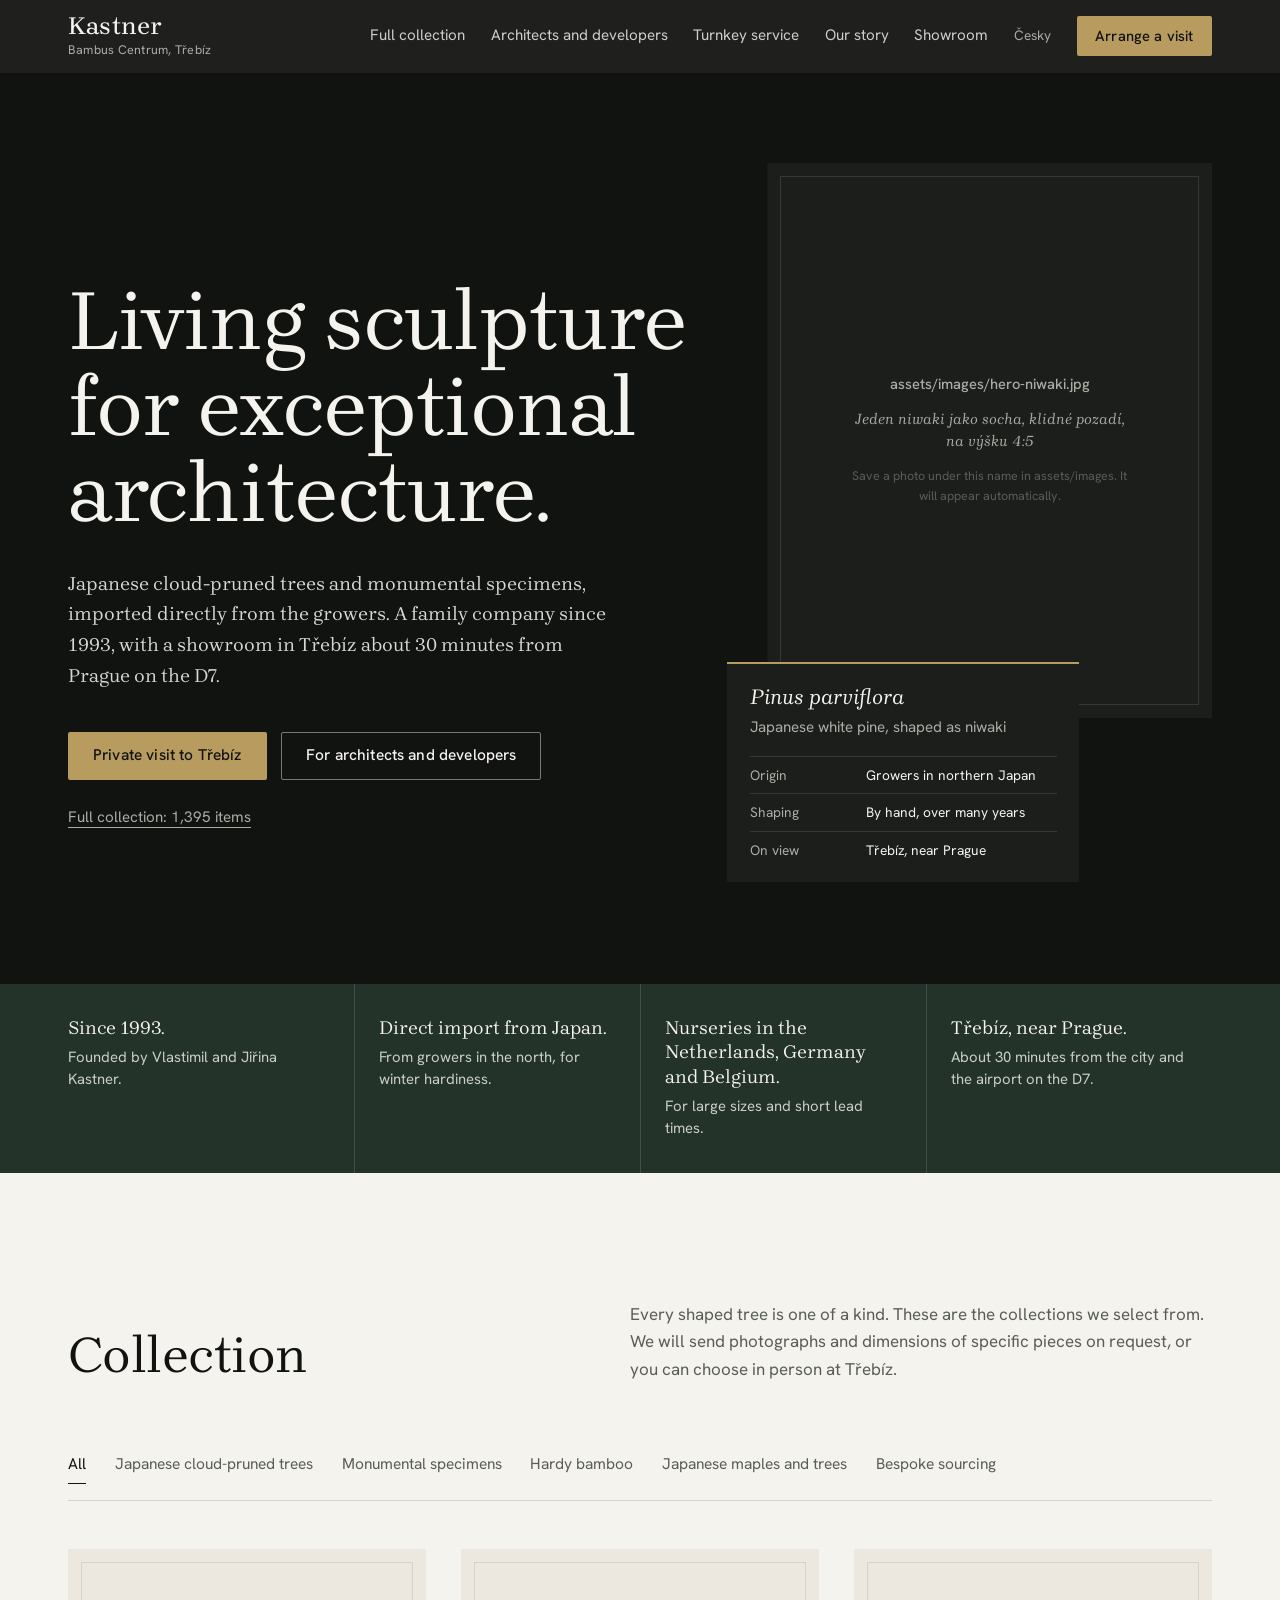
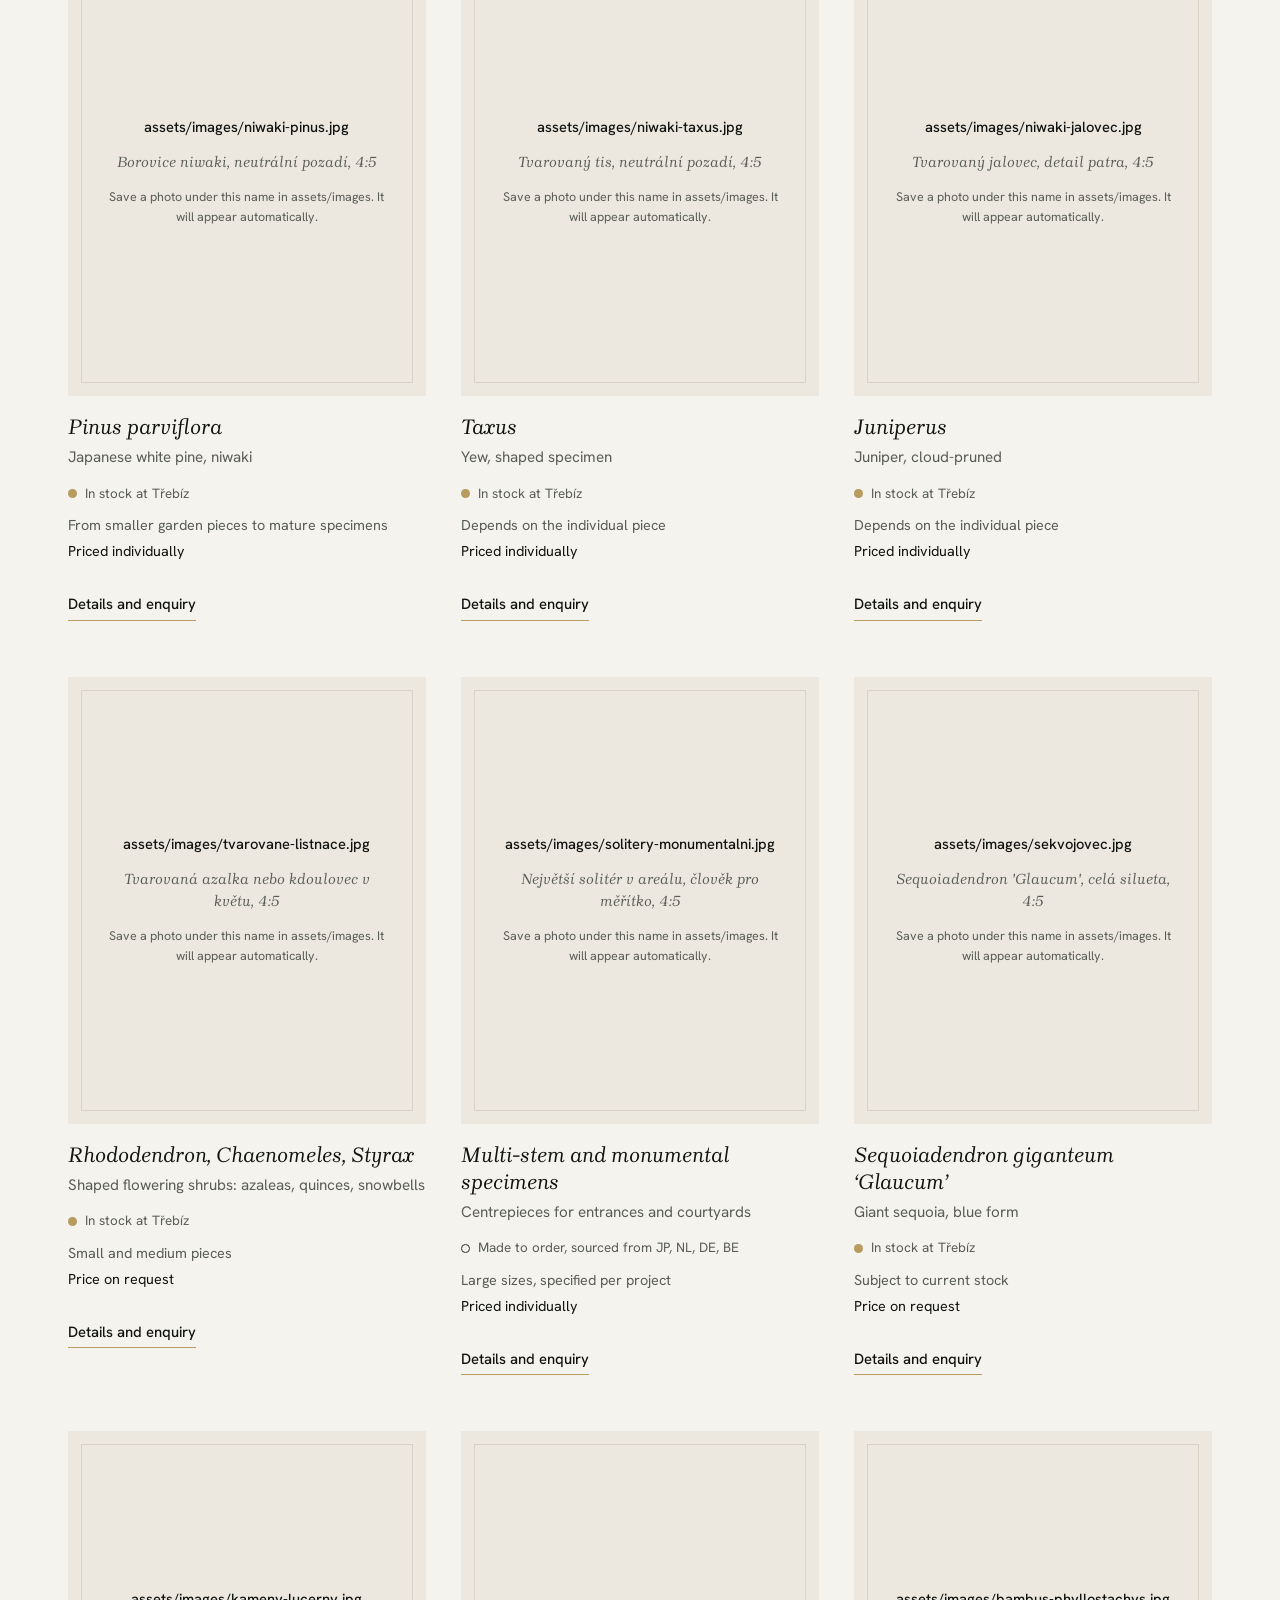
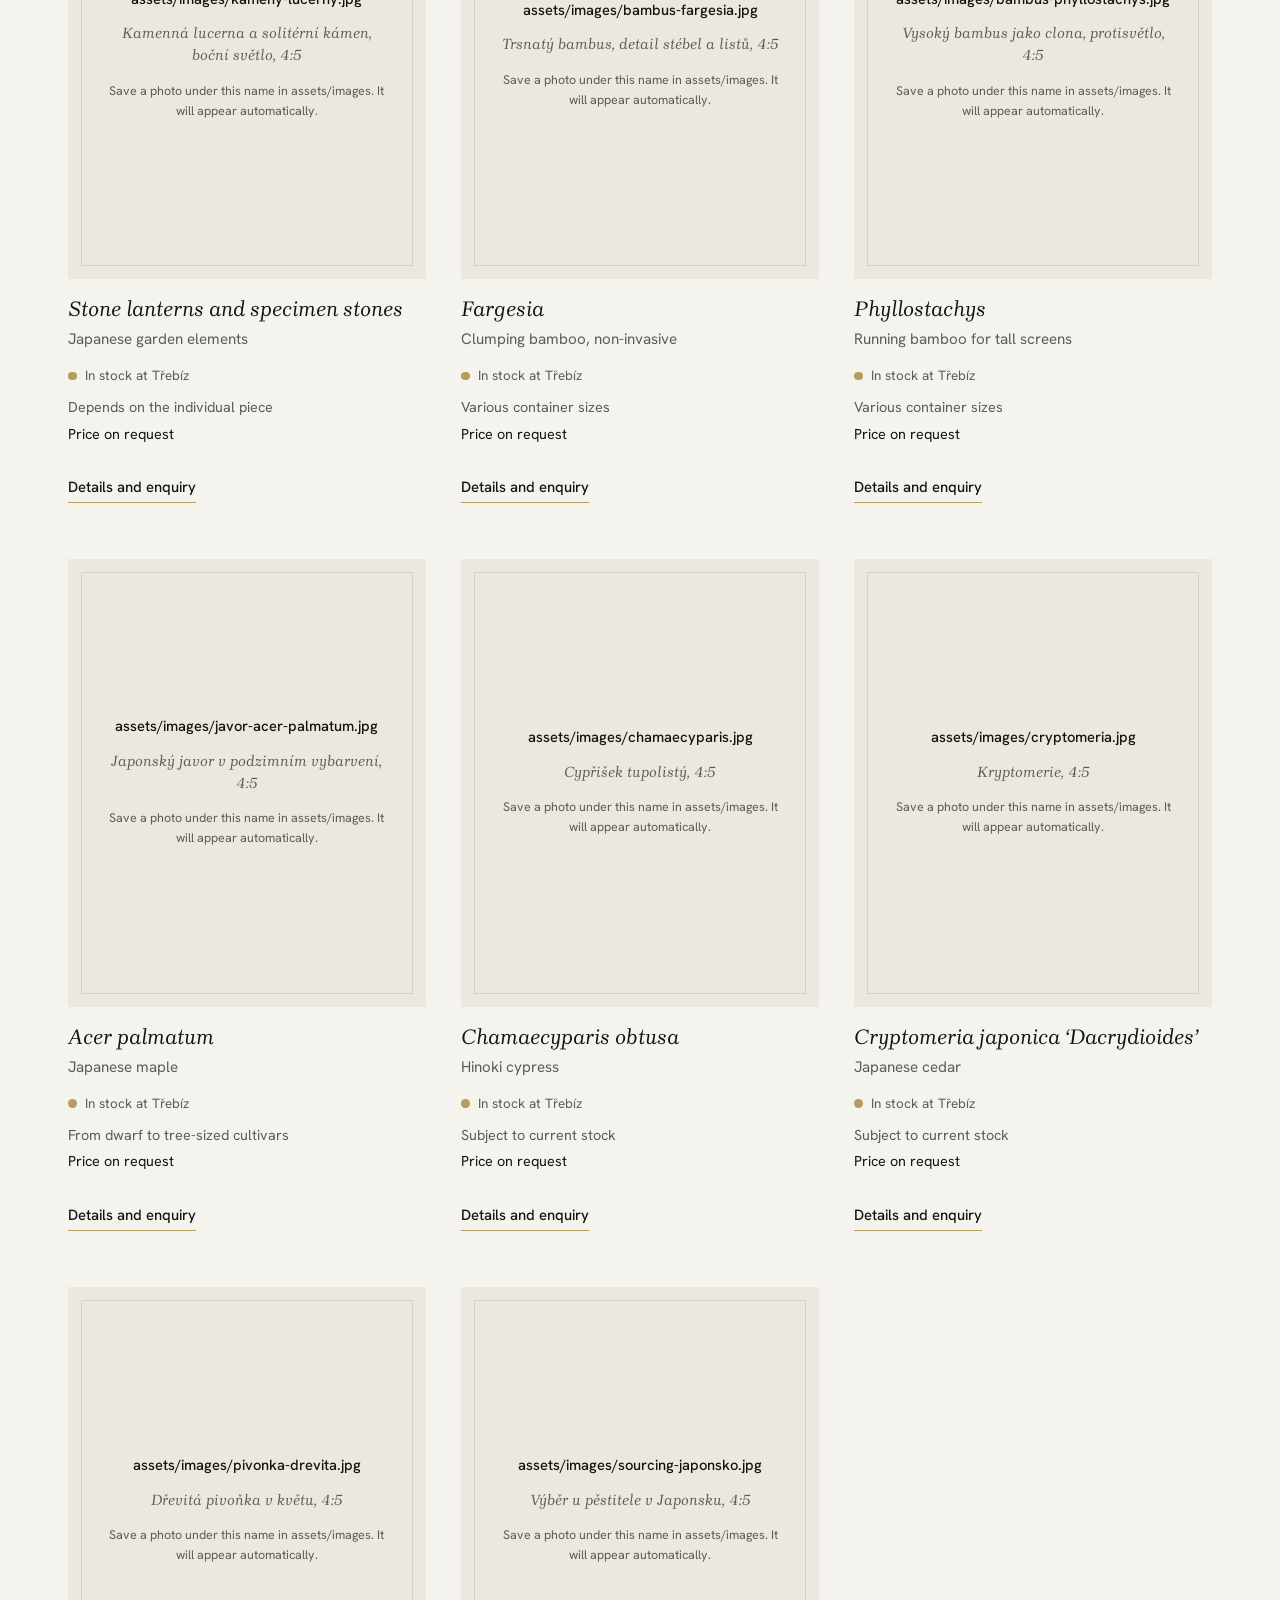
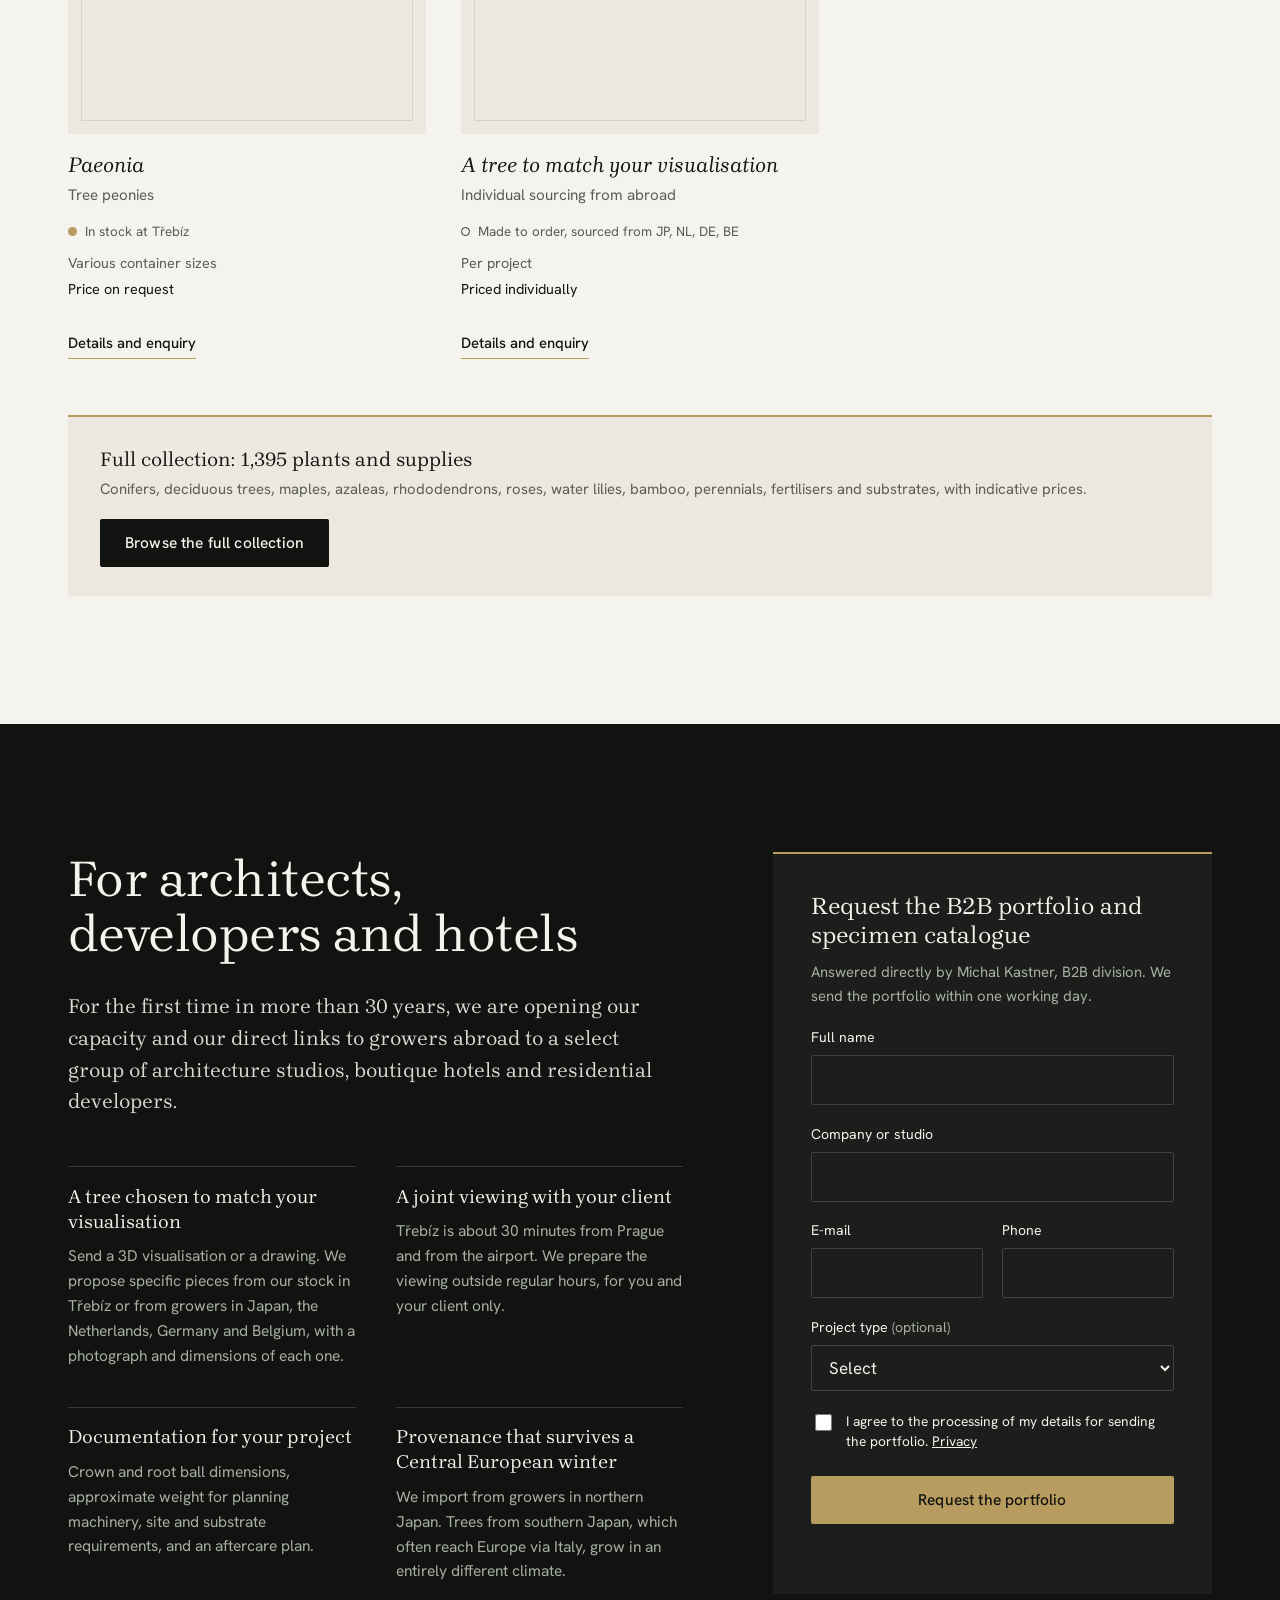
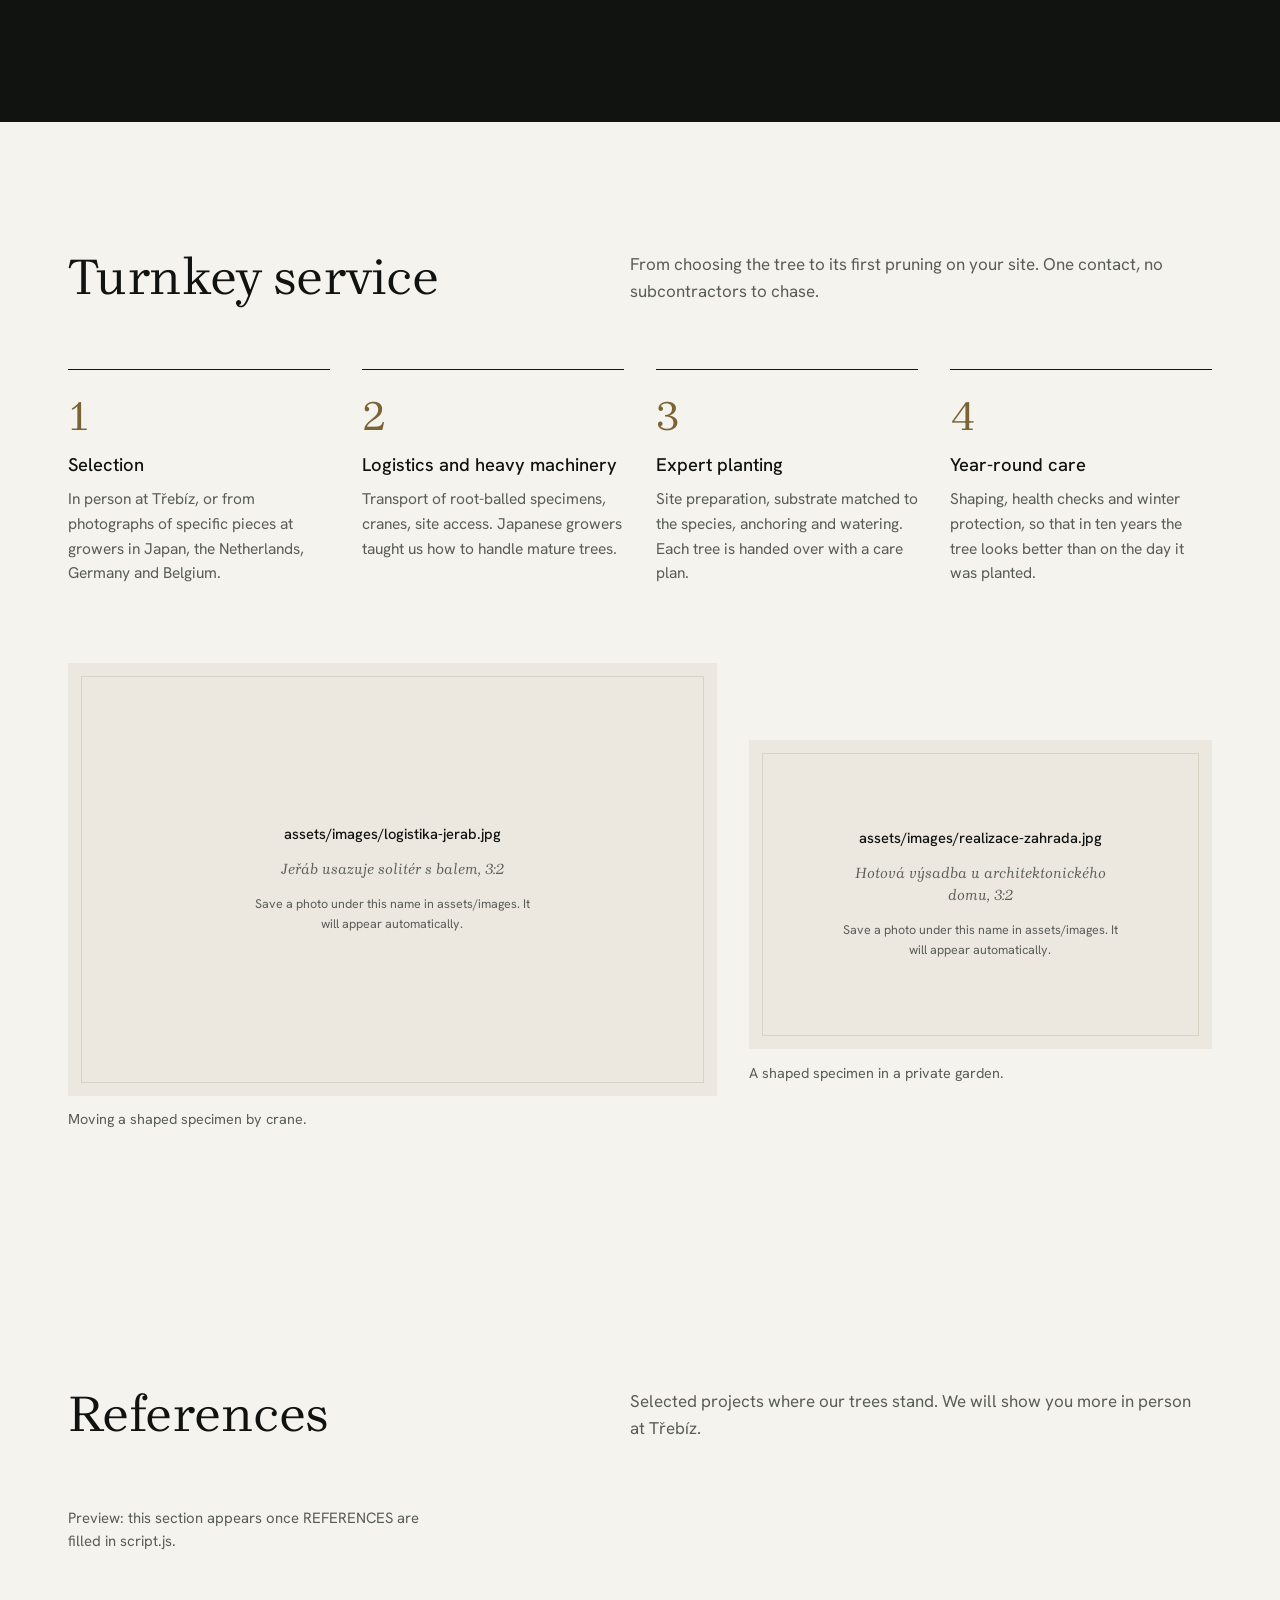
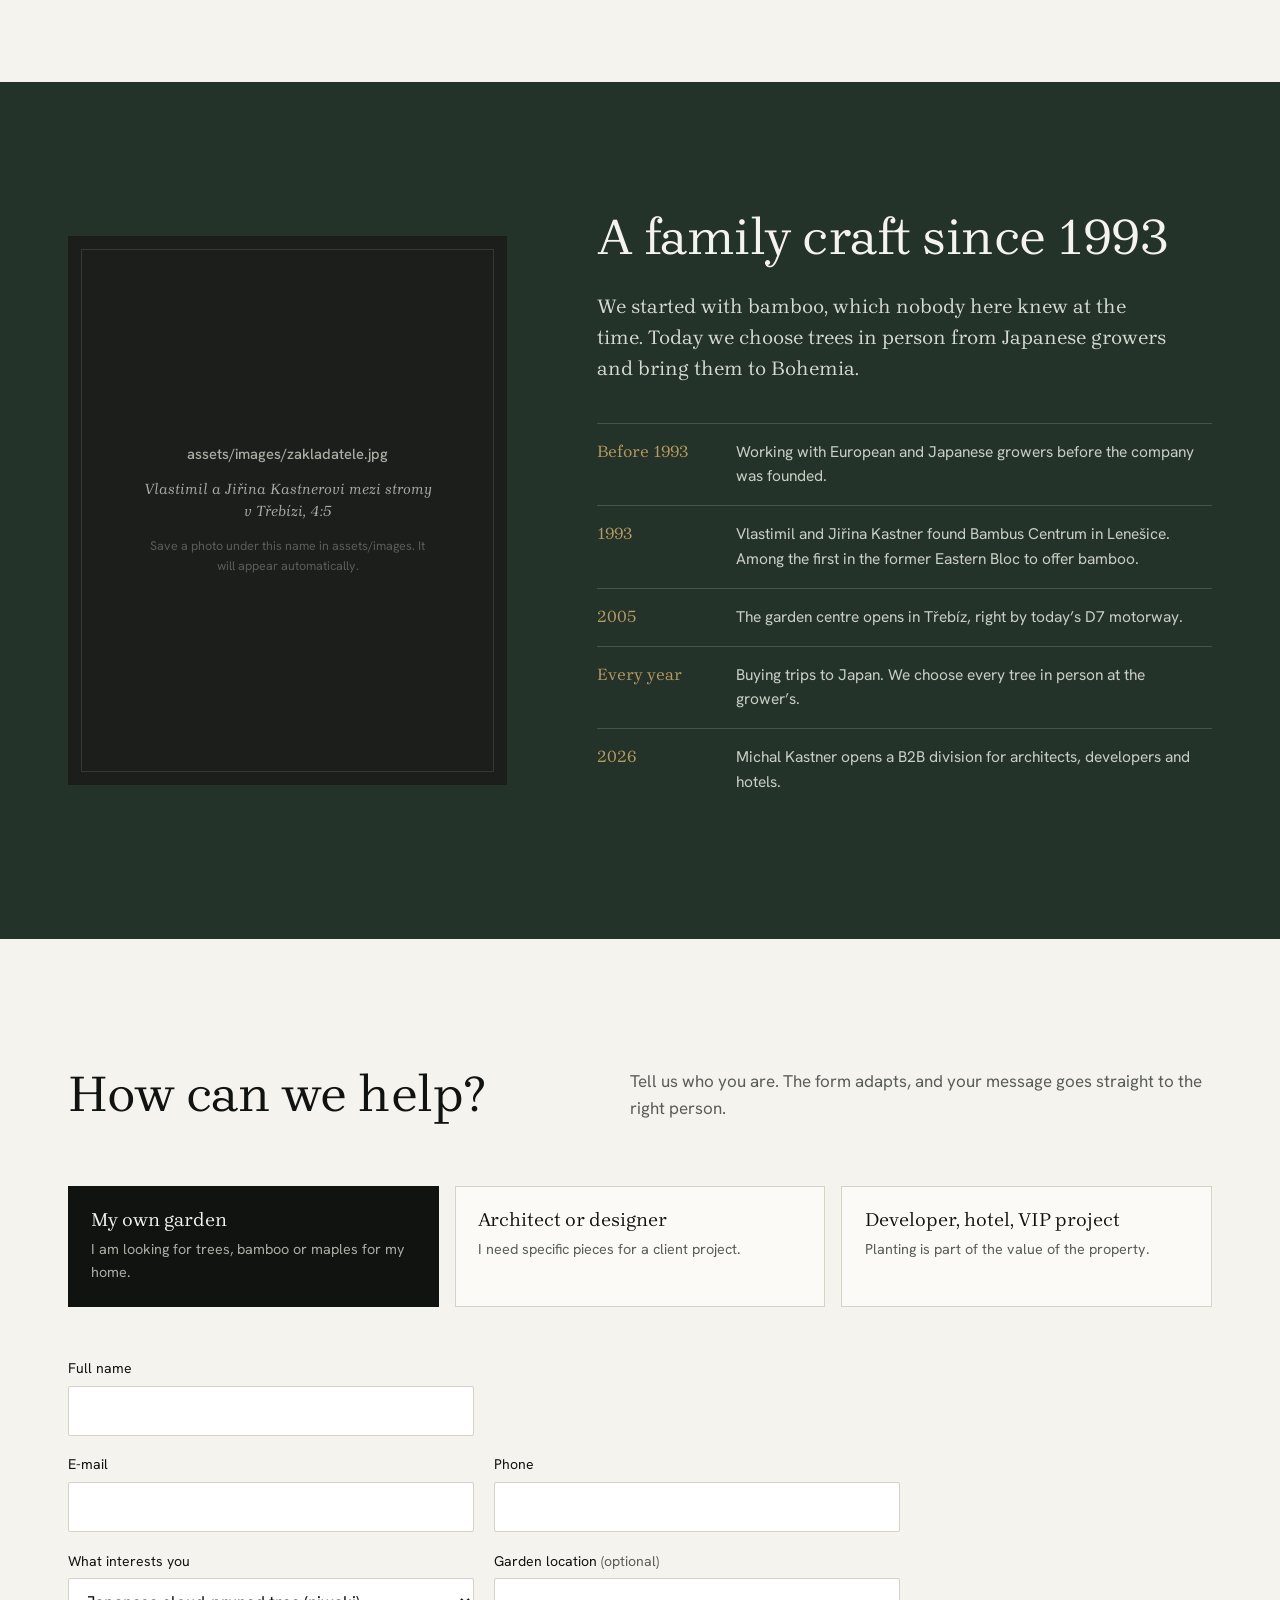
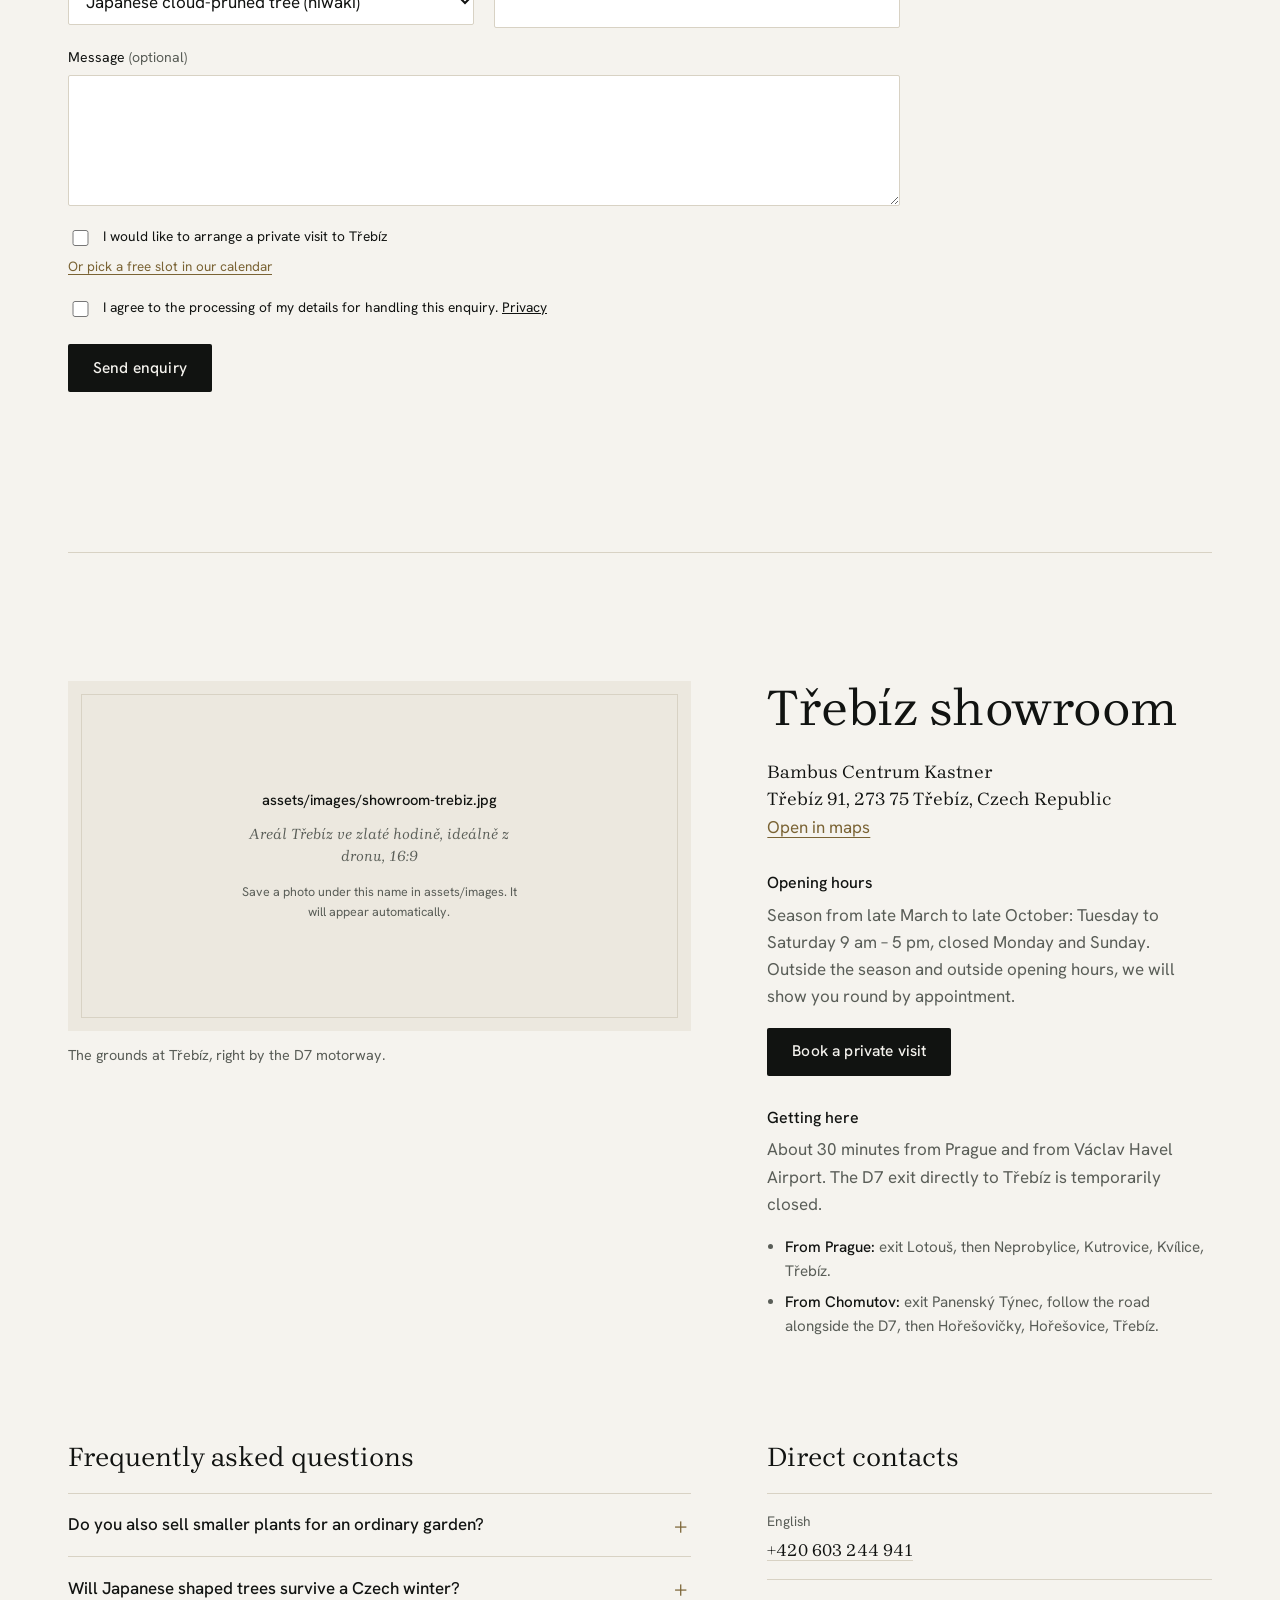
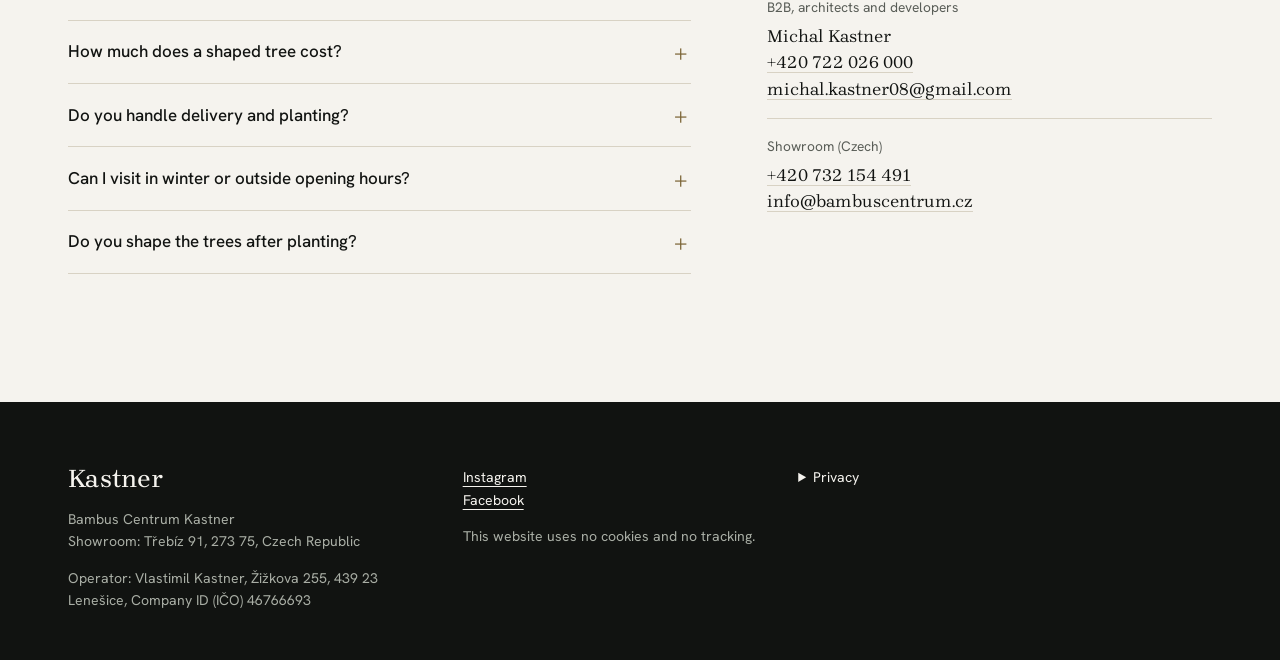
==== en/index.html @ 0127b184 "Nový web Bambus Centrum Kastner: CZ/EN, kompletní sortiment, B2B divize Co-Authored-By: Claude Opus " ====
<!DOCTYPE html>
<html lang="en" data-root="../">
<head>
  <meta charset="utf-8">
  <meta name="viewport" content="width=device-width, initial-scale=1">
  <title>Japanese cloud-pruned trees (niwaki) and specimen trees | Bambus Centrum Kastner, Prague</title>
  <meta name="description" content="Japanese niwaki, monumental specimen trees and hardy bamboo, imported directly from growers. Family company since 1993, showroom in Třebíz, about 30 minutes from Prague.">
  <link rel="canonical" href="https://www.bambuscentrum.cz/en/">
  <meta name="theme-color" content="#111311">

  <meta property="og:type" content="website">
  <meta property="og:locale" content="en_GB">
  <meta property="og:title" content="Living sculpture for exceptional architecture | Bambus Centrum Kastner">
  <meta property="og:description" content="Japanese cloud-pruned trees and specimen trees, imported directly. Showroom in Třebíz, about 30 minutes from Prague.">
  <meta property="og:url" content="https://www.bambuscentrum.cz/en/">
  <meta property="og:image" content="../assets/images/og-cover.jpg">

  <link rel="alternate" hreflang="cs" href="https://www.bambuscentrum.cz/">
  <link rel="alternate" hreflang="en" href="https://www.bambuscentrum.cz/en/">
  <link rel="icon" href="../favicon.svg" type="image/svg+xml">
  <link rel="stylesheet" href="../styles.css">

  <script type="application/ld+json">
  {
    "@context": "https://schema.org",
    "@type": "GardenStore",
    "name": "Bambus Centrum Kastner",
    "description": "Japanese cloud-pruned trees (niwaki), specimen trees, bamboo and Japanese plants, imported directly from growers.",
    "url": "https://www.bambuscentrum.cz/en/",
    "telephone": "+420603244941",
    "email": "info@bambuscentrum.cz",
    "foundingDate": "1993",
    "address": {"@type": "PostalAddress", "streetAddress": "Třebíz 91", "addressLocality": "Třebíz", "postalCode": "273 75", "addressCountry": "CZ"},
    "sameAs": ["https://www.instagram.com/bambuscentrumkastner/", "https://www.facebook.com/bambuscentrum"]
  }
  </script>
</head>
<body>
  <a class="skip" href="#content">Skip to content</a>

  <header class="site-head" data-head>
    <div class="wrap head-row">
      <a class="mark" href="#top" aria-label="Bambus Centrum Kastner, back to top">
        <span class="mark-name">Kastner</span>
        <span class="mark-sub">Bambus Centrum, Třebíz</span>
      </a>
      <button class="nav-toggle" type="button" aria-expanded="false" aria-controls="main-menu" data-nav-toggle>
        <span class="nav-toggle-bars" aria-hidden="true"></span>
        <span class="sr">Menu</span>
      </button>
      <nav id="main-menu" class="nav" aria-label="Main menu" data-nav>
        <a href="sortiment.html">Full collection</a>
        <a href="#b2b">Architects and developers</a>
        <a href="#realizace">Turnkey service</a>
        <a href="#pribeh">Our story</a>
        <a href="#showroom">Showroom</a>
        <a class="lang" href="../index.html" hreflang="cs" lang="cs">Česky</a>
        <a class="btn btn-small btn-bronze" href="#concierge" data-role-link="private">Arrange a visit</a>
      </nav>
    </div>
  </header>

  <main id="content">

    <!-- HERO -->
    <section class="hero" id="top" aria-labelledby="hero-title">
      <div class="wrap hero-grid">
        <div class="hero-copy">
          <h1 id="hero-title" class="hero-title">Living sculpture for exceptional architecture.</h1>
          <p class="hero-lede">Japanese cloud-pruned trees and monumental specimens, imported directly from the growers. A family company since 1993, with a showroom in Třebíz about 30 minutes from Prague on the D7.</p>
          <div class="hero-cta">
            <a class="btn btn-bronze" href="#concierge" data-role-link="private">Private visit to Třebíz</a>
            <a class="btn btn-ghost" href="#b2b">For architects and developers</a>
          </div>
          <a class="hero-browse" href="sortiment.html">Full collection: 1,395 items</a>
        </div>

        <figure class="exhibit hero-exhibit">
          <div class="photo ratio-4x5" data-img="hero" data-alt="Japanese white pine shaped as niwaki"></div>
          <figcaption class="plaque plaque-dark">
            <p class="plaque-latin">Pinus parviflora</p>
            <p class="plaque-cz">Japanese white pine, shaped as niwaki</p>
            <dl class="plaque-meta">
              <div><dt>Origin</dt><dd>Growers in northern Japan</dd></div>
              <div><dt>Shaping</dt><dd>By hand, over many years</dd></div>
              <div><dt>On view</dt><dd>Třebíz, near Prague</dd></div>
            </dl>
          </figcaption>
        </figure>
      </div>
    </section>

    <!-- FACTS -->
    <section class="facts" aria-label="Why Bambus Centrum Kastner">
      <ul class="wrap facts-list">
        <li><strong>Since 1993.</strong> Founded by Vlastimil and Jiřina Kastner.</li>
        <li><strong>Direct import from Japan.</strong> From growers in the north, for winter hardiness.</li>
        <li><strong>Nurseries in the Netherlands, Germany and Belgium.</strong> For large sizes and short lead times.</li>
        <li><strong>Třebíz, near Prague.</strong> About 30 minutes from the city and the airport on the D7.</li>
      </ul>
    </section>

    <!-- COLLECTION -->
    <section class="section section-light" id="sortiment" aria-labelledby="sortiment-title">
      <div class="wrap">
        <div class="section-head">
          <h2 id="sortiment-title">Collection</h2>
          <p>Every shaped tree is one of a kind. These are the collections we select from. We will send photographs and dimensions of specific pieces on request, or you can choose in person at Třebíz.</p>
        </div>

        <div class="filters" role="group" aria-label="Filter the collection" data-filters>
          <button type="button" aria-pressed="true" data-filter="vse">All</button>
          <button type="button" aria-pressed="false" data-filter="niwaki">Japanese cloud-pruned trees</button>
          <button type="button" aria-pressed="false" data-filter="solitery">Monumental specimens</button>
          <button type="button" aria-pressed="false" data-filter="bambusy">Hardy bamboo</button>
          <button type="button" aria-pressed="false" data-filter="drevinny">Japanese maples and trees</button>
          <button type="button" aria-pressed="false" data-filter="sourcing">Bespoke sourcing</button>
        </div>

        <ul class="catalog" data-catalog aria-live="polite"></ul>
        <noscript><p class="note">Please enable JavaScript to view the collection, or call us on +420 603 244 941.</p></noscript>

        <div class="full-cta">
          <p>Full collection: 1,395 plants and supplies<span>Conifers, deciduous trees, maples, azaleas, rhododendrons, roses, water lilies, bamboo, perennials, fertilisers and substrates, with indicative prices.</span></p>
          <a class="btn btn-dark" href="sortiment.html">Browse the full collection</a>
        </div>
      </div>
    </section>

    <!-- B2B -->
    <section class="section section-dark b2b" id="b2b" aria-labelledby="b2b-title">
      <div class="wrap b2b-grid">
        <div class="b2b-copy">
          <h2 id="b2b-title">For architects, developers and hotels</h2>
          <p class="b2b-lede">For the first time in more than 30 years, we are opening our capacity and our direct links to growers abroad to a select group of architecture studios, boutique hotels and residential developers.</p>

          <dl class="values">
            <div>
              <dt>A tree chosen to match your visualisation</dt>
              <dd>Send a 3D visualisation or a drawing. We propose specific pieces from our stock in Třebíz or from growers in Japan, the Netherlands, Germany and Belgium, with a photograph and dimensions of each one.</dd>
            </div>
            <div>
              <dt>A joint viewing with your client</dt>
              <dd>Třebíz is about 30 minutes from Prague and from the airport. We prepare the viewing outside regular hours, for you and your client only.</dd>
            </div>
            <div>
              <dt>Documentation for your project</dt>
              <dd>Crown and root ball dimensions, approximate weight for planning machinery, site and substrate requirements, and an aftercare plan.</dd>
            </div>
            <div>
              <dt>Provenance that survives a Central European winter</dt>
              <dd>We import from growers in northern Japan. Trees from southern Japan, which often reach Europe via Italy, grow in an entirely different climate.</dd>
            </div>
          </dl>
        </div>

        <form class="lead-form" id="portfolio" data-form="portfolio" novalidate>
          <h3>Request the B2B portfolio and specimen catalogue</h3>
          <p class="form-intro">Answered directly by Michal Kastner, B2B division. We send the portfolio within one working day.</p>
          <div class="field">
            <label for="pf-jmeno">Full name</label>
            <input id="pf-jmeno" name="jmeno" type="text" autocomplete="name" required>
          </div>
          <div class="field">
            <label for="pf-firma">Company or studio</label>
            <input id="pf-firma" name="firma" type="text" autocomplete="organization" required>
          </div>
          <div class="field-row">
            <div class="field">
              <label for="pf-email">E-mail</label>
              <input id="pf-email" name="email" type="email" autocomplete="email" required>
            </div>
            <div class="field">
              <label for="pf-tel">Phone</label>
              <input id="pf-tel" name="telefon" type="tel" autocomplete="tel" required>
            </div>
          </div>
          <div class="field">
            <label for="pf-typ">Project type <span class="opt">(optional)</span></label>
            <select id="pf-typ" name="typ_projektu">
              <option value="">Select</option>
              <option>Private residence</option>
              <option>Boutique hotel or wellness</option>
              <option>Residential development</option>
              <option>Commercial building</option>
              <option>Other</option>
            </select>
          </div>
          <label class="consent">
            <input type="checkbox" name="souhlas" required>
            <span>I agree to the processing of my details for sending the portfolio. <a href="#gdpr">Privacy</a></span>
          </label>
          <button class="btn btn-bronze btn-block" type="submit">Request the portfolio</button>
          <p class="form-status" role="status" data-status></p>
        </form>
      </div>
    </section>

    <!-- TURNKEY -->
    <section class="section section-light" id="realizace" aria-labelledby="realizace-title">
      <div class="wrap">
        <div class="section-head">
          <h2 id="realizace-title">Turnkey service</h2>
          <p>From choosing the tree to its first pruning on your site. One contact, no subcontractors to chase.</p>
        </div>

        <ol class="process">
          <li>
            <span class="process-no" aria-hidden="true">1</span>
            <h3>Selection</h3>
            <p>In person at Třebíz, or from photographs of specific pieces at growers in Japan, the Netherlands, Germany and Belgium.</p>
          </li>
          <li>
            <span class="process-no" aria-hidden="true">2</span>
            <h3>Logistics and heavy machinery</h3>
            <p>Transport of root-balled specimens, cranes, site access. Japanese growers taught us how to handle mature trees.</p>
          </li>
          <li>
            <span class="process-no" aria-hidden="true">3</span>
            <h3>Expert planting</h3>
            <p>Site preparation, substrate matched to the species, anchoring and watering. Each tree is handed over with a care plan.</p>
          </li>
          <li>
            <span class="process-no" aria-hidden="true">4</span>
            <h3>Year-round care</h3>
            <p>Shaping, health checks and winter protection, so that in ten years the tree looks better than on the day it was planted.</p>
          </li>
        </ol>

        <div class="process-photos">
          <figure class="exhibit">
            <div class="photo ratio-3x2" data-img="logistika" data-alt="A shaped specimen tree lifted by crane"></div>
            <figcaption class="caption">Moving a shaped specimen by crane.</figcaption>
          </figure>
          <figure class="exhibit">
            <div class="photo ratio-3x2" data-img="realizace" data-alt="A shaped specimen tree in a private garden"></div>
            <figcaption class="caption">A shaped specimen in a private garden.</figcaption>
          </figure>
        </div>
      </div>
    </section>

    <!-- REFERENCES -->
    <section class="section section-light references" id="reference" aria-labelledby="reference-title" data-references hidden>
      <div class="wrap">
        <div class="section-head">
          <h2 id="reference-title">References</h2>
          <p>Selected projects where our trees stand. We will show you more in person at Třebíz.</p>
        </div>
        <ul class="ref-list" data-ref-list></ul>
      </div>
    </section>

    <!-- STORY -->
    <section class="section section-moss" id="pribeh" aria-labelledby="pribeh-title">
      <div class="wrap story-grid">
        <figure class="exhibit story-photo">
          <div class="photo ratio-4x5" data-img="zakladatele" data-alt="Vlastimil and Jiřina Kastner"></div>
        </figure>
        <div class="story-copy">
          <h2 id="pribeh-title">A family craft since 1993</h2>
          <p class="story-lede">We started with bamboo, which nobody here knew at the time. Today we choose trees in person from Japanese growers and bring them to Bohemia.</p>
          <ol class="timeline">
            <li><span class="tl-year">Before 1993</span><span>Working with European and Japanese growers before the company was founded.</span></li>
            <li><span class="tl-year">1993</span><span>Vlastimil and Jiřina Kastner found Bambus Centrum in Lenešice. Among the first in the former Eastern Bloc to offer bamboo.</span></li>
            <li><span class="tl-year">2005</span><span>The garden centre opens in Třebíz, right by today’s D7 motorway.</span></li>
            <li><span class="tl-year">Every year</span><span>Buying trips to Japan. We choose every tree in person at the grower’s.</span></li>
            <li><span class="tl-year">2026</span><span>Michal Kastner opens a B2B division for architects, developers and hotels.</span></li>
          </ol>
        </div>
      </div>
    </section>

    <!-- CONCIERGE -->
    <section class="section section-light" id="concierge" aria-labelledby="concierge-title">
      <div class="wrap concierge">
        <div class="section-head">
          <h2 id="concierge-title">How can we help?</h2>
          <p>Tell us who you are. The form adapts, and your message goes straight to the right person.</p>
        </div>

        <form class="concierge-form" data-form="concierge" novalidate>
          <fieldset class="roles">
            <legend class="sr">Who you are</legend>
            <label class="role">
              <input type="radio" name="role" value="private" checked>
              <span class="role-title">My own garden</span>
              <span class="role-desc">I am looking for trees, bamboo or maples for my home.</span>
            </label>
            <label class="role">
              <input type="radio" name="role" value="architect">
              <span class="role-title">Architect or designer</span>
              <span class="role-desc">I need specific pieces for a client project.</span>
            </label>
            <label class="role">
              <input type="radio" name="role" value="developer">
              <span class="role-title">Developer, hotel, VIP project</span>
              <span class="role-desc">Planting is part of the value of the property.</span>
            </label>
          </fieldset>

          <div class="concierge-fields">
            <div class="field-row">
              <div class="field">
                <label for="c-jmeno">Full name</label>
                <input id="c-jmeno" name="jmeno" type="text" autocomplete="name" required>
              </div>
              <div class="field" data-for="architect developer" hidden>
                <label for="c-firma">Company or studio</label>
                <input id="c-firma" name="firma" type="text" autocomplete="organization">
              </div>
            </div>
            <div class="field-row">
              <div class="field">
                <label for="c-email">E-mail</label>
                <input id="c-email" name="email" type="email" autocomplete="email" required>
              </div>
              <div class="field">
                <label for="c-tel">Phone</label>
                <input id="c-tel" name="telefon" type="tel" autocomplete="tel" required>
              </div>
            </div>

            <div class="field-row" data-for="private">
              <div class="field">
                <label for="c-zajem">What interests you</label>
                <select id="c-zajem" name="zajem">
                  <option>Japanese cloud-pruned tree (niwaki)</option>
                  <option>Bamboo</option>
                  <option>Japanese maples and trees</option>
                  <option>Large specimen tree</option>
                  <option>Not sure yet</option>
                </select>
              </div>
              <div class="field">
                <label for="c-obec">Garden location <span class="opt">(optional)</span></label>
                <input id="c-obec" name="lokalita_zahrady" type="text" autocomplete="address-level2">
              </div>
            </div>

            <div class="field-row" data-for="architect" hidden>
              <div class="field">
                <label for="c-projekt">Project stage</label>
                <select id="c-projekt" name="faze_projektu">
                  <option>Concept</option>
                  <option>Planning permission</option>
                  <option>Construction documents</option>
                  <option>On site</option>
                </select>
              </div>
              <div class="field">
                <label for="c-termin-a">Planned planting</label>
                <input id="c-termin-a" name="termin_vysadby" type="text" placeholder="e.g. spring 2027">
              </div>
            </div>

            <div class="field-row" data-for="developer" hidden>
              <div class="field">
                <label for="c-typ">Project type</label>
                <select id="c-typ" name="typ_projektu">
                  <option>Boutique hotel</option>
                  <option>Wellness and spa</option>
                  <option>Residential development</option>
                  <option>Private residence</option>
                  <option>Commercial building</option>
                </select>
              </div>
              <div class="field">
                <label for="c-rozpocet">Planting budget</label>
                <select id="c-rozpocet" name="rozpocet">
                  <option>Not set yet</option>
                  <option>Up to CZK 200,000</option>
                  <option>CZK 200,000 – 500,000</option>
                  <option>CZK 500,000 – 1,000,000</option>
                  <option>Over CZK 1,000,000</option>
                </select>
              </div>
            </div>
            <div class="field" data-for="developer" hidden>
              <label for="c-lokalita">Project location</label>
              <input id="c-lokalita" name="lokalita_projektu" type="text" placeholder="e.g. Prague 6">
            </div>

            <div class="field">
              <label for="c-zprava">Message <span class="opt">(optional)</span></label>
              <textarea id="c-zprava" name="zprava" rows="4" data-message></textarea>
              <p class="hint" data-for="architect developer" hidden>Send your visualisation or drawing in reply to our e-mail.</p>
            </div>

            <div class="visit">
              <label class="consent">
                <input type="checkbox" name="prohlidka" value="yes" data-visit-toggle>
                <span>I would like to arrange a private visit to Třebíz</span>
              </label>
              <div class="field" data-visit-date hidden>
                <label for="c-datum">Preferred date</label>
                <input id="c-datum" name="termin_prohlidky" type="date">
              </div>
              <p class="hint"><a class="link" data-booking hidden>Or pick a free slot in our calendar</a></p>
            </div>

            <label class="consent">
              <input type="checkbox" name="souhlas" required>
              <span>I agree to the processing of my details for handling this enquiry. <a href="#gdpr">Privacy</a></span>
            </label>

            <button class="btn btn-dark" type="submit" data-submit>Send enquiry</button>
            <p class="form-status" role="status" data-status></p>
          </div>
        </form>
      </div>
    </section>

    <!-- SHOWROOM -->
    <section class="section section-light showroom" id="showroom" aria-labelledby="showroom-title">
      <div class="wrap">
        <div class="showroom-grid">
          <figure class="exhibit">
            <div class="photo ratio-16x9" data-img="showroom" data-alt="The Třebíz garden centre"></div>
            <figcaption class="caption">The grounds at Třebíz, right by the D7 motorway.</figcaption>
          </figure>

          <div class="showroom-info">
            <h2 id="showroom-title">Třebíz showroom</h2>
            <address>
              Bambus Centrum Kastner<br>
              Třebíz 91, 273 75 Třebíz, Czech Republic
            </address>
            <p><a class="link" href="https://www.google.com/maps/search/?api=1&amp;query=Bambus+Centrum+Kastner+Třebíz+91" target="_blank" rel="noopener">Open in maps</a></p>

            <h3>Opening hours</h3>
            <p>Season from late March to late October: Tuesday to Saturday 9 am – 5 pm, closed Monday and Sunday. Outside the season and outside opening hours, we will show you round by appointment.</p>
            <p><a class="btn btn-dark" data-booking hidden>Book a private visit</a></p>

            <h3>Getting here</h3>
            <p>About 30 minutes from Prague and from Václav Havel Airport. The D7 exit directly to Třebíz is temporarily closed.</p>
            <ul class="route">
              <li><strong>From Prague:</strong> exit Lotouš, then Neprobylice, Kutrovice, Kvílice, Třebíz.</li>
              <li><strong>From Chomutov:</strong> exit Panenský Týnec, follow the road alongside the D7, then Hořešovičky, Hořešovice, Třebíz.</li>
            </ul>
          </div>
        </div>

        <div class="faq-contacts">
          <div class="faq">
            <h3>Frequently asked questions</h3>
            <details>
              <summary>Do you also sell smaller plants for an ordinary garden?</summary>
              <p>Yes. The showroom stocks bamboo, Japanese maples, rhododendrons, azaleas, magnolias, perennials, substrates and fertilisers. Shaped trees range from smaller pieces for a home garden to large specimens.</p>
            </details>
            <details>
              <summary>Will Japanese shaped trees survive a Czech winter?</summary>
              <p>We import from growers in northern Japan, where winters are comparable to ours. With every tree we hand over a care plan, including winter protection for the first years.</p>
            </details>
            <details>
              <summary>How much does a shaped tree cost?</summary>
              <p>The price depends on the species, age, size and complexity of the shape. It ranges from smaller garden pieces to specimens costing hundreds of thousands of crowns. We will send you a specific offer with a photograph of the piece.</p>
            </details>
            <details>
              <summary>Do you handle delivery and planting?</summary>
              <p>Yes, including cranes and heavy machinery. See <a href="#realizace">Turnkey service</a>.</p>
            </details>
            <details>
              <summary>Can I visit in winter or outside opening hours?</summary>
              <p>Yes, by appointment. Call us or fill in the <a href="#concierge" data-role-link="private">form</a> and tick private visit.</p>
            </details>
            <details>
              <summary>Do you shape the trees after planting?</summary>
              <p>Yes. We offer regular shaping and health checks, as a one-off or as a year-round service.</p>
            </details>
          </div>

          <div class="contacts">
            <h3>Direct contacts</h3>
            <dl>
              <div>
                <dt>English</dt>
                <dd><a href="tel:+420603244941">+420 603 244 941</a></dd>
              </div>
              <div>
                <dt>B2B, architects and developers</dt>
                <dd>Michal Kastner<br><a href="tel:+420722026000">+420 722 026 000</a><br><a href="mailto:michal.kastner08@gmail.com">michal.kastner08@gmail.com</a></dd>
              </div>
              <div>
                <dt>Showroom (Czech)</dt>
                <dd><a href="tel:+420732154491">+420 732 154 491</a><br><a href="mailto:info@bambuscentrum.cz">info@bambuscentrum.cz</a></dd>
              </div>
            </dl>
          </div>
        </div>
      </div>
    </section>
  </main>

  <footer class="site-foot">
    <div class="wrap foot-grid">
      <div>
        <p class="mark-name foot-mark">Kastner</p>
        <p>Bambus Centrum Kastner<br>Showroom: Třebíz 91, 273 75, Czech Republic</p>
        <p>Operator: Vlastimil Kastner, Žižkova 255, 439 23 Lenešice, Company ID (IČO) 46766693</p>
      </div>
      <div>
        <p><a href="https://www.instagram.com/bambuscentrumkastner/" rel="noopener" target="_blank">Instagram</a><br>
           <a href="https://www.facebook.com/bambuscentrum" rel="noopener" target="_blank">Facebook</a></p>
        <p>This website uses no cookies and no tracking.</p>
      </div>
      <details class="gdpr" id="gdpr">
        <summary>Privacy</summary>
        <p>The data controller is Vlastimil Kastner, Company ID 46766693, Žižkova 255, 439 23 Lenešice, Czech Republic. We process details from the forms (name, company, e-mail, phone, message) only to handle your enquiry and send the portfolio, on the basis of your consent and pre-contractual steps. We keep them for the duration of our discussions and for no more than 3 years after the last contact. You have the right to access, rectification, erasure, restriction of processing, withdrawal of consent and to lodge a complaint with the Czech Office for Personal Data Protection. Contact: info@bambuscentrum.cz.</p>
      </details>
    </div>
  </footer>

  <div class="mobile-bar" aria-label="Quick contact">
    <a href="tel:+420603244941">Call</a>
    <a href="#concierge" data-role-link="private">Visit</a>
    <a href="#portfolio">B2B portfolio</a>
  </div>

  <dialog class="modal" data-modal aria-labelledby="modal-title">
    <div class="modal-inner">
      <button class="modal-close" type="button" data-modal-close aria-label="Close details">Close</button>
      <div class="modal-photo"><div class="photo ratio-4x5" data-modal-photo></div></div>
      <div class="modal-body">
        <div class="plaque">
          <p class="plaque-latin" id="modal-title" data-m="latin"></p>
          <p class="plaque-cz" data-m="cz"></p>
          <dl class="plaque-meta">
            <div><dt>Availability</dt><dd data-m="status"></dd></div>
            <div><dt>Size</dt><dd data-m="size"></dd></div>
            <div><dt>Origin</dt><dd data-m="origin"></dd></div>
            <div><dt>Price</dt><dd data-m="price"></dd></div>
          </dl>
          <dl class="plaque-meta plaque-extra" data-m-extra></dl>
        </div>
        <p class="modal-desc" data-m="desc"></p>
        <div class="modal-cta">
          <button class="btn btn-dark" type="button" data-modal-inquire>Enquire about this tree</button>
          <a class="btn btn-line" href="tel:+420603244941">Call</a>
        </div>
      </div>
    </div>
  </dialog>

  <script src="../script.js" defer></script>
</body>
</html>
---- styles.css ----
/* =========================================================
   Bambus Centrum Kastner — styles.css
   Paleta: alabastr / obsidián / mech / bronz
   Písma: Brygada 1918 (titulky, štítky) + Hanken Grotesk (text, UI)
   ========================================================= */

/* ---------- Fonty (lokálně, bez Google Fonts = bez přenosu dat do USA) ---------- */
@font-face { font-family: "Brygada 1918"; font-style: normal; font-weight: 400; font-display: swap;
  src: url("assets/fonts/brygada-1918-latin-ext-400-normal.woff2") format("woff2");
  unicode-range: U+0100-02AF, U+0304, U+0308, U+0329, U+1E00-1E9F, U+1EF2-1EFF, U+2020, U+20A0-20AB, U+20AD-20C0, U+2113, U+2C60-2C7F, U+A720-A7FF; }
@font-face { font-family: "Brygada 1918"; font-style: normal; font-weight: 400; font-display: swap;
  src: url("assets/fonts/brygada-1918-latin-400-normal.woff2") format("woff2");
  unicode-range: U+0000-00FF, U+0131, U+0152-0153, U+02BB-02BC, U+02C6, U+02DA, U+02DC, U+2000-206F, U+2074, U+20AC, U+2122, U+2191, U+2193, U+2212, U+2215, U+FEFF, U+FFFD; }
@font-face { font-family: "Brygada 1918"; font-style: normal; font-weight: 500; font-display: swap;
  src: url("assets/fonts/brygada-1918-latin-ext-500-normal.woff2") format("woff2");
  unicode-range: U+0100-02AF, U+0304, U+0308, U+0329, U+1E00-1E9F, U+1EF2-1EFF, U+2020, U+20A0-20AB, U+20AD-20C0, U+2113, U+2C60-2C7F, U+A720-A7FF; }
@font-face { font-family: "Brygada 1918"; font-style: normal; font-weight: 500; font-display: swap;
  src: url("assets/fonts/brygada-1918-latin-500-normal.woff2") format("woff2");
  unicode-range: U+0000-00FF, U+0131, U+0152-0153, U+02BB-02BC, U+02C6, U+02DA, U+02DC, U+2000-206F, U+2074, U+20AC, U+2122, U+2191, U+2193, U+2212, U+2215, U+FEFF, U+FFFD; }
@font-face { font-family: "Brygada 1918"; font-style: italic; font-weight: 400; font-display: swap;
  src: url("assets/fonts/brygada-1918-latin-ext-400-italic.woff2") format("woff2");
  unicode-range: U+0100-02AF, U+0304, U+0308, U+0329, U+1E00-1E9F, U+1EF2-1EFF, U+2020, U+20A0-20AB, U+20AD-20C0, U+2113, U+2C60-2C7F, U+A720-A7FF; }
@font-face { font-family: "Brygada 1918"; font-style: italic; font-weight: 400; font-display: swap;
  src: url("assets/fonts/brygada-1918-latin-400-italic.woff2") format("woff2");
  unicode-range: U+0000-00FF, U+0131, U+0152-0153, U+02BB-02BC, U+02C6, U+02DA, U+02DC, U+2000-206F, U+2074, U+20AC, U+2122, U+2191, U+2193, U+2212, U+2215, U+FEFF, U+FFFD; }
@font-face { font-family: "Brygada 1918"; font-style: italic; font-weight: 500; font-display: swap;
  src: url("assets/fonts/brygada-1918-latin-ext-500-italic.woff2") format("woff2");
  unicode-range: U+0100-02AF, U+0304, U+0308, U+0329, U+1E00-1E9F, U+1EF2-1EFF, U+2020, U+20A0-20AB, U+20AD-20C0, U+2113, U+2C60-2C7F, U+A720-A7FF; }
@font-face { font-family: "Brygada 1918"; font-style: italic; font-weight: 500; font-display: swap;
  src: url("assets/fonts/brygada-1918-latin-500-italic.woff2") format("woff2");
  unicode-range: U+0000-00FF, U+0131, U+0152-0153, U+02BB-02BC, U+02C6, U+02DA, U+02DC, U+2000-206F, U+2074, U+20AC, U+2122, U+2191, U+2193, U+2212, U+2215, U+FEFF, U+FFFD; }

@font-face { font-family: "Hanken Grotesk"; font-style: normal; font-weight: 400; font-display: swap;
  src: url("assets/fonts/hanken-grotesk-latin-ext-400-normal.woff2") format("woff2");
  unicode-range: U+0100-02AF, U+0304, U+0308, U+0329, U+1E00-1E9F, U+1EF2-1EFF, U+2020, U+20A0-20AB, U+20AD-20C0, U+2113, U+2C60-2C7F, U+A720-A7FF; }
@font-face { font-family: "Hanken Grotesk"; font-style: normal; font-weight: 400; font-display: swap;
  src: url("assets/fonts/hanken-grotesk-latin-400-normal.woff2") format("woff2");
  unicode-range: U+0000-00FF, U+0131, U+0152-0153, U+02BB-02BC, U+02C6, U+02DA, U+02DC, U+2000-206F, U+2074, U+20AC, U+2122, U+2191, U+2193, U+2212, U+2215, U+FEFF, U+FFFD; }
@font-face { font-family: "Hanken Grotesk"; font-style: normal; font-weight: 500; font-display: swap;
  src: url("assets/fonts/hanken-grotesk-latin-500-normal.woff2") format("woff2");
  unicode-range: U+0000-00FF, U+0131, U+0152-0153, U+02BB-02BC, U+02C6, U+02DA, U+02DC, U+2000-206F, U+2074, U+20AC, U+2122, U+2191, U+2193, U+2212, U+2215, U+FEFF, U+FFFD; }
@font-face { font-family: "Hanken Grotesk"; font-style: normal; font-weight: 500; font-display: swap;
  src: url("assets/fonts/hanken-grotesk-latin-ext-500-normal.woff2") format("woff2");
  unicode-range: U+0100-02AF, U+0304, U+0308, U+0329, U+1E00-1E9F, U+1EF2-1EFF, U+2020, U+20A0-20AB, U+20AD-20C0, U+2113, U+2C60-2C7F, U+A720-A7FF; }
@font-face { font-family: "Hanken Grotesk"; font-style: normal; font-weight: 600; font-display: swap;
  src: url("assets/fonts/hanken-grotesk-latin-600-normal.woff2") format("woff2");
  unicode-range: U+0000-00FF, U+0131, U+0152-0153, U+02BB-02BC, U+02C6, U+02DA, U+02DC, U+2000-206F, U+2074, U+20AC, U+2122, U+2191, U+2193, U+2212, U+2215, U+FEFF, U+FFFD; }
@font-face { font-family: "Hanken Grotesk"; font-style: normal; font-weight: 600; font-display: swap;
  src: url("assets/fonts/hanken-grotesk-latin-ext-600-normal.woff2") format("woff2");
  unicode-range: U+0100-02AF, U+0304, U+0308, U+0329, U+1E00-1E9F, U+1EF2-1EFF, U+2020, U+20A0-20AB, U+20AD-20C0, U+2113, U+2C60-2C7F, U+A720-A7FF; }
@font-face { font-family: "Hanken Grotesk"; font-style: normal; font-weight: 300; font-display: swap;
  src: url("assets/fonts/hanken-grotesk-latin-300-normal.woff2") format("woff2");
  unicode-range: U+0000-00FF, U+0131, U+0152-0153, U+02BB-02BC, U+02C6, U+02DA, U+02DC, U+2000-206F, U+2074, U+20AC, U+2122, U+2191, U+2193, U+2212, U+2215, U+FEFF, U+FFFD; }

@font-face { font-family: "Hanken Grotesk"; font-style: normal; font-weight: 300; font-display: swap;
  src: url("assets/fonts/hanken-grotesk-latin-ext-300-normal.woff2") format("woff2");
  unicode-range: U+0100-02AF, U+0304, U+0308, U+0329, U+1E00-1E9F, U+1EF2-1EFF, U+2020, U+20A0-20AB, U+20AD-20C0, U+2113, U+2C60-2C7F, U+A720-A7FF; }

/* ---------- Tokeny ---------- */
:root {
  --alabaster: #F5F3EE;
  --alabaster-2: #ECE8DF;
  --obsidian: #111311;
  --obsidian-2: #1B1E1B;
  --moss: #24332A;
  --bronze: #B89B5E;
  --bronze-ink: #7A6334;      /* bronz pro text na světlém pozadí (kontrast 5.4:1) */
  --muted: #595D57;
  --muted-dark: #A9AEA5;      /* sekundární text na tmavém */
  --line: #D8D2C4;
  --line-dark: #343933;

  --serif: "Brygada 1918", "Iowan Old Style", Georgia, serif;
  --sans: "Hanken Grotesk", "Segoe UI", system-ui, sans-serif;

  --wrap: 1240px;
  --gutter: clamp(1.25rem, 4vw, 3rem);
  --section: clamp(5rem, 10vw, 9rem);
  --head-h: 72px;
  --ease: cubic-bezier(.2, .7, .2, 1);
}

/* ---------- Základ ---------- */
*, *::before, *::after { box-sizing: border-box; }
html { scroll-behavior: smooth; scroll-padding-top: calc(var(--head-h) + 12px); -webkit-text-size-adjust: 100%; }
body {
  margin: 0;
  background: var(--alabaster);
  color: var(--obsidian);
  font: 400 1.0625rem/1.6 var(--sans);
  font-feature-settings: "kern", "liga";
  -webkit-font-smoothing: antialiased;
}
img { display: block; max-width: 100%; }
a { color: inherit; }
h1, h2, h3 { margin: 0; font-weight: 400; }
p { margin: 0 0 1em; }
p:last-child { margin-bottom: 0; }
button, input, select, textarea { font: inherit; color: inherit; }
:focus-visible { outline: 2px solid var(--bronze); outline-offset: 3px; }
.sr { position: absolute; width: 1px; height: 1px; overflow: hidden; clip: rect(0 0 0 0); white-space: nowrap; }
.skip { position: absolute; left: 1rem; top: -4rem; z-index: 100; padding: .6rem 1rem; background: var(--bronze); color: var(--obsidian); }
.skip:focus { top: 1rem; }
.wrap { width: 100%; max-width: var(--wrap); margin: 0 auto; padding: 0 var(--gutter); }
[hidden] { display: none !important; }

/* ---------- Tlačítka ---------- */
.btn {
  display: inline-flex; align-items: center; justify-content: center;
  min-height: 3rem; padding: .8rem 1.5rem;
  border: 1px solid transparent; border-radius: 2px;
  font: 500 .97rem/1.2 var(--sans); letter-spacing: .01em;
  text-decoration: none; cursor: pointer;
  transition: background-color .25s var(--ease), color .25s var(--ease), border-color .25s var(--ease);
}
.btn-small { min-height: 2.5rem; padding: .55rem 1.1rem; font-size: .92rem; }
.btn-block { width: 100%; }
.btn-bronze { background: var(--bronze); color: var(--obsidian); }
.btn-bronze:hover { background: #CBB07A; }
.btn-ghost { border-color: rgba(245, 243, 238, .45); color: var(--alabaster); }
.btn-ghost:hover { border-color: var(--alabaster); background: rgba(245, 243, 238, .06); }
.btn-dark { background: var(--obsidian); color: var(--alabaster); }
.btn-dark:hover { background: var(--moss); }
.btn-line { border-color: var(--obsidian); color: var(--obsidian); }
.btn-line:hover { background: var(--obsidian); color: var(--alabaster); }
.link { color: var(--bronze-ink); text-underline-offset: .25em; }

/* ---------- Hlavička ---------- */
.site-head {
  position: sticky; top: 0; z-index: 50;
  background: rgba(17, 19, 17, .94);
  backdrop-filter: saturate(140%) blur(8px);
  color: var(--alabaster);
  border-bottom: 1px solid transparent;
  transition: border-color .3s var(--ease);
}
.site-head.is-scrolled { border-bottom-color: var(--line-dark); }
.head-row { display: flex; align-items: center; justify-content: space-between; min-height: var(--head-h); gap: 2rem; }
.mark { display: flex; flex-direction: column; text-decoration: none; line-height: 1.1; }
.mark-name { font: 500 1.55rem/1 var(--serif); letter-spacing: .01em; }
.mark-sub { margin-top: .3rem; font-size: .78rem; color: var(--muted-dark); letter-spacing: .02em; }
.nav { display: flex; align-items: center; gap: clamp(1rem, 2vw, 2rem); font-size: .95rem; }
.nav a:not(.btn) { text-decoration: none; color: var(--alabaster); opacity: .82; padding: .4rem 0; border-bottom: 1px solid transparent; transition: opacity .2s, border-color .2s; }
.nav a:not(.btn):hover { opacity: 1; border-bottom-color: var(--bronze); }
.nav-toggle { display: none; }

/* ---------- Hero ---------- */
.hero { background: var(--obsidian); color: var(--alabaster); padding: clamp(3rem, 7vw, 6rem) 0 clamp(4rem, 8vw, 7rem); overflow: hidden; }
.hero-grid { display: grid; grid-template-columns: minmax(0, 7fr) minmax(0, 5fr); gap: clamp(2.5rem, 6vw, 6rem); align-items: end; }
.hero-copy { padding-bottom: clamp(0rem, 4vw, 4rem); }
.hero-title {
  font: 400 clamp(2.9rem, 6.6vw, 5.9rem)/1.02 var(--serif);
  letter-spacing: -.015em;
  max-width: 13ch;
  text-wrap: balance;
}
.hero-lede { margin-top: 2rem; max-width: 34rem; font: 400 clamp(1.1rem, 1.5vw, 1.3rem)/1.6 var(--serif); color: #D6D8D2; }
.hero-cta { display: flex; flex-wrap: wrap; gap: .9rem; margin-top: 2.5rem; }
.hero-browse { display: inline-block; margin-top: 1.6rem; font-size: .95rem; color: var(--muted-dark); text-underline-offset: .3em; }
.hero-browse:hover { color: var(--alabaster); }
.hero-exhibit { position: relative; margin: 0; }
.hero-exhibit .plaque { position: relative; margin: -3.5rem 0 0 -2.5rem; width: min(22rem, 100%); }

/* jediný orchestrovaný moment: úvodní nástup hera */
@media (prefers-reduced-motion: no-preference) {
  .hero-title, .hero-lede, .hero-cta, .hero-browse { animation: rise 1s var(--ease) both; }
  .hero-lede { animation-delay: .12s; }
  .hero-cta { animation-delay: .22s; }
  .hero-browse { animation-delay: .3s; }
  .hero-exhibit .photo { animation: unveil 1.4s var(--ease) both; }
  .hero-exhibit .plaque { animation: rise 1s .55s var(--ease) both; }
}
@keyframes rise { from { opacity: 0; transform: translateY(18px); } to { opacity: 1; transform: none; } }
@keyframes unveil { from { clip-path: inset(100% 0 0 0); } to { clip-path: inset(0 0 0 0); } }

/* ---------- Štítek exponátu (podpisový prvek) ---------- */
.plaque {
  background: var(--alabaster);
  color: var(--obsidian);
  padding: 1.25rem 1.4rem 1.3rem;
  border-top: 2px solid var(--bronze);
}
.plaque-dark { background: var(--obsidian-2); color: var(--alabaster); }
.plaque-latin { margin: 0; font: italic 400 1.35rem/1.25 var(--serif); }
.plaque-cz { margin: .25rem 0 0; font-size: .95rem; color: var(--muted); }
.plaque-dark .plaque-cz { color: var(--muted-dark); }
.plaque-meta { margin: 1rem 0 0; display: grid; gap: .45rem; font-size: .86rem; }
.plaque-meta div { display: grid; grid-template-columns: 6.5rem 1fr; gap: .75rem; padding-top: .45rem; border-top: 1px solid var(--line); }
.plaque-dark .plaque-meta div { border-top-color: var(--line-dark); }
.plaque-meta dt { color: var(--muted); }
.plaque-dark .plaque-meta dt { color: var(--muted-dark); }
.plaque-meta dd { margin: 0; }

/* ---------- Fotky a zástupné rámce ---------- */
.exhibit { margin: 0; }
.photo { position: relative; width: 100%; overflow: hidden; background: var(--alabaster-2); }
.ratio-4x5 { aspect-ratio: 4 / 5; }
.ratio-3x2 { aspect-ratio: 3 / 2; }
.ratio-16x9 { aspect-ratio: 16 / 9; }
.photo img { position: absolute; inset: 0; width: 100%; height: 100%; object-fit: cover; }
.photo.is-live::after {
  content: attr(data-live-label);
  position: absolute; right: .5rem; bottom: .5rem;
  padding: .2rem .5rem; font-size: .7rem; background: rgba(17,19,17,.72); color: var(--alabaster);
}
.photo.is-placeholder {
  display: grid; place-items: center; text-align: center;
  background:
    linear-gradient(var(--alabaster-2), var(--alabaster-2)) padding-box,
    var(--alabaster-2);
  outline: 1px solid var(--line); outline-offset: -14px;
}
.section-dark .photo.is-placeholder, .hero .photo.is-placeholder, .section-moss .photo.is-placeholder { background: var(--obsidian-2); outline-color: var(--line-dark); color: var(--muted-dark); }
.ph-inner { padding: 2rem; max-width: 22rem; }
.ph-file { font: 500 .92rem/1.3 var(--sans); word-break: break-all; }
.ph-hint { margin-top: .5rem; font: italic 400 .95rem/1.45 var(--serif); color: var(--muted); }
.section-dark .ph-hint, .hero .ph-hint, .section-moss .ph-hint { color: var(--muted-dark); }
.ph-how { margin-top: .9rem; font-size: .78rem; color: var(--muted); }
.section-dark .photo, .section-moss .photo, .hero .photo { background: var(--obsidian-2); }
.caption { margin-top: .8rem; font-size: .9rem; color: var(--muted); }

/* ---------- Pás autority ---------- */
.facts { background: var(--moss); color: #C9CFC5; }
.facts-list { list-style: none; margin: 0 auto; display: grid; grid-template-columns: repeat(4, 1fr); }
.facts-list li { padding: 2rem 1.5rem 2.1rem; font-size: .93rem; line-height: 1.5; border-left: 1px solid rgba(245,243,238,.14); }
.facts-list li:first-child { border-left: 0; padding-left: 0; }
.facts-list strong { display: block; margin-bottom: .35rem; font: 400 1.18rem/1.3 var(--serif); color: var(--alabaster); }

/* ---------- Sekce ---------- */
.section { padding: var(--section) 0; }
.section-light { background: var(--alabaster); }
.section-dark { background: var(--obsidian); color: var(--alabaster); }
.section-moss { background: var(--moss); color: var(--alabaster); }
.section-head { display: grid; grid-template-columns: minmax(0, 5fr) minmax(0, 6fr); gap: 2rem clamp(2rem, 6vw, 6rem); align-items: end; margin-bottom: clamp(2.5rem, 5vw, 4rem); }
.section-head h2, .b2b-copy h2, .story-copy h2, .showroom-info h2 { font: 400 clamp(2.1rem, 4vw, 3.4rem)/1.08 var(--serif); letter-spacing: -.01em; text-wrap: balance; }
.section-head p { max-width: 36rem; color: var(--muted); }
.note { color: var(--muted); font-size: .93rem; }

/* ---------- Filtry a katalog ---------- */
.filters { display: flex; flex-wrap: wrap; gap: .4rem 1.8rem; margin-bottom: 3rem; padding-bottom: 1rem; border-bottom: 1px solid var(--line); }
.filters button {
  background: none; border: 0; padding: .35rem 0; cursor: pointer;
  color: var(--muted); font-size: .97rem;
  border-bottom: 1px solid transparent;
  transition: color .2s, border-color .2s;
}
.filters button:hover { color: var(--obsidian); }
.filters button[aria-pressed="true"] { color: var(--obsidian); border-bottom-color: var(--obsidian); }

.catalog { list-style: none; margin: 0; padding: 0; display: grid; grid-template-columns: repeat(3, minmax(0, 1fr)); gap: 3.5rem 2.2rem; }
.item { position: relative; display: flex; flex-direction: column; }
.item .plaque { padding: 1.1rem 0 0; background: none; border-top: 0; flex: 1; display: flex; flex-direction: column; }
.item .photo { transition: filter .4s var(--ease); }
.item:hover .photo img { filter: brightness(1.04); }
.item-status { display: inline-flex; align-items: center; gap: .5rem; margin-top: .85rem; font-size: .84rem; color: var(--muted); }
.item-status::before { content: ""; width: .55rem; height: .55rem; border-radius: 50%; background: var(--bronze); }
.item-status.is-order::before { background: transparent; border: 1.5px solid var(--moss); }
.item-facts { margin: .6rem 0 0; font-size: .9rem; color: var(--muted); }
.item-price { margin-top: .2rem; font-size: .9rem; }
.item-open {
  margin-top: 1rem; align-self: flex-start;
  background: none; border: 0; padding: 0 0 .15rem; cursor: pointer;
  font-weight: 500; font-size: .93rem; border-bottom: 1px solid var(--bronze);
}
.item-open::after { content: ""; position: absolute; inset: 0; }   /* celá karta je klikací */
.item-open:hover { color: var(--bronze-ink); }
.catalog-note { margin-top: 3.5rem; }
.catalog .item.is-hidden, .catalog .item.is-empty { display: none; }

/* ---------- Reference ---------- */
.ref-list { list-style: none; margin: 0; padding: 0; display: grid; grid-template-columns: repeat(3, minmax(0, 1fr)); gap: 3rem 2.2rem; }
.ref-type { margin-top: 1rem; font-size: .86rem; color: var(--muted); }
.ref .plaque-latin { margin-top: .3rem; }
.ref-task { margin-top: .5rem; color: var(--muted); font-size: .95rem; }
.plaque-extra:empty { display: none; }
.plaque-extra { margin-top: .45rem; }

/* ---------- Přepínač jazyka ---------- */
.nav a.lang { font-size: .85rem; opacity: .65; }

/* ---------- B2B ---------- */
.b2b-grid { display: grid; grid-template-columns: minmax(0, 7fr) minmax(0, 5fr); gap: clamp(3rem, 7vw, 7rem); align-items: start; }
.b2b-lede { margin-top: 1.8rem; max-width: 38rem; font: 400 clamp(1.15rem, 1.6vw, 1.35rem)/1.55 var(--serif); color: #DADCD6; }
.values { margin: 3rem 0 0; display: grid; grid-template-columns: repeat(2, minmax(0, 1fr)); gap: 2.4rem 2.5rem; }
.values div { padding-top: 1.1rem; border-top: 1px solid var(--line-dark); }
.values dt { font: 400 1.2rem/1.3 var(--serif); color: var(--alabaster); }
.values dd { margin: .6rem 0 0; color: var(--muted-dark); font-size: .97rem; }

.lead-form { background: var(--obsidian-2); padding: clamp(1.6rem, 3vw, 2.5rem); border-top: 2px solid var(--bronze); position: sticky; top: calc(var(--head-h) + 1.5rem); }
.lead-form h3 { font: 400 1.5rem/1.2 var(--serif); }
.form-intro { margin-top: .7rem; color: var(--muted-dark); font-size: .93rem; }

/* ---------- Formuláře ---------- */
.field { display: flex; flex-direction: column; gap: .4rem; margin-top: 1.1rem; min-width: 0; }
.field-row { display: grid; grid-template-columns: 1fr 1fr; gap: 0 1.2rem; }
label { font-size: .88rem; }
.opt { color: var(--muted); }
.section-dark .opt { color: var(--muted-dark); }
input[type="text"], input[type="email"], input[type="tel"], input[type="date"], select, textarea {
  width: 100%; min-height: 2.9rem; padding: .65rem .8rem;
  background: #fff; border: 1px solid var(--line); border-radius: 2px;
  transition: border-color .2s;
}
textarea { resize: vertical; min-height: 6rem; }
input:hover, select:hover, textarea:hover { border-color: #B9B2A2; }
input:focus, select:focus, textarea:focus { outline: none; border-color: var(--obsidian); box-shadow: 0 0 0 1px var(--obsidian); }
.section-dark input, .section-dark select { background: transparent; border-color: #3E433D; color: var(--alabaster); }
.section-dark select option { color: var(--obsidian); }
.section-dark input:focus, .section-dark select:focus { border-color: var(--bronze); box-shadow: 0 0 0 1px var(--bronze); }
input[aria-invalid="true"], select[aria-invalid="true"] { border-color: #A0412D; }
.consent { display: flex; gap: .7rem; align-items: flex-start; margin: 1.3rem 0 0; font-size: .86rem; line-height: 1.45; cursor: pointer; }
.consent input { margin-top: .15rem; width: 1.05rem; height: 1.05rem; accent-color: var(--moss); flex: none; }
.section-dark .consent input { accent-color: var(--bronze); }
.consent a { color: inherit; }
.lead-form .btn, .concierge-form .btn { margin-top: 1.5rem; }
.form-status { margin-top: .9rem; font-size: .9rem; min-height: 1.2em; }
.form-status.is-error { color: #B4513C; }
.section-dark .form-status.is-error { color: #E4937F; }
.form-status.is-ok { color: var(--moss); }
.section-dark .form-status.is-ok { color: var(--bronze); }
.hint { margin-top: .4rem; font-size: .84rem; color: var(--muted); }

/* ---------- Proces ---------- */
.process { list-style: none; margin: 0; padding: 0; display: grid; grid-template-columns: repeat(4, minmax(0, 1fr)); gap: 2rem; position: relative; }
.process li { padding-top: 1.6rem; border-top: 1px solid var(--obsidian); }
.process-no { display: block; font: 400 2.6rem/1 var(--serif); color: var(--bronze-ink); margin-bottom: 1rem; }
.process h3 { font: 500 1.15rem/1.3 var(--sans); margin-bottom: .6rem; }
.process p { color: var(--muted); font-size: .97rem; }
.process-photos { display: grid; grid-template-columns: 7fr 5fr; gap: 2rem; margin-top: clamp(3rem, 6vw, 5rem); align-items: start; }
.process-photos .exhibit:nth-child(2) { margin-top: clamp(2rem, 6vw, 6rem); }

/* ---------- Příběh ---------- */
.story-grid { display: grid; grid-template-columns: minmax(0, 5fr) minmax(0, 7fr); gap: clamp(2.5rem, 7vw, 7rem); align-items: center; }
.story-lede { margin-top: 1.6rem; font: 400 1.25rem/1.55 var(--serif); color: #D7DCD3; max-width: 36rem; }
.timeline { list-style: none; margin: 2.4rem 0 0; padding: 0; }
.timeline li { display: grid; grid-template-columns: 7.5rem 1fr; gap: 1.2rem; padding: 1rem 0; border-top: 1px solid rgba(245,243,238,.16); font-size: .97rem; color: #C9CFC5; }
.tl-year { font: 400 1.05rem/1.4 var(--serif); color: var(--bronze); }

/* ---------- Concierge ---------- */
.roles { border: 0; margin: 0 0 2rem; padding: 0; display: grid; grid-template-columns: repeat(3, minmax(0, 1fr)); gap: 1rem; }
.role { position: relative; display: flex; flex-direction: column; gap: .35rem; padding: 1.3rem 1.4rem 1.4rem; border: 1px solid var(--line); background: #FBFAF7; cursor: pointer; transition: background-color .25s var(--ease), color .25s var(--ease), border-color .25s var(--ease); }
.role input { position: absolute; opacity: 0; pointer-events: none; }
.role-title { font: 400 1.2rem/1.25 var(--serif); }
.role-desc { font-size: .9rem; color: var(--muted); transition: color .25s; }
.role:hover { border-color: var(--obsidian); }
.role:has(input:checked) { background: var(--obsidian); color: var(--alabaster); border-color: var(--obsidian); }
.role:has(input:checked) .role-desc { color: var(--muted-dark); }
.role:has(input:focus-visible) { outline: 2px solid var(--bronze); outline-offset: 3px; }
.concierge-fields { max-width: 52rem; }
.visit { margin-top: .3rem; }
.visit .field { max-width: 16rem; }

/* ---------- Showroom ---------- */
.showroom { padding-top: 0; }
.showroom-grid { display: grid; grid-template-columns: minmax(0, 7fr) minmax(0, 5fr); gap: clamp(2rem, 6vw, 5rem); padding-top: var(--section); border-top: 1px solid var(--line); }
.showroom-info address { margin-top: 1.4rem; font-style: normal; font: 400 1.15rem/1.5 var(--serif); }
.showroom-info h3 { margin: 2rem 0 .5rem; font: 500 1rem/1.3 var(--sans); }
.showroom-info p { color: var(--muted); }
.route { margin: .8rem 0 0; padding-left: 1.1rem; color: var(--muted); font-size: .95rem; }
.route li { margin-bottom: .4rem; }
.route strong { color: var(--obsidian); font-weight: 500; }

.faq-contacts { display: grid; grid-template-columns: minmax(0, 7fr) minmax(0, 5fr); gap: clamp(2rem, 6vw, 5rem); margin-top: clamp(4rem, 8vw, 6rem); }
.faq h3, .contacts h3 { font: 400 1.7rem/1.2 var(--serif); margin-bottom: 1.2rem; }
.faq details { border-top: 1px solid var(--line); }
.faq details:last-child { border-bottom: 1px solid var(--line); }
.faq summary { cursor: pointer; list-style: none; padding: 1.1rem 2.5rem 1.1rem 0; position: relative; font-weight: 500; }
.faq summary::-webkit-details-marker { display: none; }
.faq summary::after { content: "+"; position: absolute; right: .2rem; top: 50%; transform: translateY(-50%); font: 300 1.5rem/1 var(--sans); color: var(--bronze-ink); transition: transform .25s var(--ease); }
.faq details[open] summary::after { transform: translateY(-50%) rotate(45deg); }
.faq details p { padding: 0 2.5rem 1.2rem 0; color: var(--muted); }
.contacts dl { margin: 0; }
.contacts dl div { padding: 1rem 0; border-top: 1px solid var(--line); }
.contacts dt { font-size: .86rem; color: var(--muted); margin-bottom: .3rem; }
.contacts dd { margin: 0; font: 400 1.1rem/1.5 var(--serif); }
.contacts a { text-decoration: none; border-bottom: 1px solid var(--line); }
.contacts a:hover { border-bottom-color: var(--bronze); }

/* ---------- Patička ---------- */
.site-foot { background: var(--obsidian); color: var(--muted-dark); font-size: .88rem; padding: 4rem 0 3rem; }
.foot-grid { display: grid; grid-template-columns: 1.2fr 1fr 1.4fr; gap: 2.5rem; }
.foot-mark { color: var(--alabaster); font-size: 1.6rem; margin-bottom: 1rem; }
.site-foot a { color: var(--alabaster); text-underline-offset: .25em; }
.gdpr summary { cursor: pointer; color: var(--alabaster); margin-bottom: .6rem; }
.gdpr p { line-height: 1.55; }

/* ---------- Modal ---------- */
.modal { width: min(1040px, calc(100% - 2rem)); max-height: calc(100dvh - 2rem); padding: 0; border: 0; background: var(--alabaster); color: var(--obsidian); overflow-y: auto; overscroll-behavior: contain; }
.modal::backdrop { background: rgba(17, 19, 17, .72); }
.modal[open] { animation: rise .45s var(--ease); }
.modal-inner { display: grid; grid-template-columns: 1fr 1fr; position: relative; }
.modal-photo .photo { height: 100%; }
.modal-body { padding: 4rem clamp(1.6rem, 4vw, 3rem) clamp(1.6rem, 4vw, 3rem); display: flex; flex-direction: column; }
.modal-desc { font-size: 1rem; }
.modal-body .plaque { padding: 1.2rem 0 0; background: none; }
.modal-body .plaque-latin { font-size: 1.8rem; }
.modal-desc { margin-top: 1.5rem; color: var(--muted); }
.modal-cta { display: flex; flex-wrap: wrap; gap: .8rem; margin-top: auto; padding-top: 2rem; }
.modal-close { position: absolute; top: .9rem; right: .9rem; z-index: 2; background: var(--alabaster); border: 1px solid var(--line); padding: .45rem .8rem; cursor: pointer; font-size: .88rem; }
.modal-close:hover { border-color: var(--obsidian); }

/* ---------- Mobilní lišta ---------- */
.mobile-bar { display: none; }

/* ---------- Scroll reveal (vypnuto při omezení pohybu) ---------- */
@media (prefers-reduced-motion: no-preference) {
  .js .reveal { opacity: 0; transform: translateY(16px); transition: opacity .8s var(--ease), transform .8s var(--ease); }
  .js .reveal.is-in { opacity: 1; transform: none; }
}

/* =========================================================
   Responzivita
   ========================================================= */
@media (max-width: 1080px) {
  .ref-list { grid-template-columns: repeat(2, minmax(0, 1fr)); }
  .nav { gap: 1.1rem; font-size: .9rem; }
  .catalog { grid-template-columns: repeat(2, minmax(0, 1fr)); }
  .process { grid-template-columns: repeat(2, minmax(0, 1fr)); row-gap: 2.5rem; }
  .facts-list { grid-template-columns: repeat(2, 1fr); }
  .facts-list li:nth-child(3) { border-left: 0; padding-left: 0; }
  .facts-list li:nth-child(n+3) { border-top: 1px solid rgba(245,243,238,.14); }
  .values { grid-template-columns: 1fr; }
  .foot-grid { grid-template-columns: 1fr 1fr; }
  .gdpr { grid-column: 1 / -1; }
}

@media (max-width: 900px) {
  :root { --head-h: 64px; }
  .nav-toggle {
    display: inline-flex; align-items: center; justify-content: center;
    width: 2.75rem; height: 2.75rem; background: none; border: 1px solid var(--line-dark); border-radius: 2px; cursor: pointer;
  }
  .nav-toggle-bars, .nav-toggle-bars::before, .nav-toggle-bars::after { display: block; width: 1.1rem; height: 1px; background: var(--alabaster); position: relative; transition: transform .3s var(--ease), background-color .3s; }
  .nav-toggle-bars::before, .nav-toggle-bars::after { content: ""; position: absolute; left: 0; }
  .nav-toggle-bars::before { top: -6px; }
  .nav-toggle-bars::after { top: 6px; }
  .nav-toggle[aria-expanded="true"] .nav-toggle-bars { background: transparent; }
  .nav-toggle[aria-expanded="true"] .nav-toggle-bars::before { transform: translateY(6px) rotate(45deg); }
  .nav-toggle[aria-expanded="true"] .nav-toggle-bars::after { transform: translateY(-6px) rotate(-45deg); }
  .nav {
    position: fixed; inset: var(--head-h) 0 auto 0;
    flex-direction: column; align-items: stretch; gap: 0;
    background: var(--obsidian); padding: .5rem var(--gutter) 2rem;
    border-bottom: 1px solid var(--line-dark);
    font-size: 1.15rem;
  }
  .nav:not(.is-open) { display: none; }
  .nav a:not(.btn) { padding: 1rem 0; border-bottom: 1px solid var(--line-dark); opacity: 1; }
  .nav .btn { margin-top: 1.5rem; min-height: 3rem; }

  .hero-grid, .b2b-grid, .story-grid, .showroom-grid, .faq-contacts, .section-head { grid-template-columns: 1fr; }
  .hero-exhibit { max-width: 30rem; }
  .hero-exhibit .plaque { margin: -3rem 0 0 1rem; width: calc(100% - 2rem); }
  .lead-form { position: static; }
  .story-photo { max-width: 26rem; }
  .process-photos { grid-template-columns: 1fr; }
  .process-photos .exhibit:nth-child(2) { margin-top: 0; }
  .roles { grid-template-columns: 1fr; }
  .modal-inner { grid-template-columns: 1fr; }
  .modal-photo .photo { aspect-ratio: 4 / 3; height: auto; }
}

@media (max-width: 760px) {
  body { padding-bottom: 3.6rem; }
  .mobile-bar {
    display: grid; grid-template-columns: repeat(3, 1fr);
    position: fixed; left: 0; right: 0; bottom: 0; z-index: 40;
    background: var(--obsidian); border-top: 1px solid var(--line-dark);
    padding-bottom: env(safe-area-inset-bottom);
  }
  .mobile-bar a { display: flex; align-items: center; justify-content: center; min-height: 3.6rem; color: var(--alabaster); text-decoration: none; font-size: .92rem; font-weight: 500; }
  .mobile-bar a + a { border-left: 1px solid var(--line-dark); }
  .mobile-bar a:nth-child(2) { background: var(--bronze); color: var(--obsidian); }
  .catalog, .ref-list { grid-template-columns: 1fr; gap: 3rem; }
  .field-row { grid-template-columns: 1fr; }
  .facts-list { grid-template-columns: 1fr; }
  .facts-list li { border-left: 0; padding: 1.4rem 0; border-top: 1px solid rgba(245,243,238,.14); }
  .facts-list li:first-child { border-top: 0; }
  .filters { flex-wrap: nowrap; overflow-x: auto; gap: 1.4rem; scrollbar-width: none; margin-left: calc(var(--gutter) * -1); margin-right: calc(var(--gutter) * -1); padding-left: var(--gutter); padding-right: var(--gutter); }
  .filters::-webkit-scrollbar { display: none; }
  .filters button { white-space: nowrap; }
  .process { grid-template-columns: 1fr; }
  .timeline li { grid-template-columns: 1fr; gap: .2rem; }
  .foot-grid { grid-template-columns: 1fr; }
  .hero-cta .btn { flex: 1 1 100%; }
}

@media (prefers-reduced-motion: reduce) {
  html { scroll-behavior: auto; }
  *, *::before, *::after { animation-duration: .01ms !important; transition-duration: .01ms !important; }
}

/* =========================================================
   Kompletní sortiment (sortiment.html)
   ========================================================= */
.shop-hero { background: var(--obsidian); color: var(--alabaster); padding: clamp(3rem, 6vw, 5rem) 0 clamp(2.5rem, 4vw, 3.5rem); }
.shop-hero h1 { font: 400 clamp(2.4rem, 5vw, 4.2rem)/1.05 var(--serif); letter-spacing: -.01em; }
.shop-lede { margin-top: 1.2rem; max-width: 44rem; color: #D6D8D2; font: 400 1.1rem/1.6 var(--serif); }
.shop-lede a { color: var(--alabaster); }
.shop-tools { display: flex; flex-wrap: wrap; gap: 1rem 1.5rem; align-items: end; margin-top: 2rem; }
.search { flex: 1 1 22rem; max-width: 34rem; }
.search input { width: 100%; min-height: 3.2rem; padding: .8rem 1rem; background: var(--obsidian-2); color: var(--alabaster); border: 1px solid #3E433D; border-radius: 2px; font-size: 1.02rem; }
.search input::placeholder { color: #8C918A; }
.search input:focus { outline: none; border-color: var(--bronze); box-shadow: 0 0 0 1px var(--bronze); }
.sort { display: flex; flex-direction: column; gap: .35rem; font-size: .85rem; color: var(--muted-dark); }
.sort select { min-width: 12rem; background: var(--obsidian-2); color: var(--alabaster); border-color: #3E433D; }

.shop { display: grid; grid-template-columns: 15.5rem minmax(0, 1fr); gap: clamp(2rem, 4vw, 4rem); padding-top: clamp(2.5rem, 5vw, 4rem); padding-bottom: var(--section); align-items: start; }
.shop-cats { position: sticky; top: calc(var(--head-h) + 1.5rem); max-height: calc(100vh - var(--head-h) - 3rem); overflow-y: auto; scrollbar-width: thin; }
.cat-select { display: none; }
.cat-list { list-style: none; margin: 0; padding: 0; }
.cat-list button { display: flex; justify-content: space-between; gap: 1rem; width: 100%; padding: .5rem 0; background: none; border: 0; border-bottom: 1px solid var(--line); text-align: left; cursor: pointer; font-size: .93rem; color: var(--muted); }
.cat-list button:hover { color: var(--obsidian); }
.cat-list button[aria-pressed="true"] { color: var(--obsidian); font-weight: 500; border-bottom-color: var(--obsidian); }
.cat-n { color: var(--muted); font-size: .82rem; font-weight: 400; }

.shop-head { display: flex; flex-wrap: wrap; justify-content: space-between; align-items: baseline; gap: .5rem 2rem; margin-bottom: 1.8rem; }
.shop-head h2 { font: 400 clamp(1.8rem, 3vw, 2.5rem)/1.1 var(--serif); }
.shop-count { color: var(--muted); font-size: .93rem; }

.cat-intro { max-width: 46rem; margin-bottom: 2.5rem; color: var(--muted); position: relative; }
.cat-intro p { margin-bottom: .8em; }
.cat-intro.is-clamped:not(.is-open) { max-height: 13rem; overflow: hidden; padding-bottom: 2.2rem; }
.cat-intro.is-clamped:not(.is-open)::after { content: ""; position: absolute; left: 0; right: 0; bottom: 0; height: 5rem; background: linear-gradient(rgba(245,243,238,0), var(--alabaster) 75%); }
.cat-intro .link-btn { position: absolute; bottom: 0; left: 0; z-index: 1; }
.cat-intro.is-open .link-btn { position: static; }
.link-btn { background: none; border: 0; padding: 0 0 .1rem; cursor: pointer; font-weight: 500; border-bottom: 1px solid var(--bronze); }

.gallery { list-style: none; margin: 0 0 3rem; padding: 0; display: grid; grid-template-columns: repeat(auto-fill, minmax(150px, 1fr)); gap: .6rem; }
.gallery button { display: block; width: 100%; padding: 0; border: 0; background: var(--alabaster-2); cursor: zoom-in; aspect-ratio: 1; overflow: hidden; }
.gallery img { width: 100%; height: 100%; object-fit: cover; color: transparent; font-size: 0; transition: transform .5s var(--ease); }
.gallery button:hover img { transform: scale(1.04); }

.cards { list-style: none; margin: 0; padding: 0; display: grid; grid-template-columns: repeat(auto-fill, minmax(190px, 1fr)); gap: 2.2rem 1.4rem; }
.card button { display: flex; flex-direction: column; width: 100%; padding: 0; background: none; border: 0; text-align: left; cursor: pointer; color: inherit; }
.card-photo { display: grid; place-items: center; aspect-ratio: 4 / 3; overflow: hidden; background: var(--alabaster-2); }
.card-photo img { width: 100%; height: 100%; object-fit: cover; transition: filter .3s; color: transparent; font-size: 0; }
.card button:hover img { filter: brightness(1.05); }
.card-nophoto { font-size: .8rem; color: var(--muted); }
.card-latin { margin-top: .75rem; font: italic 400 1.02rem/1.3 var(--serif); }
.card-cz { margin-top: .15rem; font-size: .86rem; color: var(--muted); }
.card-price { margin-top: .4rem; font-size: .86rem; font-weight: 500; }
.card button:hover .card-latin { text-decoration: underline; text-decoration-color: var(--bronze); text-underline-offset: .2em; }
.more { margin-top: 3rem; }

.ratio-4x3 { aspect-ratio: 4 / 3; }
.modal-cat { margin-top: .6rem; font-size: .84rem; color: var(--muted); }
.price-table { margin-top: 1.4rem; }
.price-table table { width: 100%; border-collapse: collapse; font-size: .9rem; }
.price-table th { text-align: left; font-weight: 500; color: var(--muted); font-size: .8rem; padding: .4rem .6rem .4rem 0; border-bottom: 1px solid var(--obsidian); }
.price-table td { padding: .5rem .6rem .5rem 0; border-bottom: 1px solid var(--line); }
.price-table td:last-child, .price-table th:last-child { text-align: right; padding-right: 0; white-space: nowrap; }
.modal-desc.long { max-height: 18rem; overflow-y: auto; padding-right: .5rem; font-size: .95rem; }
.page-sortiment .modal-photo .photo { height: auto; }
.page-sortiment .modal-inner { align-items: start; }

/* Odkaz na celý sortiment na úvodní stránce */
.full-cta { display: flex; flex-wrap: wrap; align-items: center; justify-content: space-between; gap: 1.2rem 2rem; margin-top: 3.5rem; padding: 1.8rem 2rem; background: var(--alabaster-2); border-top: 2px solid var(--bronze); }
.full-cta p { margin: 0; font: 400 1.25rem/1.4 var(--serif); }
.full-cta span { display: block; margin-top: .25rem; font: 400 .93rem/1.5 var(--sans); color: var(--muted); }

@media (max-width: 900px) {
  .shop { grid-template-columns: 1fr; }
  .shop-cats { position: static; max-height: none; overflow: visible; }
  .cat-list { display: none; }
  .cat-select { display: block; }
  .cat-select select { min-height: 3rem; }
}
@media (max-width: 520px) {
  .cards { grid-template-columns: repeat(2, minmax(0, 1fr)); gap: 1.8rem 1rem; }
  .gallery { grid-template-columns: repeat(3, 1fr); }
}
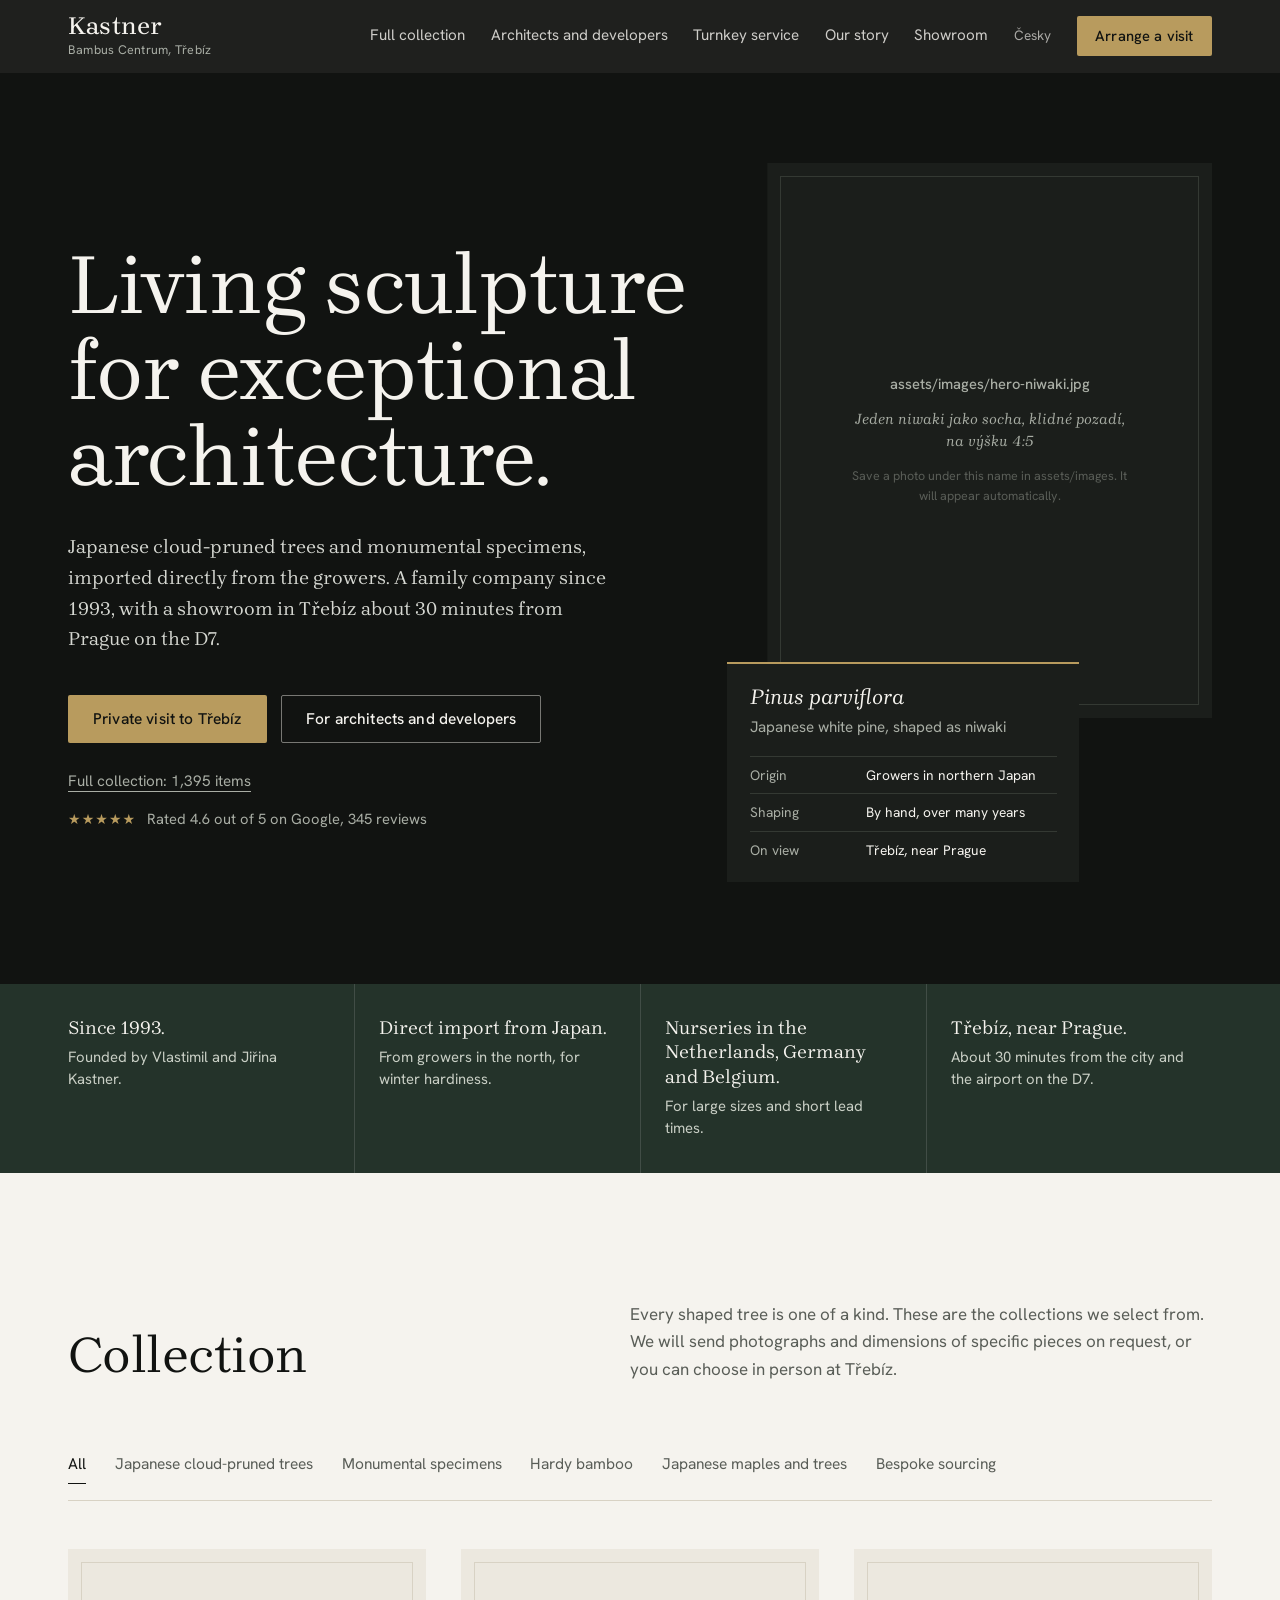
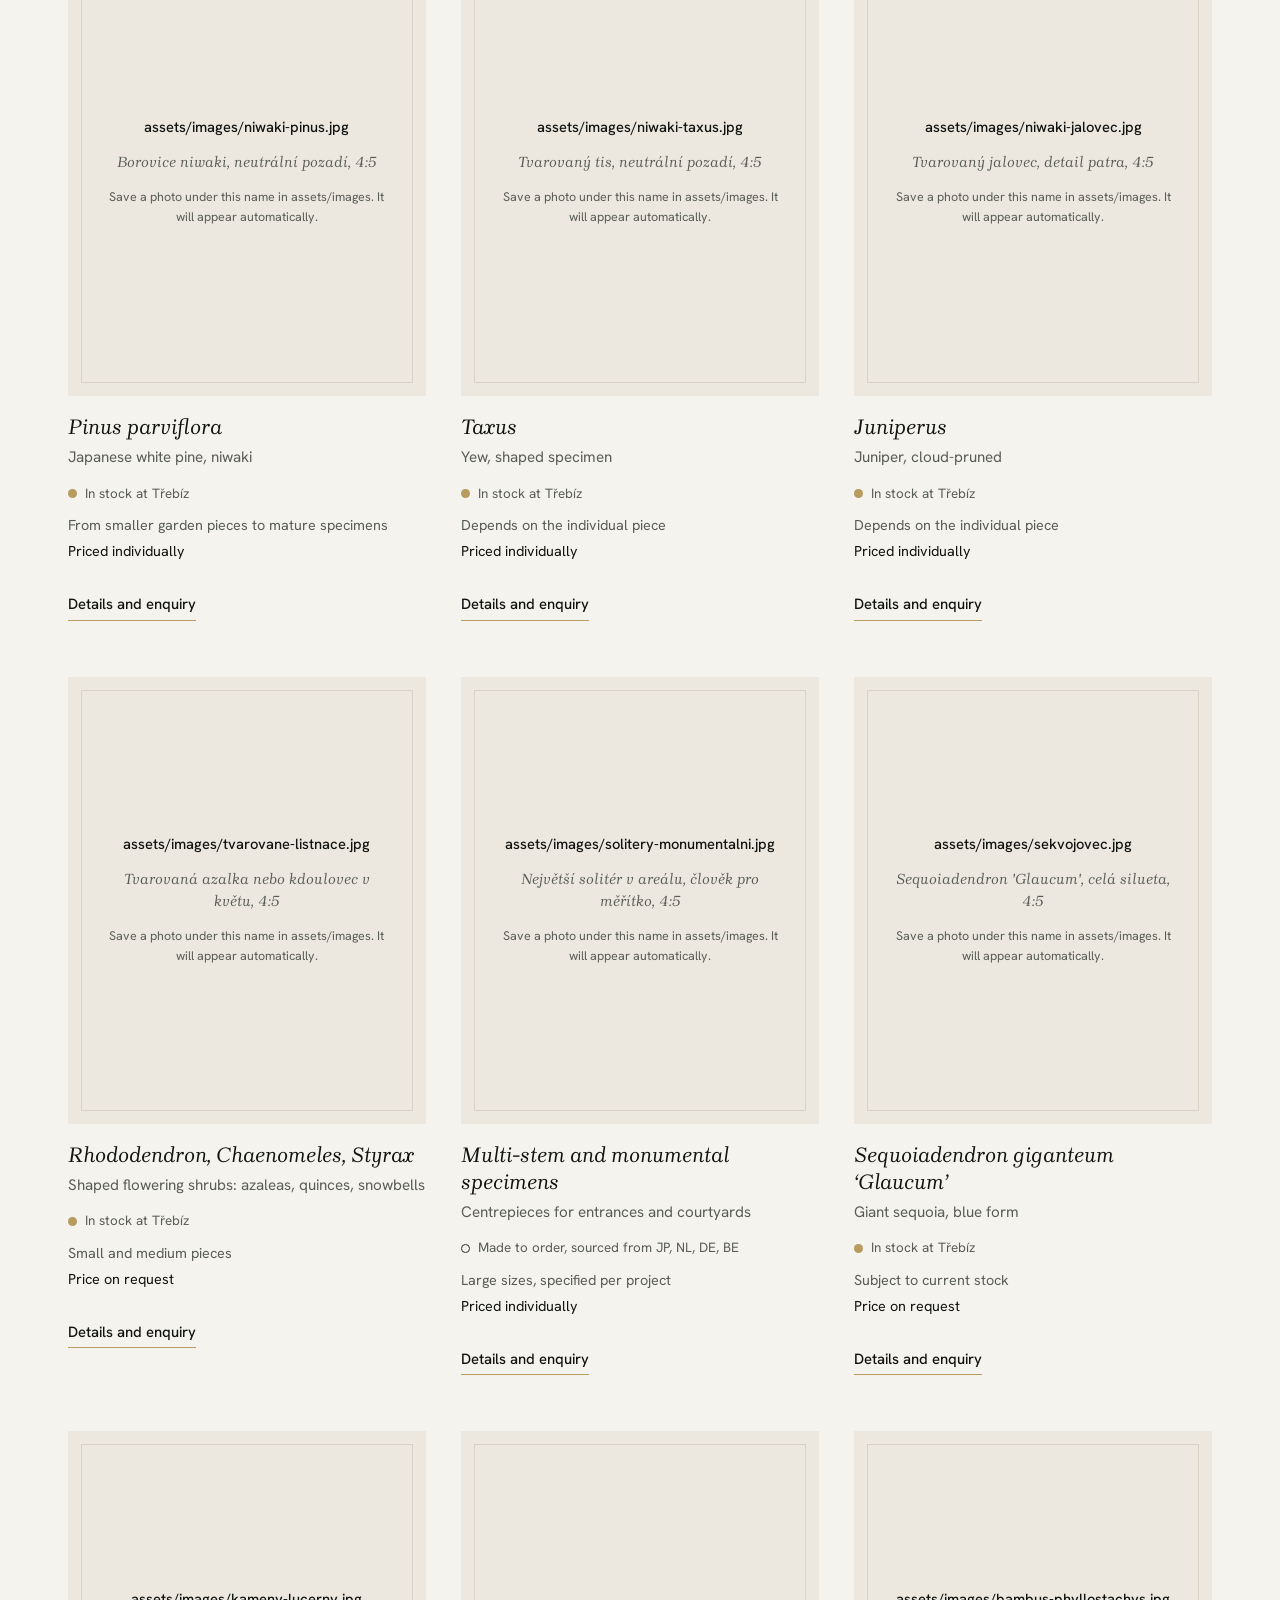
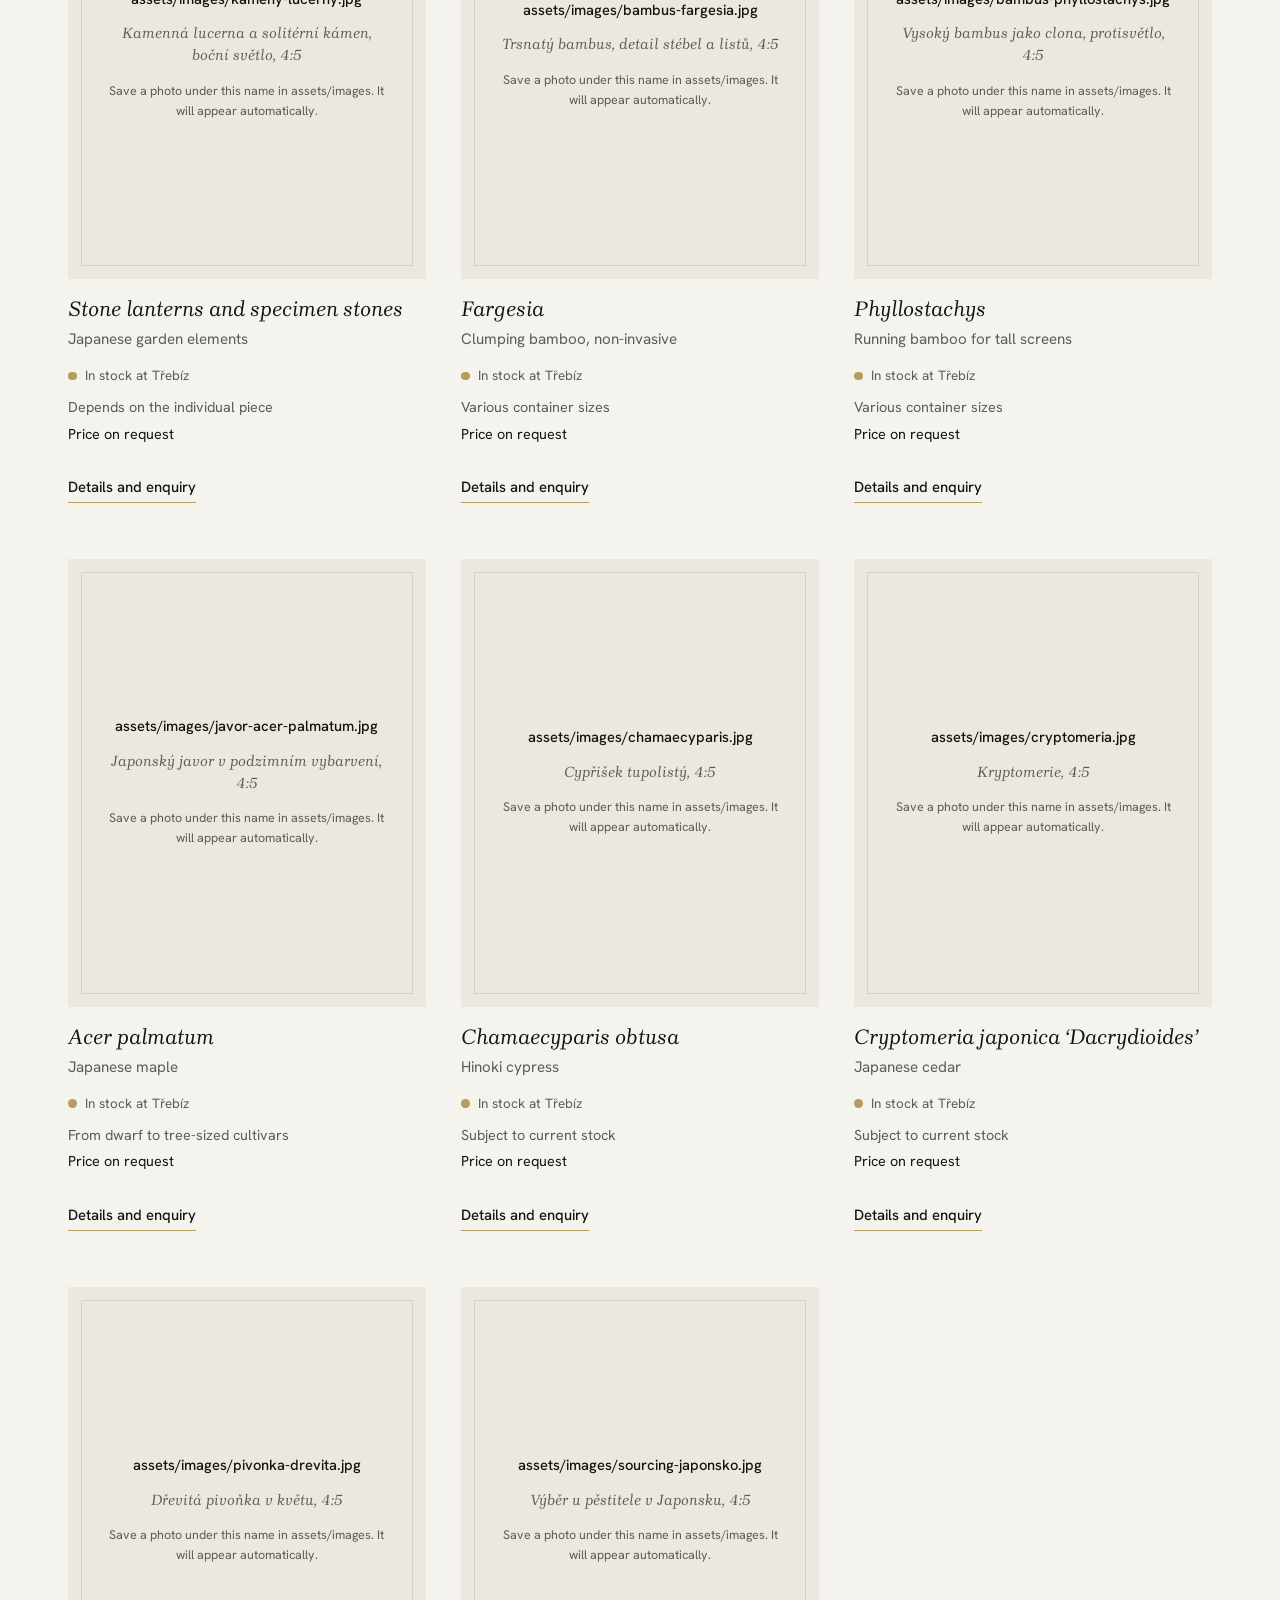
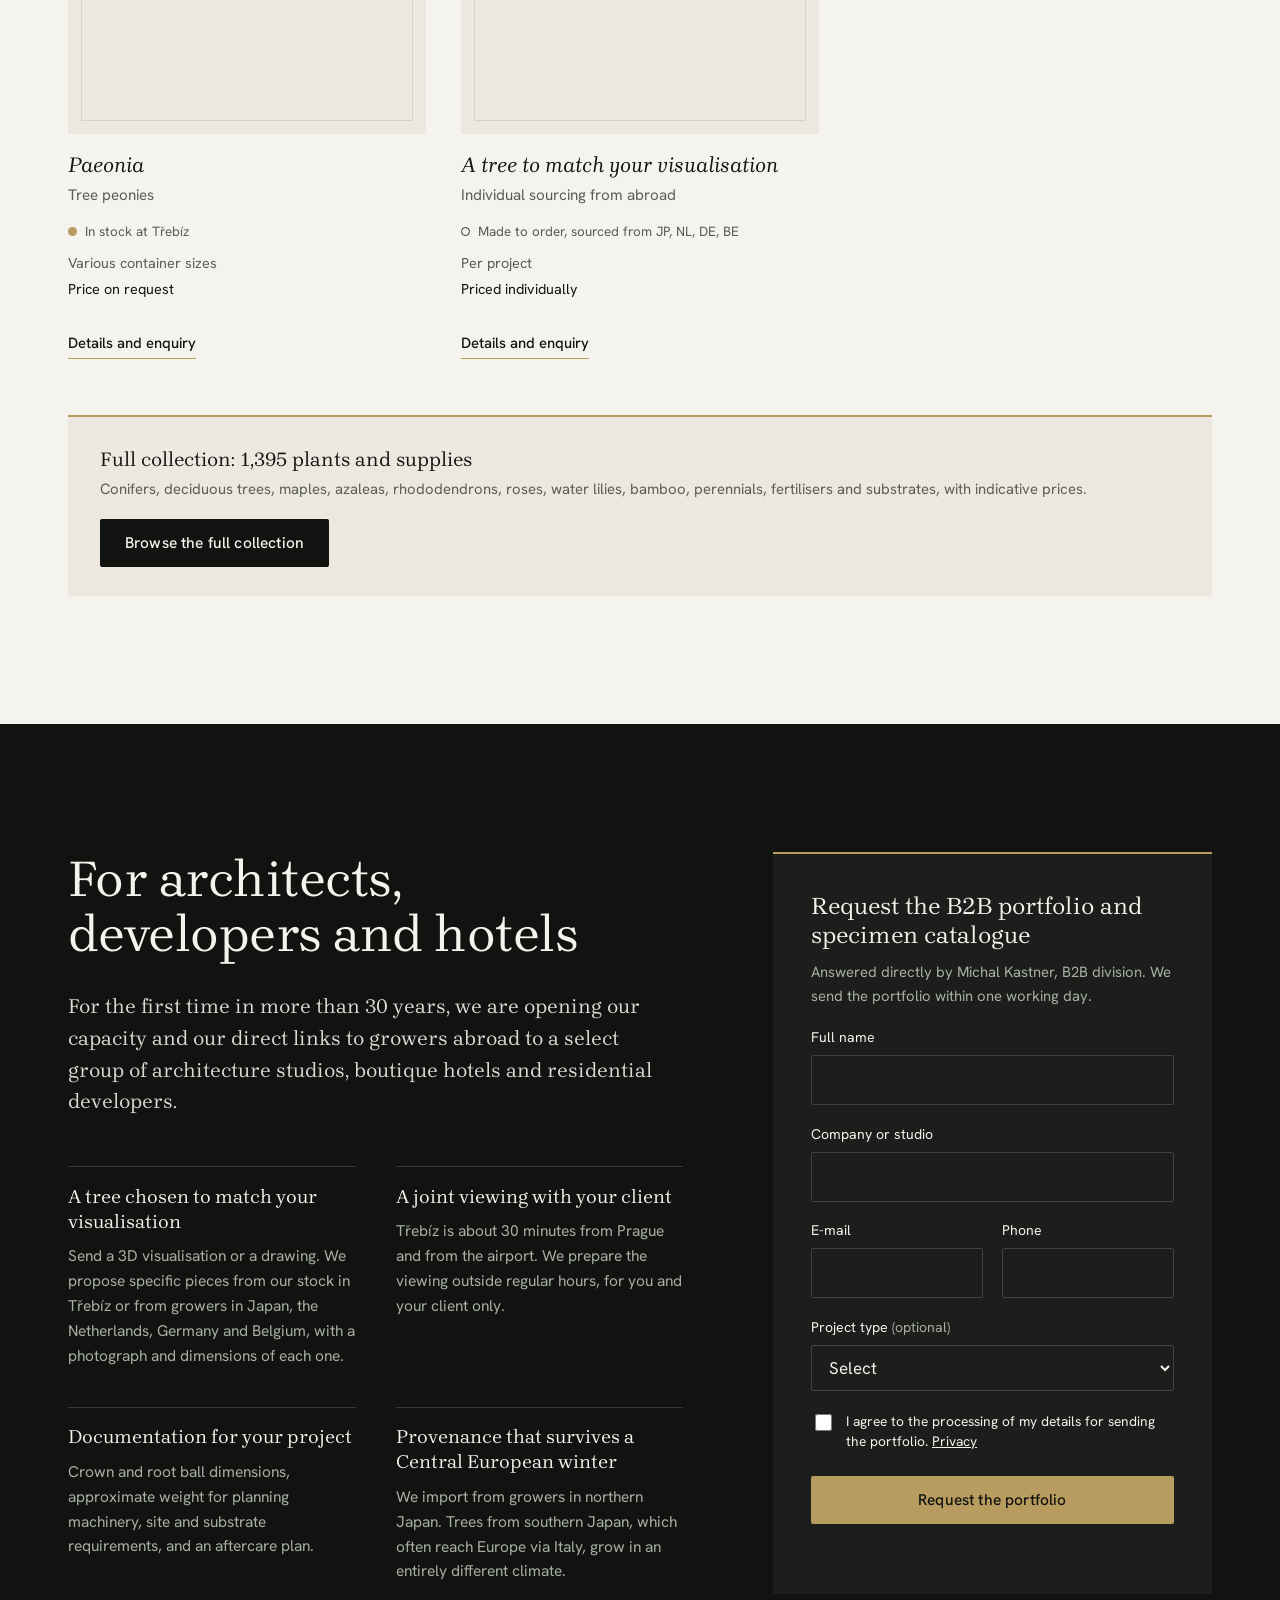
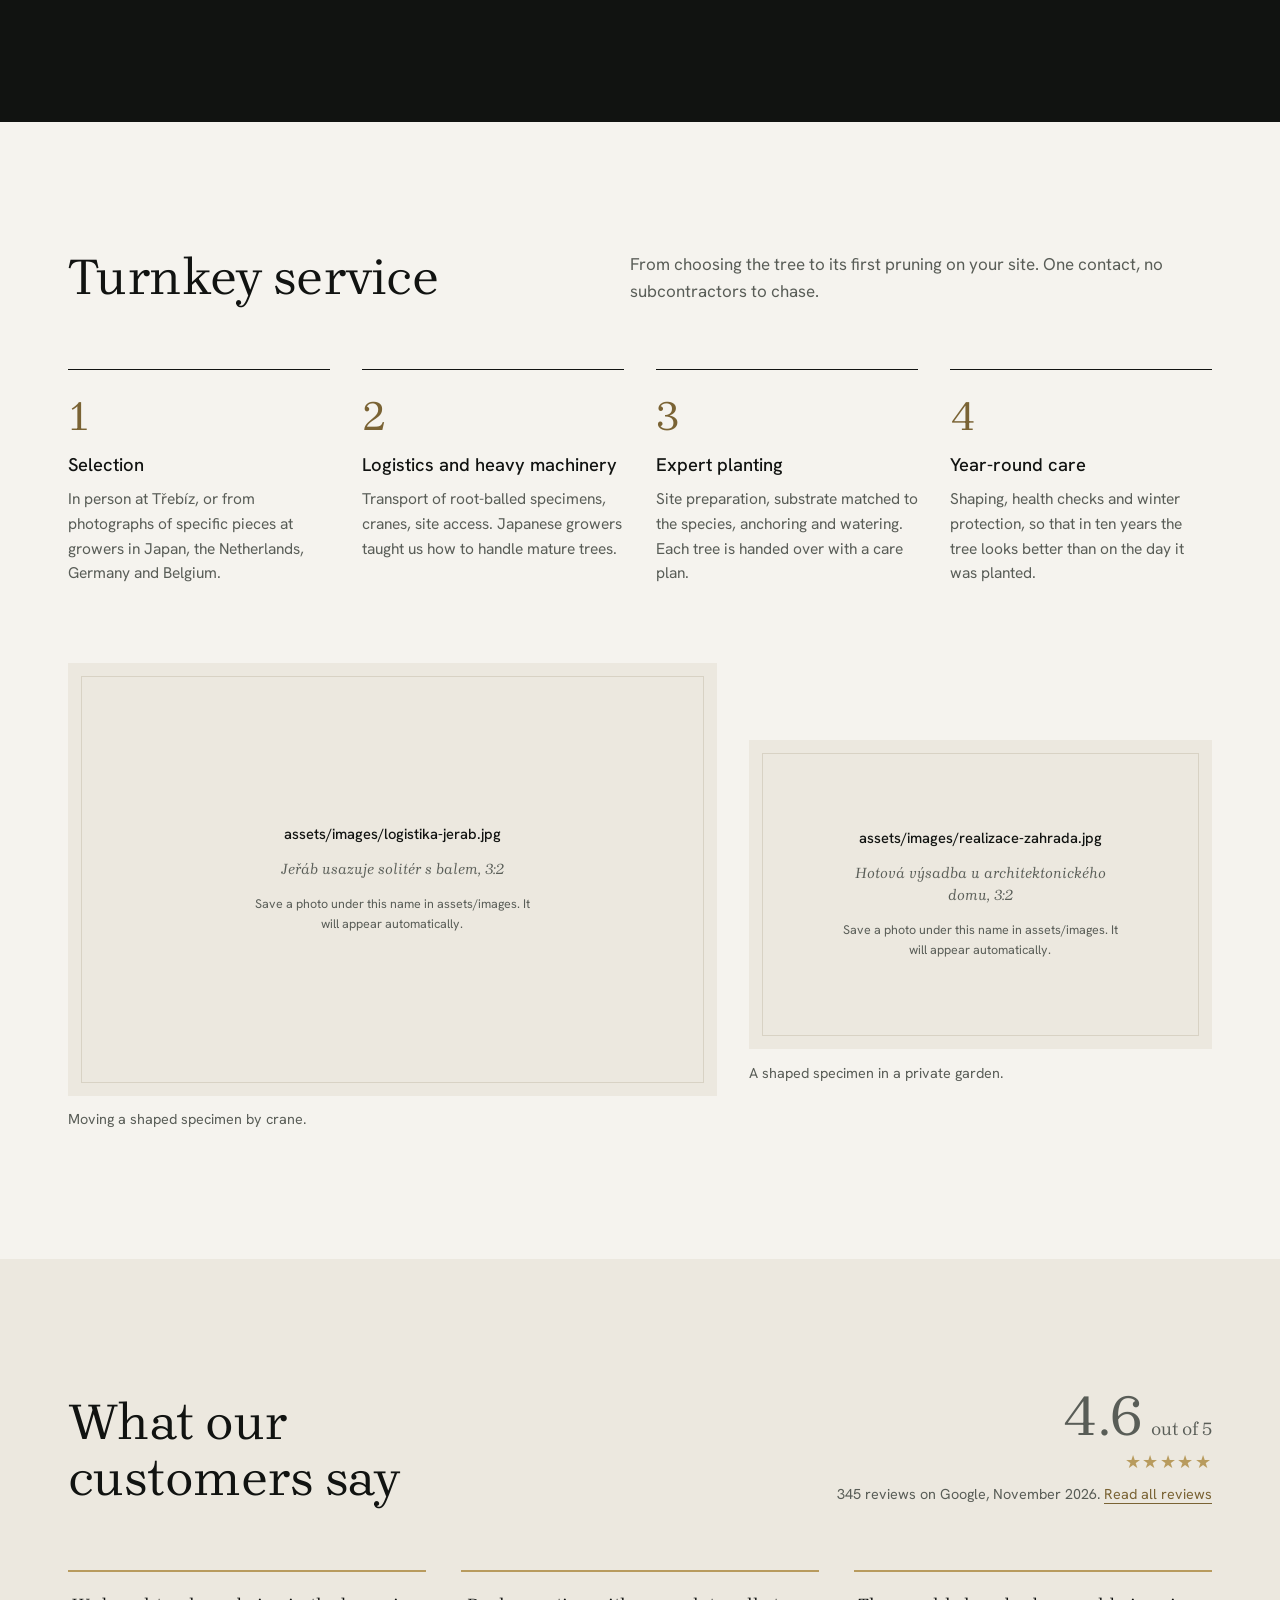
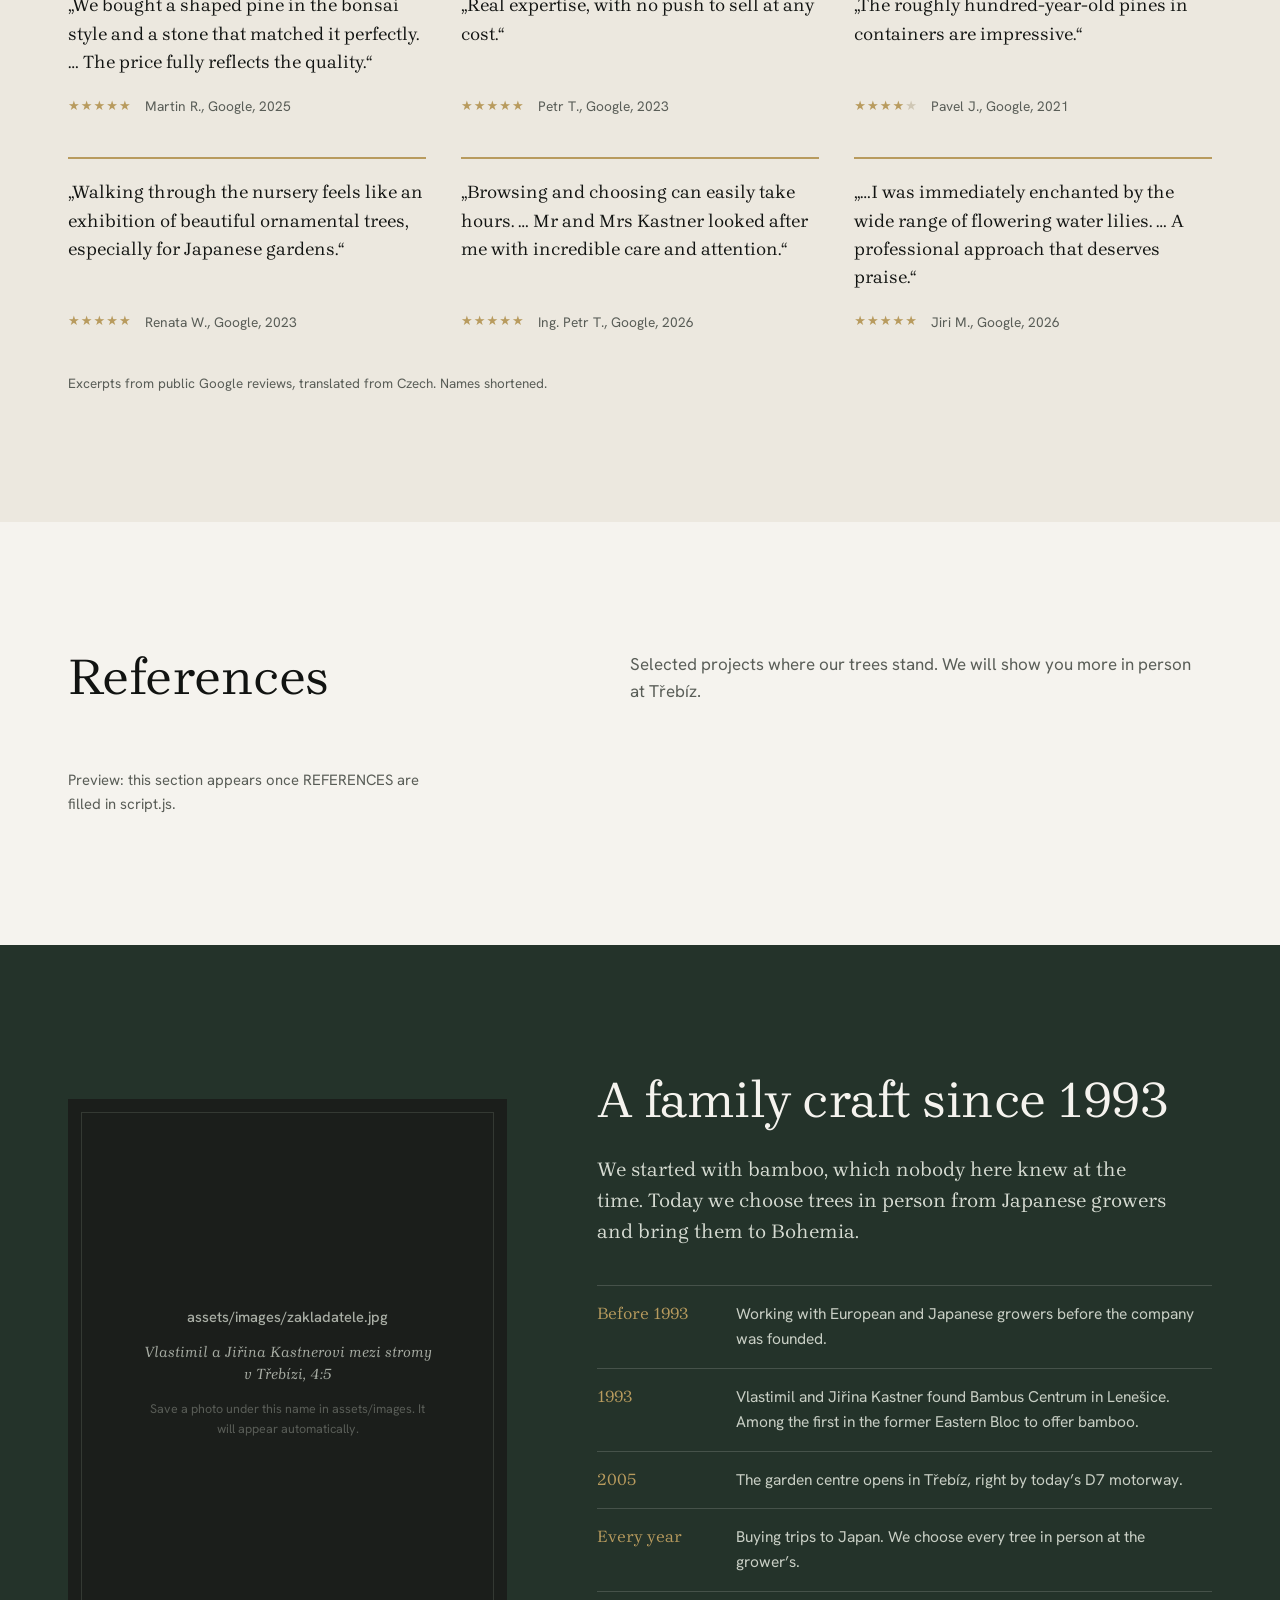
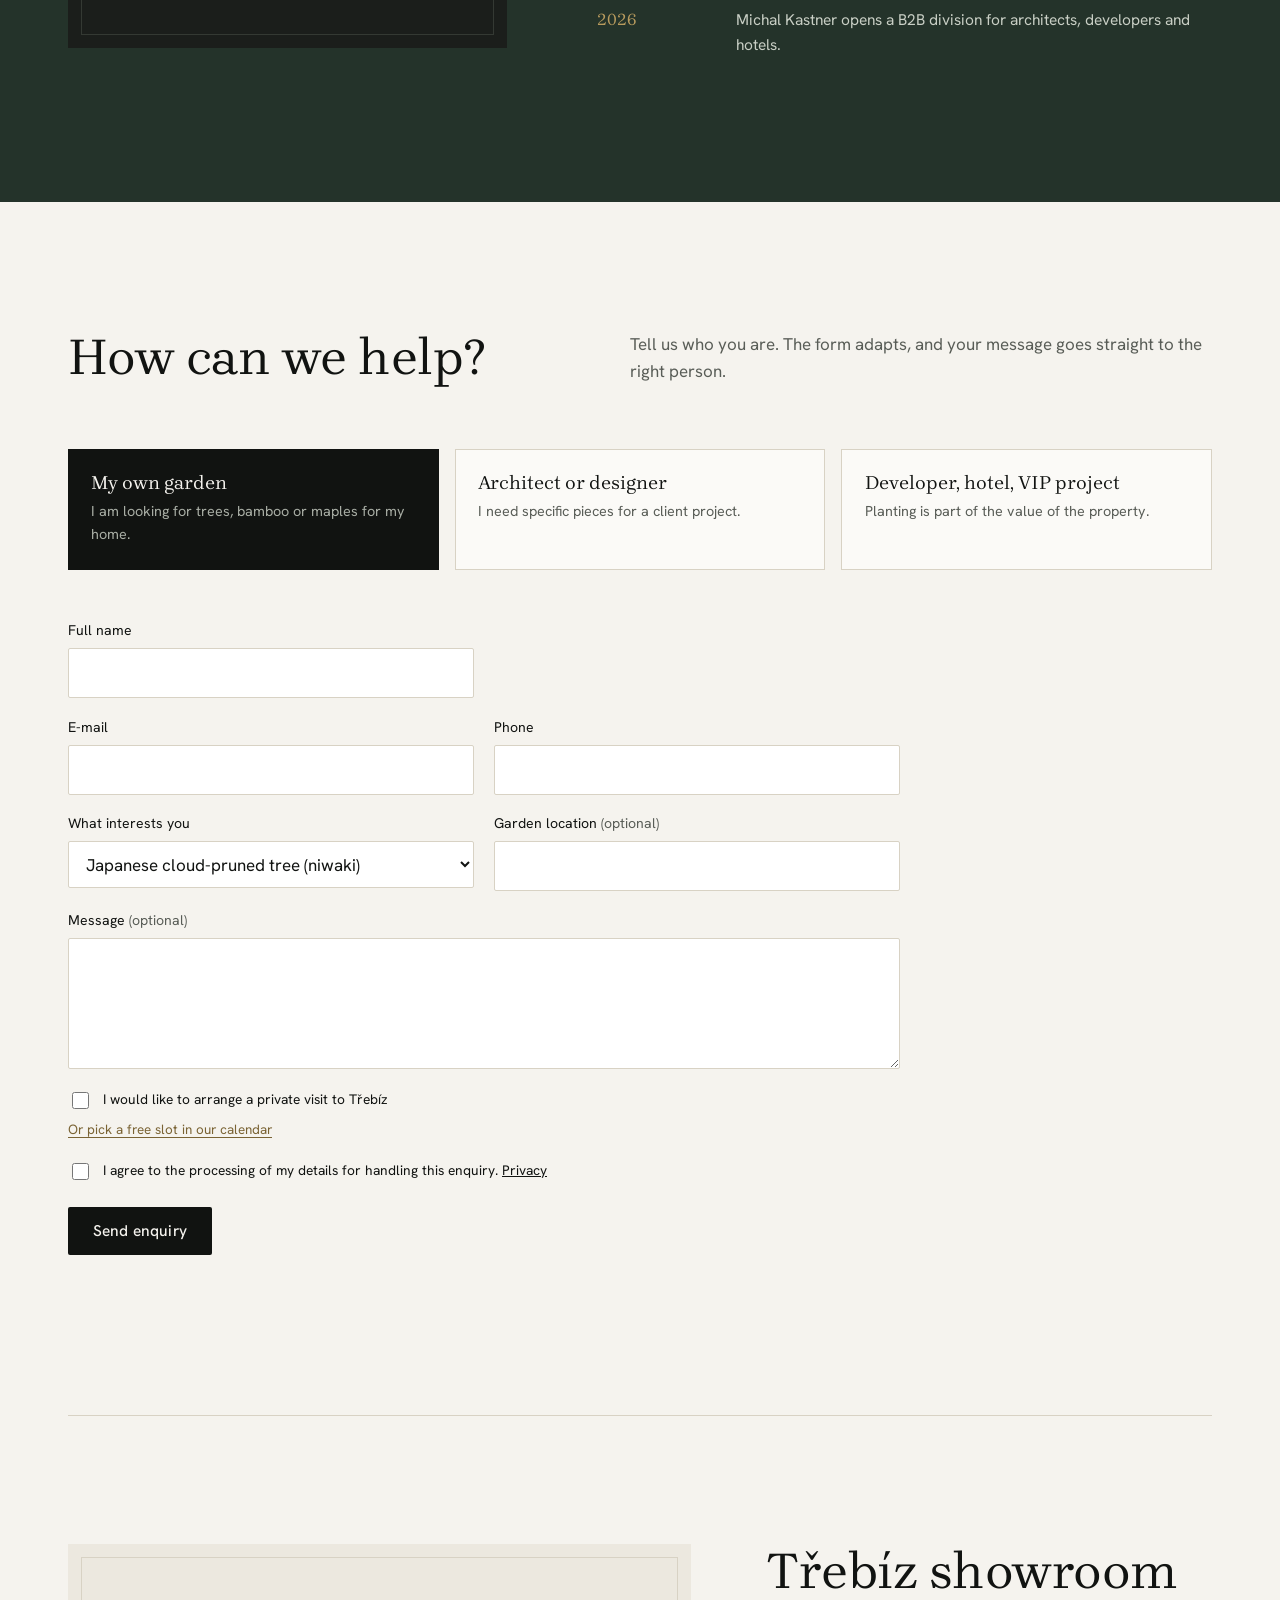
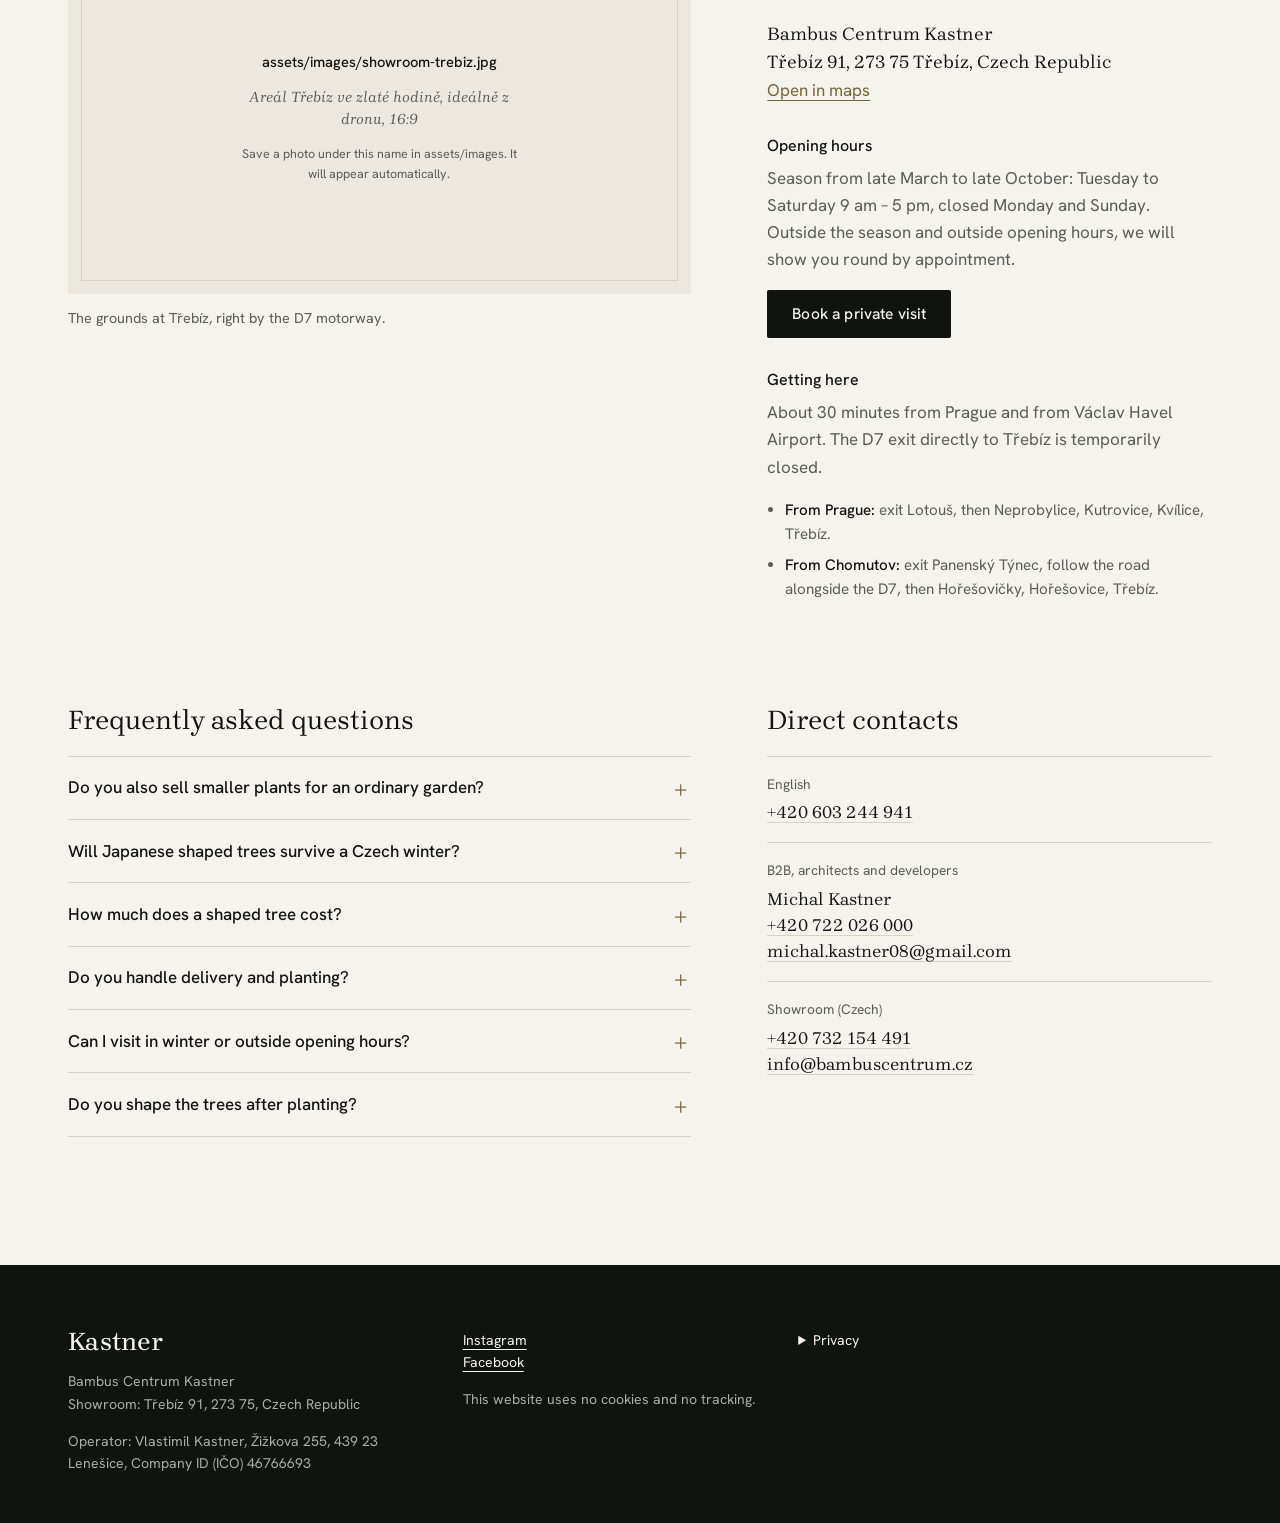
==== commit a714d1b7: "Recenze z Googlu (4,6 z 5, 345 recenzí) na úvodní stránce CZ/EN Co-Authored-By: Claude Opus 5.5 <nor" ====
--- a/en/index.html
+++ b/en/index.html
@@ -73,6 +73,7 @@
             <a class="btn btn-ghost" href="#b2b">For architects and developers</a>
           </div>
           <a class="hero-browse" href="sortiment.html">Full collection: 1,395 items</a>
+          <a class="hero-proof" href="#recenze"><span class="stars" aria-hidden="true">★★★★★</span> Rated 4.6 out of 5 on Google, 345 reviews</a>
         </div>
 
         <figure class="exhibit hero-exhibit">
@@ -237,6 +238,46 @@
             <figcaption class="caption">A shaped specimen in a private garden.</figcaption>
           </figure>
         </div>
+      </div>
+    </section>
+
+    <!-- REVIEWS (excerpts from Google reviews, as of 21 Nov 2026) -->
+    <section class="section section-sand reviews" id="recenze" aria-labelledby="recenze-title">
+      <div class="wrap">
+        <div class="section-head">
+          <h2 id="recenze-title">What our customers say</h2>
+          <div class="rating">
+            <p class="rating-score"><span class="rating-num">4.6</span> out of 5 <span class="stars" role="img" aria-label="Average rating 4.6 out of 5">★★★★★<span class="stars-off"></span></span></p>
+            <p class="rating-meta">345 reviews on Google, November 2026. <a class="link" href="https://www.google.com/maps?cid=12804683409648907713" target="_blank" rel="noopener">Read all reviews</a></p>
+          </div>
+        </div>
+        <ul class="review-list">
+          <li class="review">
+            <blockquote><p>„We bought a shaped pine in the bonsai style and a stone that matched it perfectly. … The price fully reflects the quality.“</p></blockquote>
+            <p class="review-by"><span class="stars" role="img" aria-label="5 out of 5 stars">★★★★★<span class="stars-off"></span></span><span>Martin R., Google, 2025</span></p>
+          </li>
+          <li class="review">
+            <blockquote><p>„Real expertise, with no push to sell at any cost.“</p></blockquote>
+            <p class="review-by"><span class="stars" role="img" aria-label="5 out of 5 stars">★★★★★<span class="stars-off"></span></span><span>Petr T., Google, 2023</span></p>
+          </li>
+          <li class="review">
+            <blockquote><p>„The roughly hundred-year-old pines in containers are impressive.“</p></blockquote>
+            <p class="review-by"><span class="stars" role="img" aria-label="4 out of 5 stars">★★★★<span class="stars-off">★</span></span><span>Pavel J., Google, 2021</span></p>
+          </li>
+          <li class="review">
+            <blockquote><p>„Walking through the nursery feels like an exhibition of beautiful ornamental trees, especially for Japanese gardens.“</p></blockquote>
+            <p class="review-by"><span class="stars" role="img" aria-label="5 out of 5 stars">★★★★★<span class="stars-off"></span></span><span>Renata W., Google, 2023</span></p>
+          </li>
+          <li class="review">
+            <blockquote><p>„Browsing and choosing can easily take hours. … Mr and Mrs Kastner looked after me with incredible care and attention.“</p></blockquote>
+            <p class="review-by"><span class="stars" role="img" aria-label="5 out of 5 stars">★★★★★<span class="stars-off"></span></span><span>Ing. Petr T., Google, 2026</span></p>
+          </li>
+          <li class="review">
+            <blockquote><p>„…I was immediately enchanted by the wide range of flowering water lilies. … A professional approach that deserves praise.“</p></blockquote>
+            <p class="review-by"><span class="stars" role="img" aria-label="5 out of 5 stars">★★★★★<span class="stars-off"></span></span><span>Jiri M., Google, 2026</span></p>
+          </li>
+        </ul>
+        <p class="note reviews-note">Excerpts from public Google reviews, translated from Czech. Names shortened.</p>
       </div>
     </section>
 
--- a/styles.css
+++ b/styles.css
@@ -551,6 +551,7 @@
 .price-table td { padding: .5rem .6rem .5rem 0; border-bottom: 1px solid var(--line); }
 .price-table td:last-child, .price-table th:last-child { text-align: right; padding-right: 0; white-space: nowrap; }
 .modal-desc.long { max-height: 18rem; overflow-y: auto; padding-right: .5rem; font-size: .95rem; }
+.page-sortiment .modal-photo { background: var(--alabaster-2); align-self: stretch; display: flex; align-items: center; }
 .page-sortiment .modal-photo .photo { height: auto; }
 .page-sortiment .modal-inner { align-items: start; }
 
@@ -570,3 +571,26 @@
   .cards { grid-template-columns: repeat(2, minmax(0, 1fr)); gap: 1.8rem 1rem; }
   .gallery { grid-template-columns: repeat(3, 1fr); }
 }
+
+/* ---------- Recenze ---------- */
+.section-sand { background: var(--alabaster-2); }
+.stars { color: var(--bronze); letter-spacing: .08em; font-size: .95em; }
+.stars-off { color: #CFC7B5; }
+.rating { justify-self: end; text-align: right; }
+.rating-score { margin: 0; font: 400 1.15rem/1.2 var(--serif); }
+.rating-num { font-size: clamp(2.6rem, 4.5vw, 3.6rem); line-height: 1; margin-right: .25rem; }
+.rating-score .stars { display: block; margin-top: .4rem; font-size: 1.15rem; }
+.rating-meta { margin-top: .6rem; font-size: .9rem; color: var(--muted); }
+.review-list { list-style: none; margin: 0; padding: 0; display: grid; grid-template-columns: repeat(3, minmax(0, 1fr)); gap: 2.5rem 2.2rem; }
+.review { display: flex; flex-direction: column; padding-top: 1.2rem; border-top: 2px solid var(--bronze); }
+.review blockquote { margin: 0; flex: 1; }
+.review blockquote p { font: 400 1.14rem/1.55 var(--serif); }
+.review-by { display: flex; flex-wrap: wrap; align-items: center; gap: .3rem .8rem; margin-top: 1.2rem; font-size: .86rem; color: var(--muted); }
+.reviews-note { margin-top: 2.5rem; font-size: .84rem; }
+.hero-proof { display: block; width: fit-content; margin-top: .8rem; font-size: .92rem; color: var(--muted-dark); text-decoration: none; }
+.hero-proof:hover { color: var(--alabaster); }
+.hero-proof .stars { margin-right: .4rem; }
+@media (prefers-reduced-motion: no-preference) { .hero-proof { animation: rise 1s .34s var(--ease) both; } }
+@media (max-width: 1080px) { .review-list { grid-template-columns: repeat(2, minmax(0, 1fr)); } }
+@media (max-width: 900px) { .rating { justify-self: start; text-align: left; } }
+@media (max-width: 760px) { .review-list { grid-template-columns: 1fr; } }
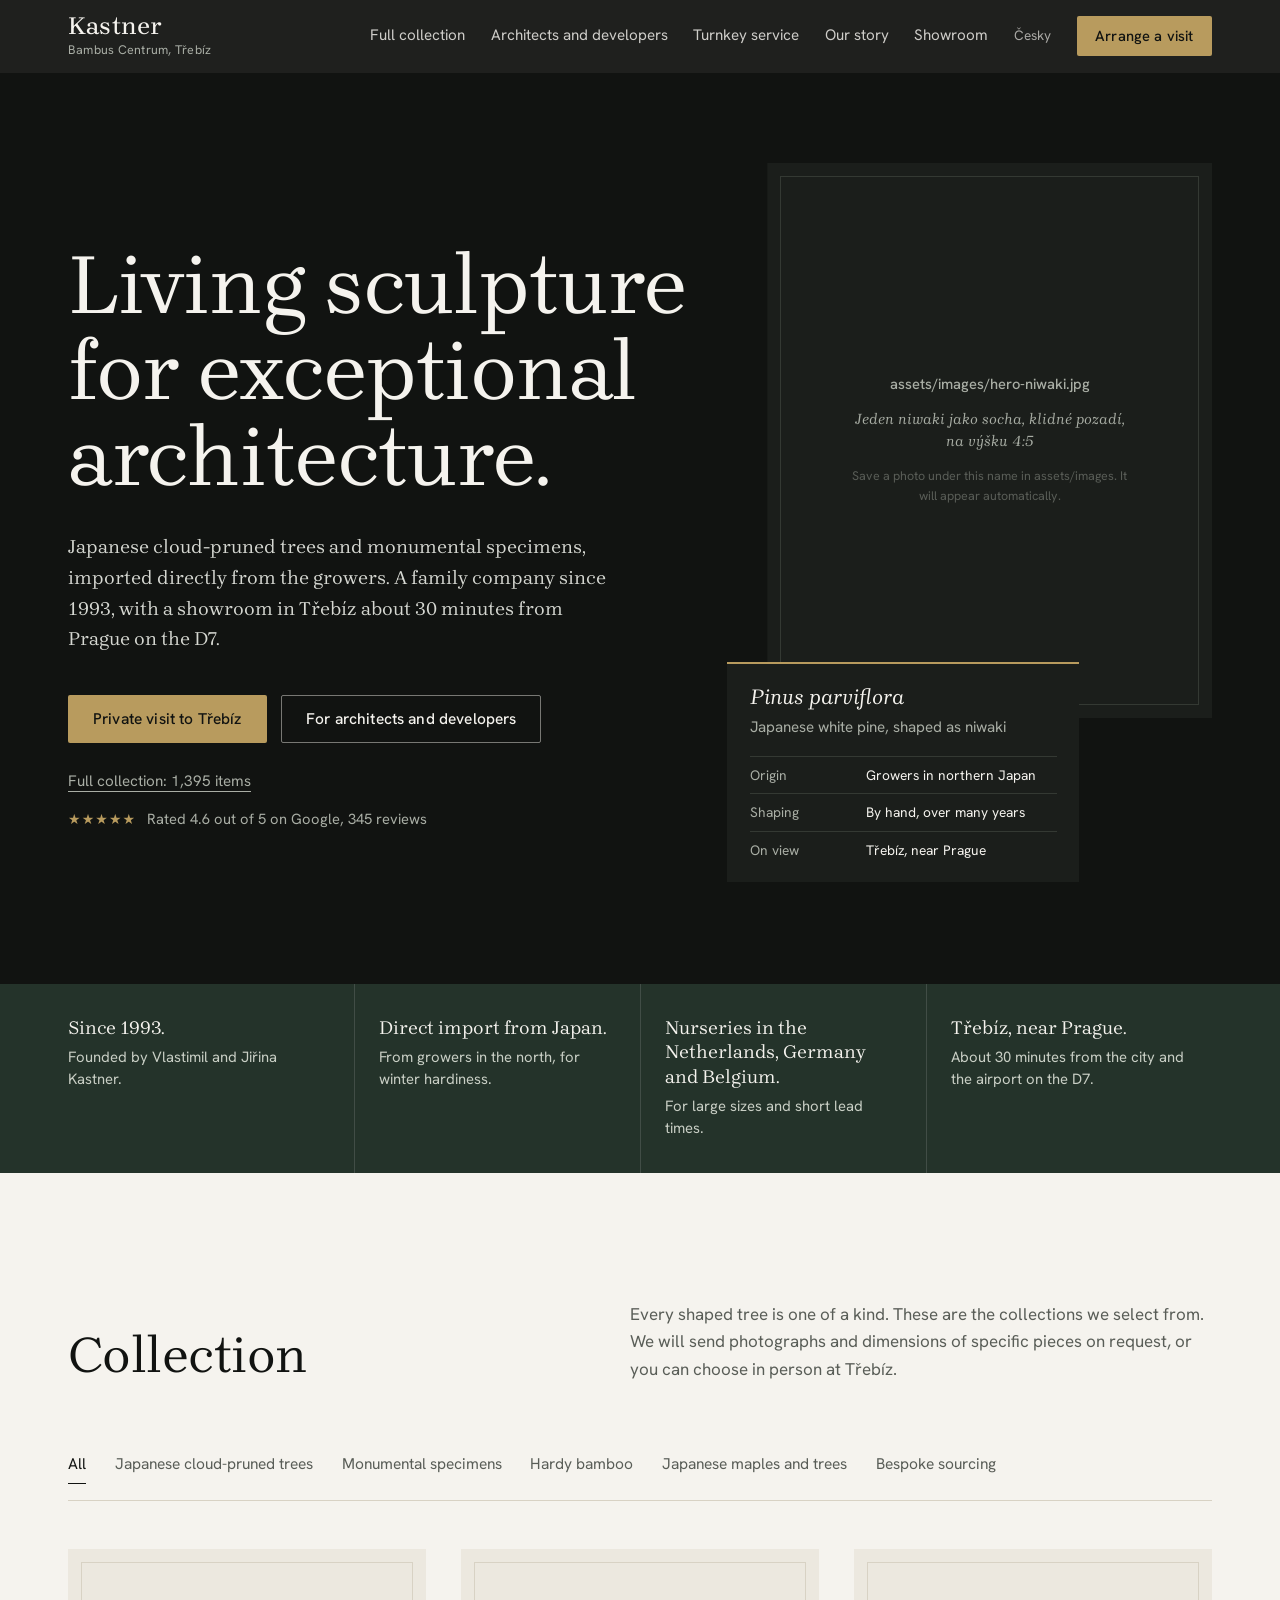
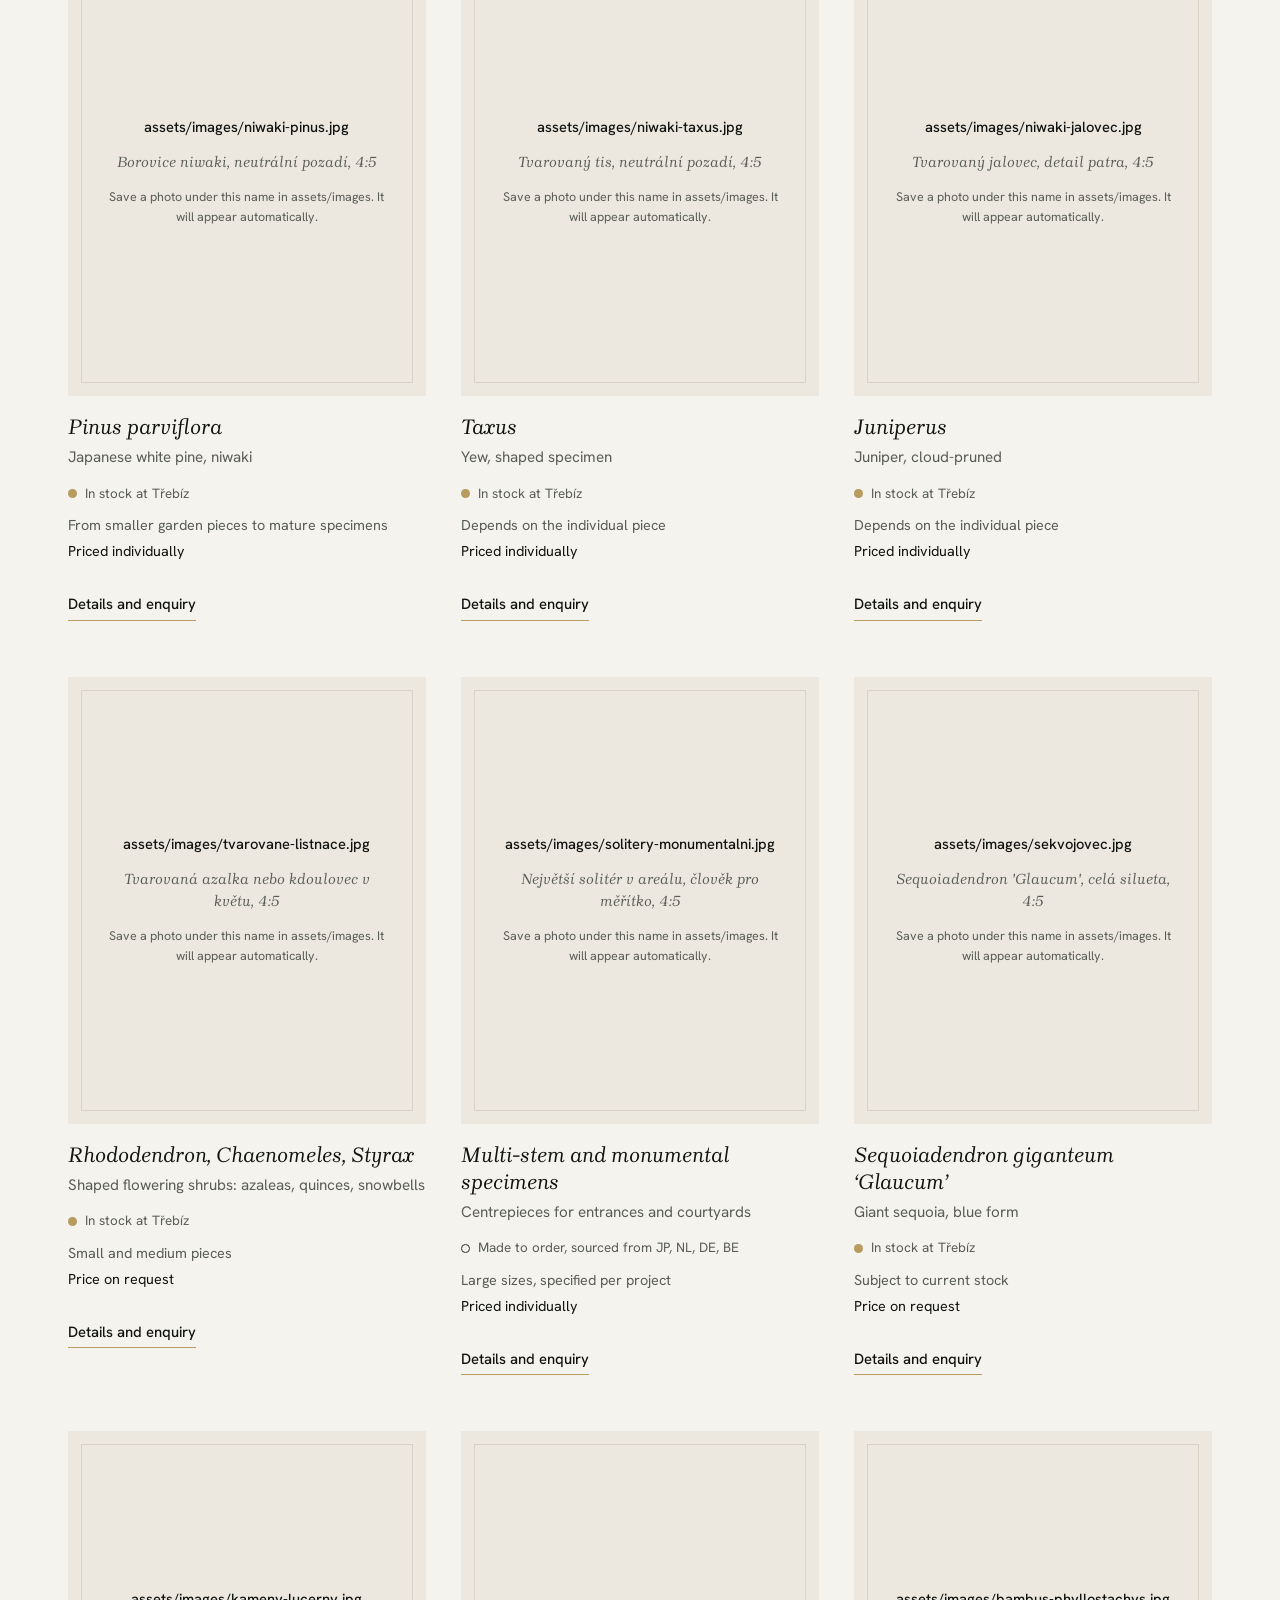
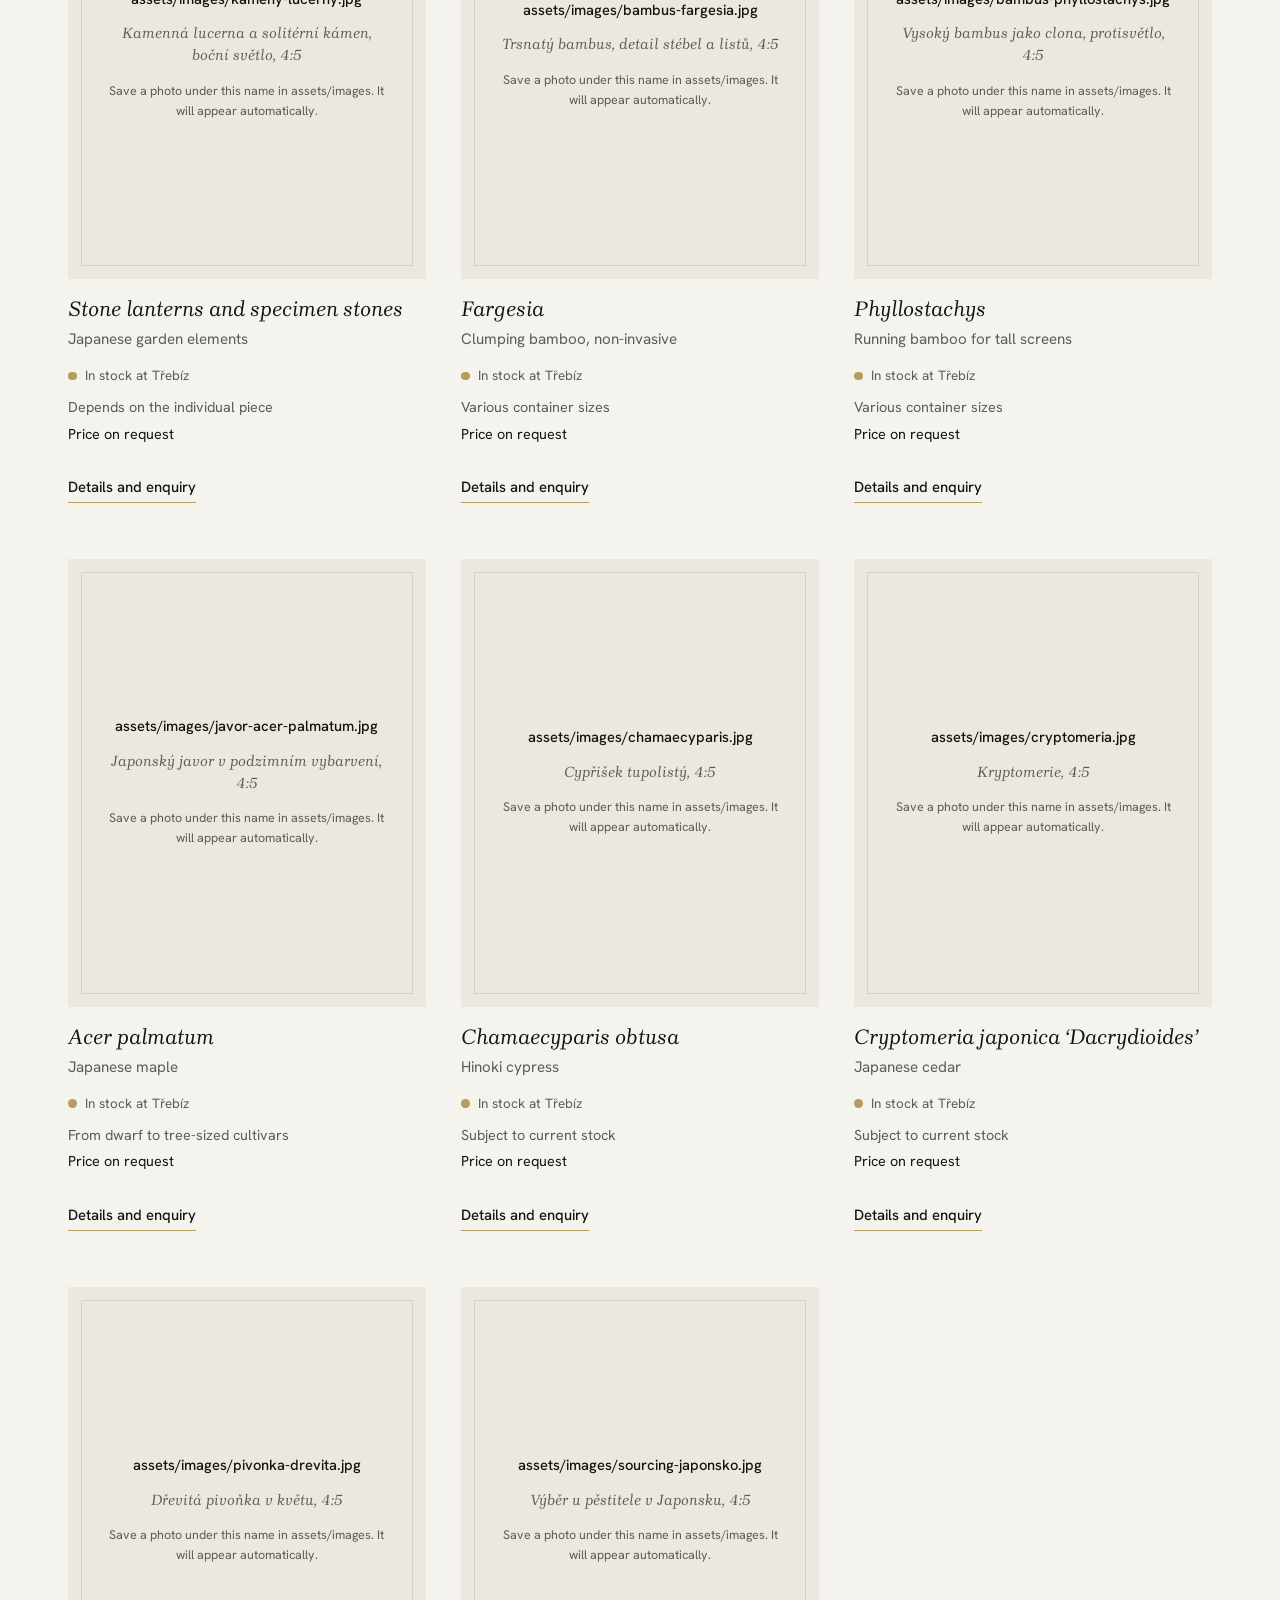
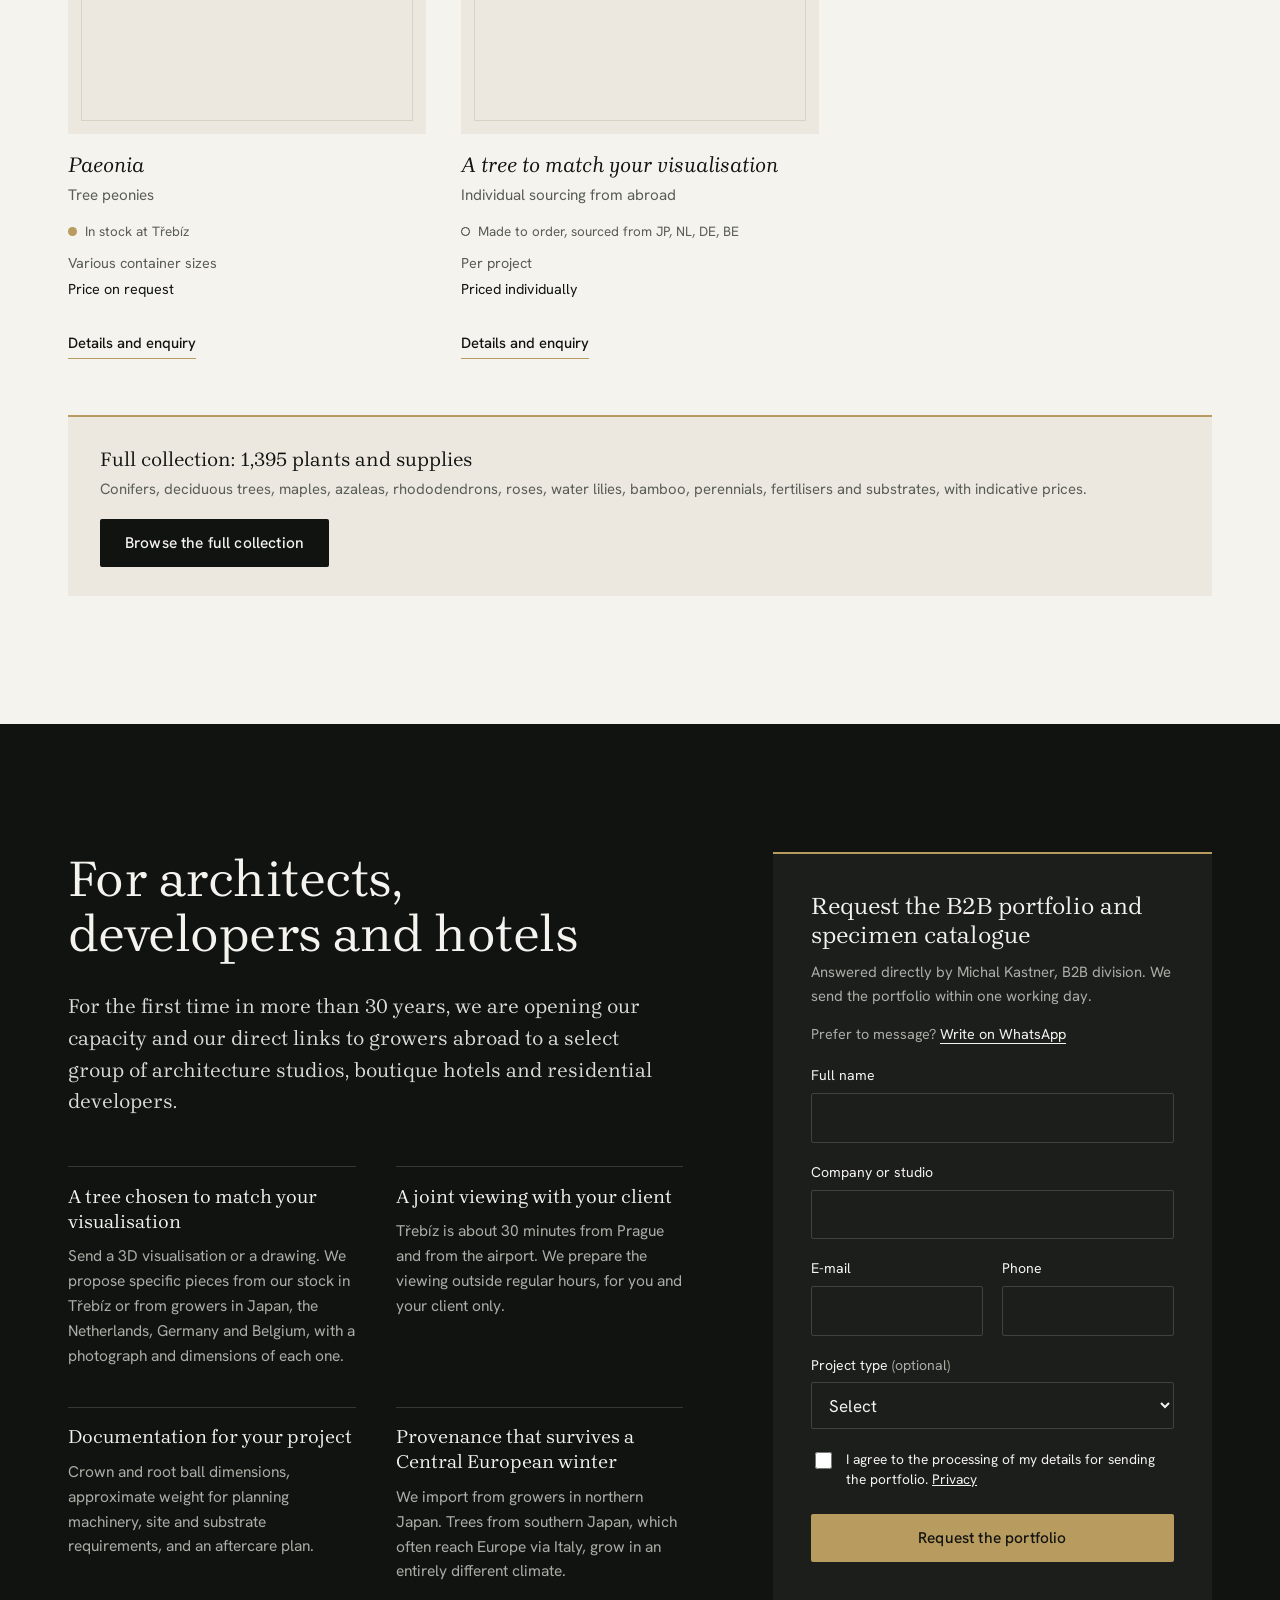
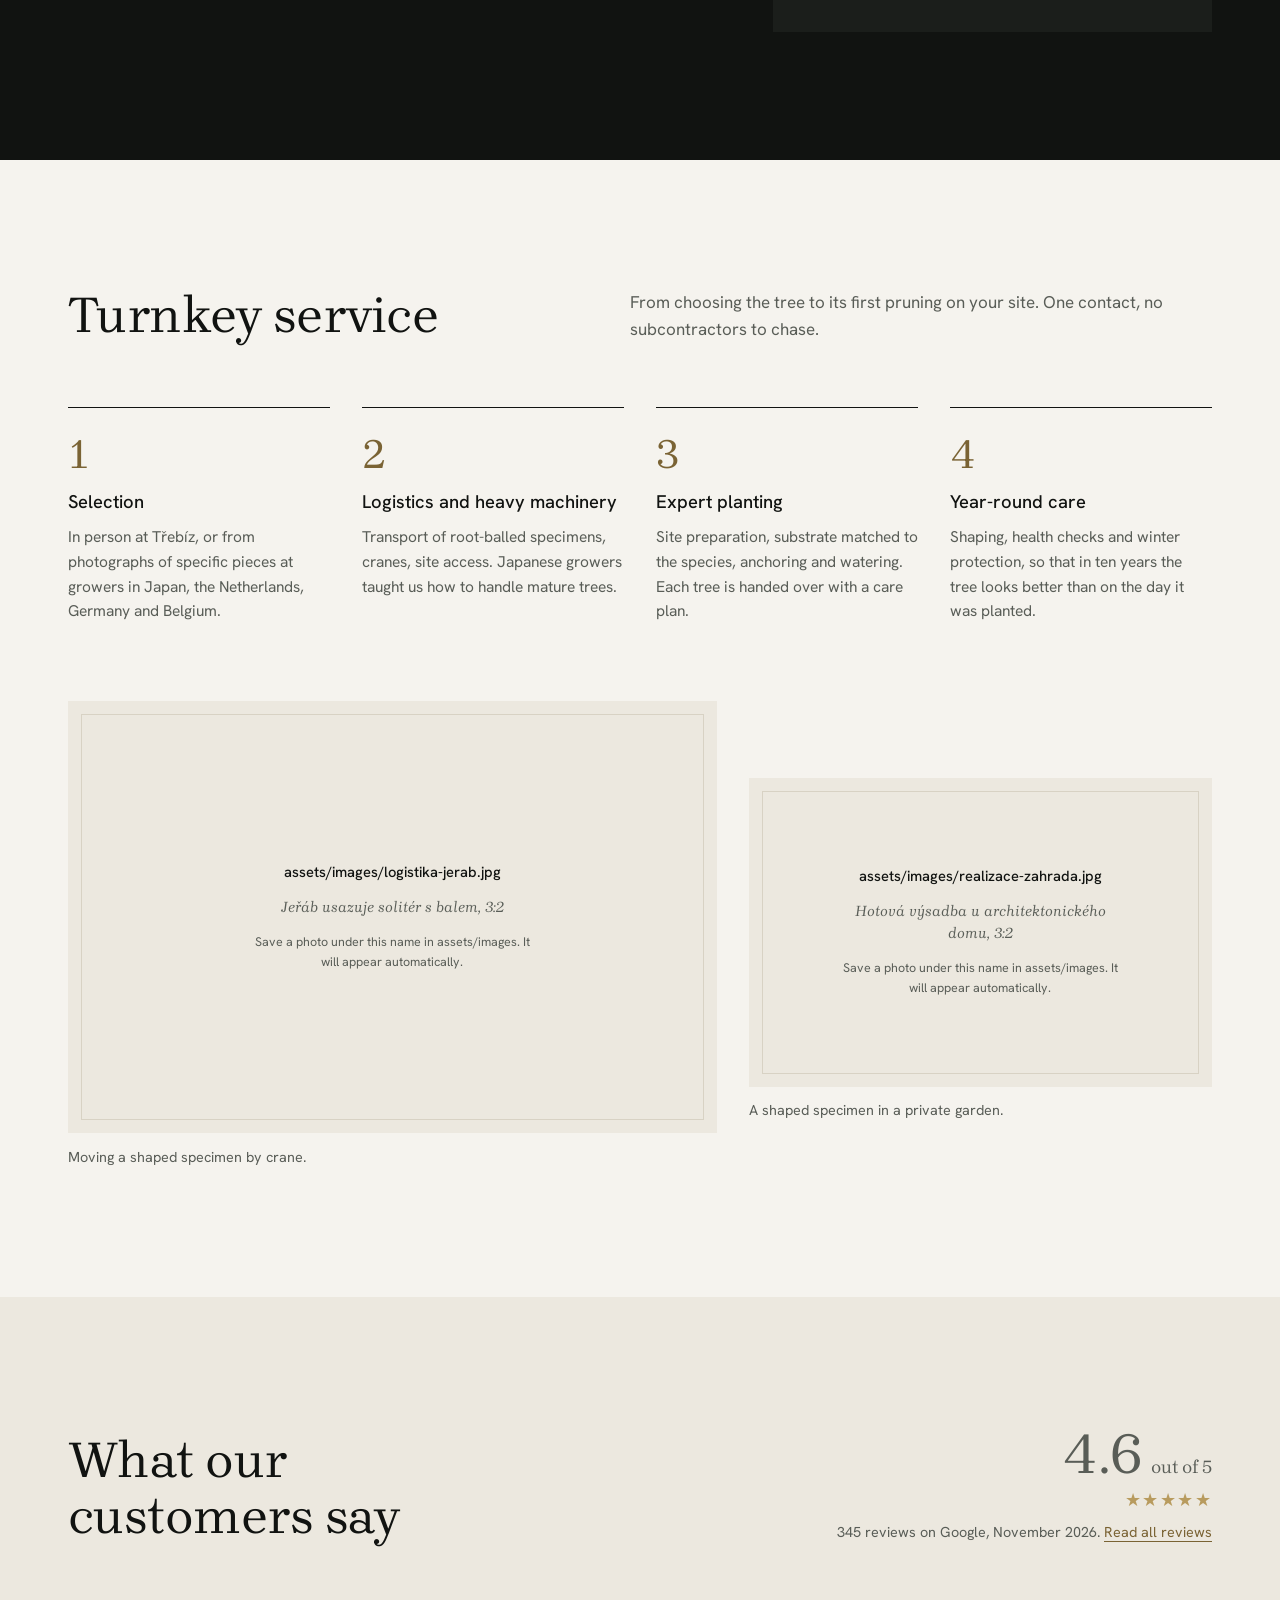
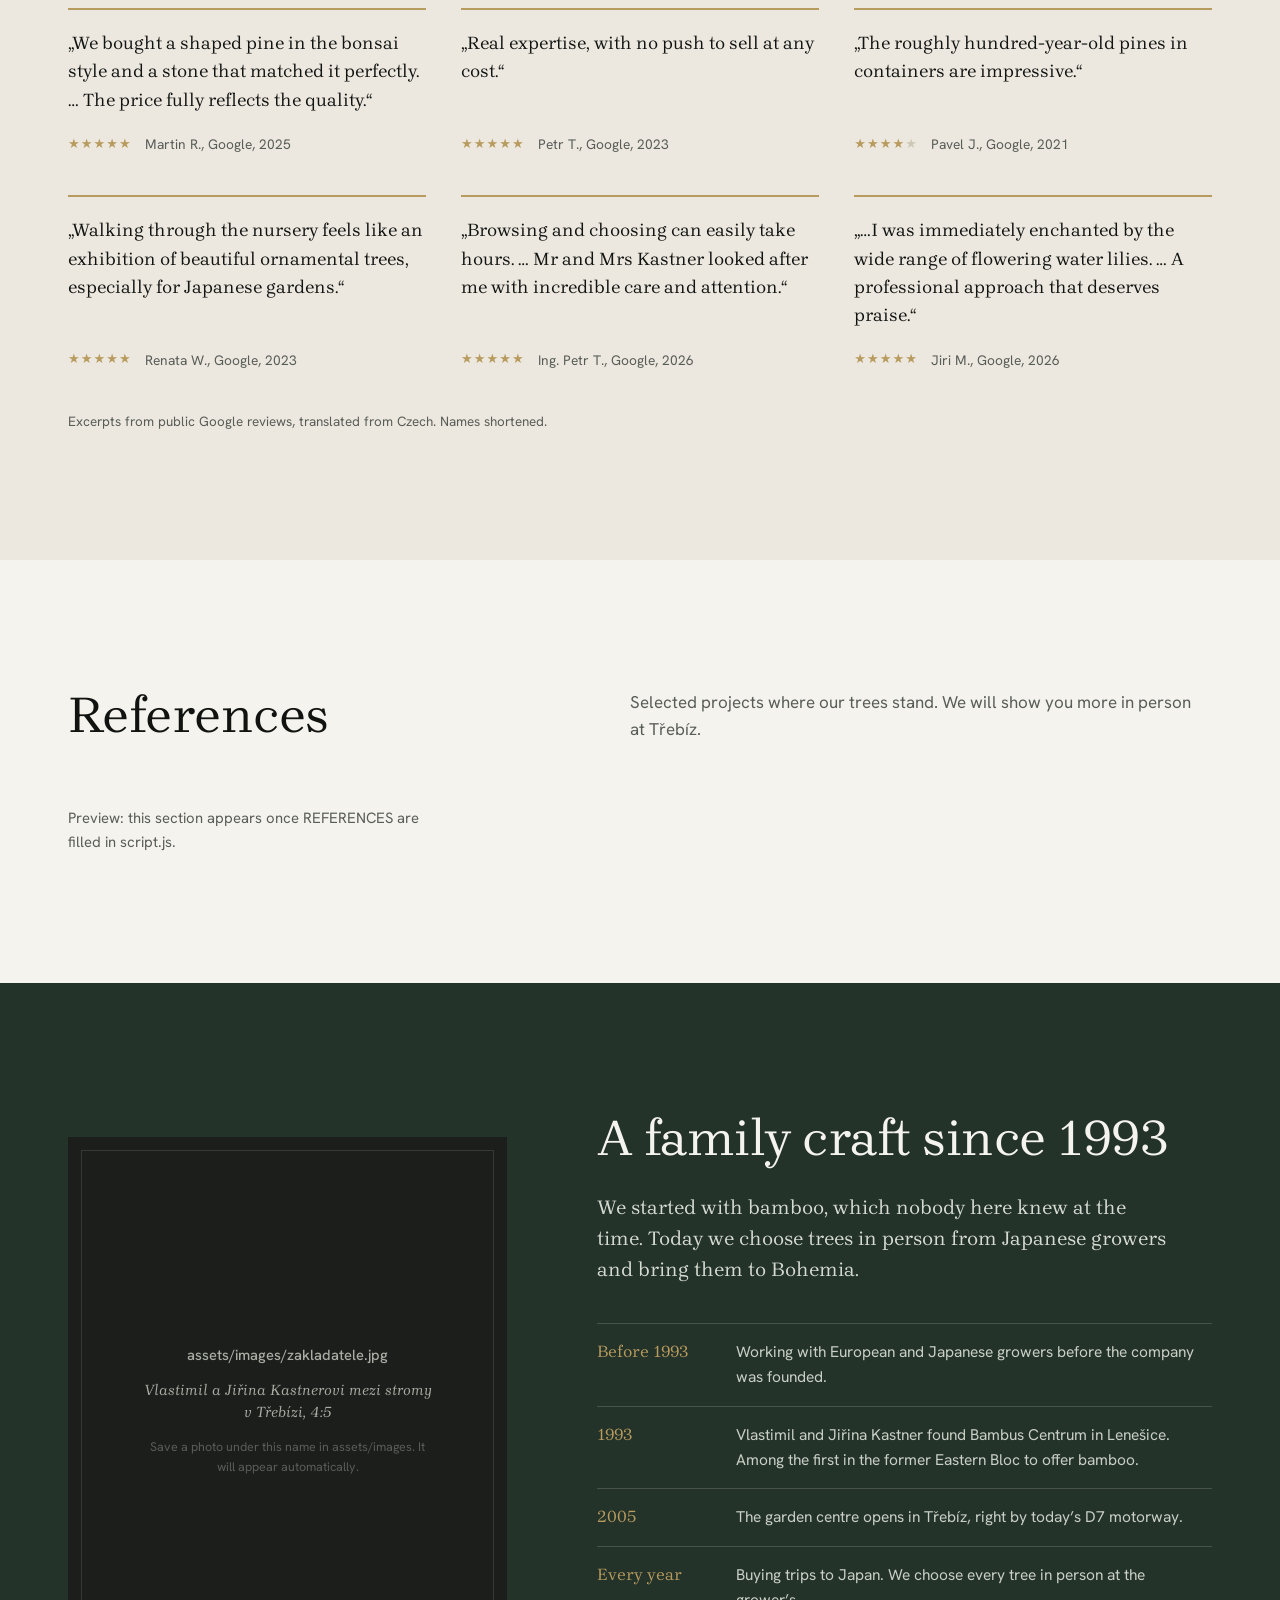
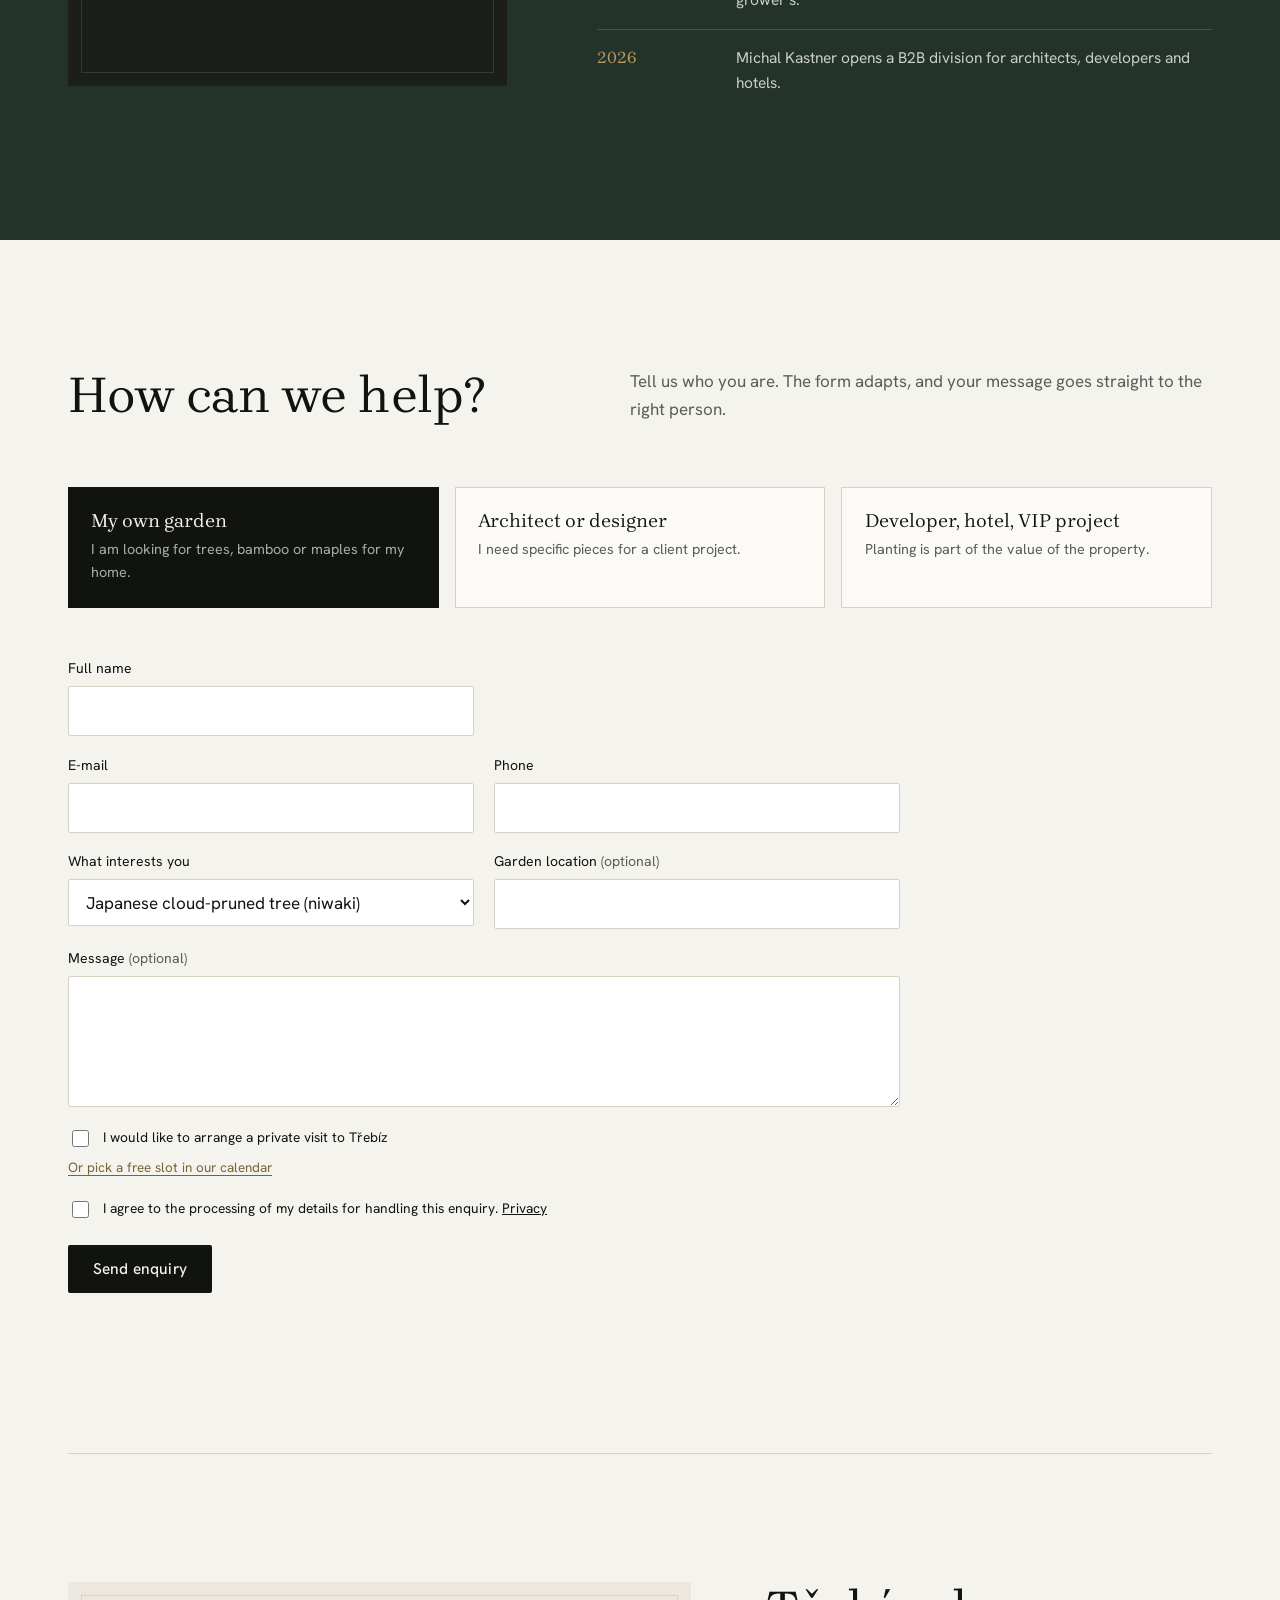
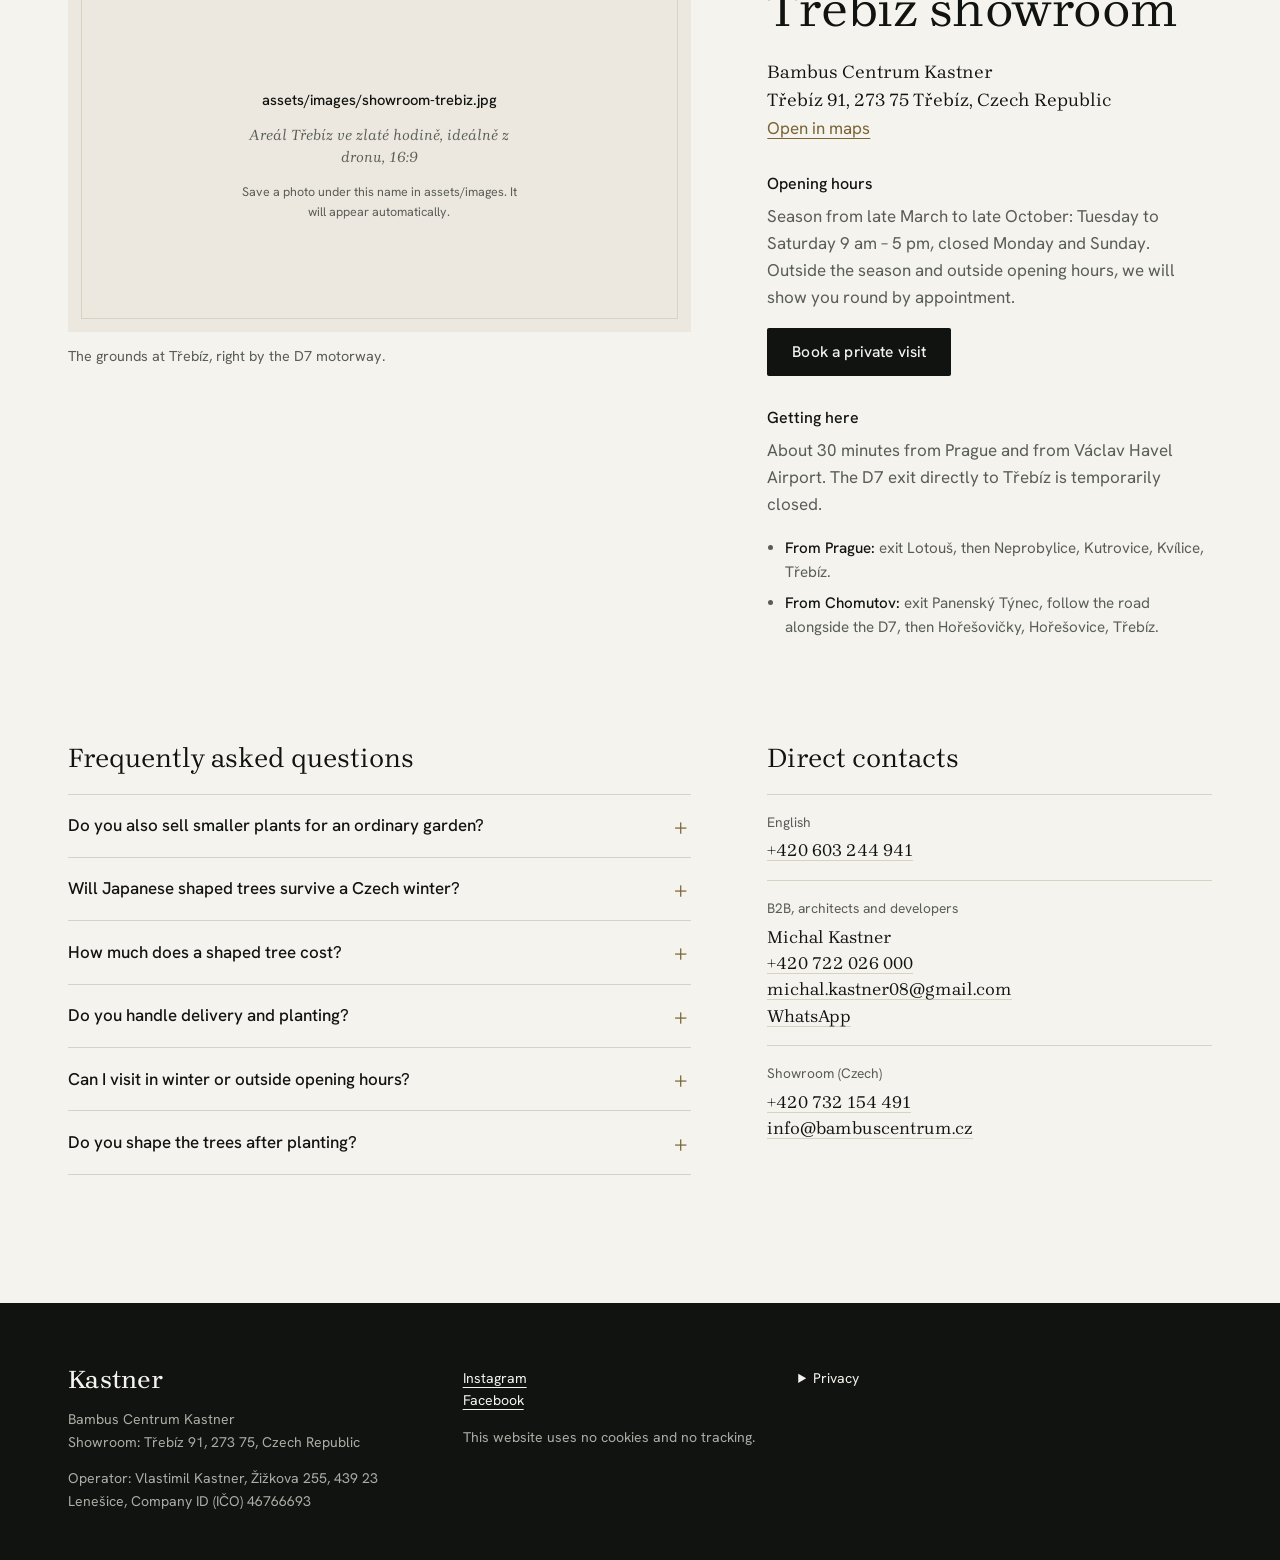
==== commit 7ef855e9: "Osobní odkazy pro partnery, generátor odkaz.html, WhatsApp, skrytí před vyhledávači do schválení Co-" ====
--- a/en/index.html
+++ b/en/index.html
@@ -3,6 +3,8 @@
 <head>
   <meta charset="utf-8">
   <meta name="viewport" content="width=device-width, initial-scale=1">
+  <!-- Skryto před vyhledávači do schválení a přepnutí domény. Po spuštění na bambuscentrum.cz tento řádek smažte. -->
+  <meta name="robots" content="noindex, nofollow">
   <title>Japanese cloud-pruned trees (niwaki) and specimen trees | Bambus Centrum Kastner, Prague</title>
   <meta name="description" content="Japanese niwaki, monumental specimen trees and hardy bamboo, imported directly from growers. Family company since 1993, showroom in Třebíz, about 30 minutes from Prague.">
   <link rel="canonical" href="https://www.bambuscentrum.cz/en/">
@@ -18,7 +20,7 @@
   <link rel="alternate" hreflang="cs" href="https://www.bambuscentrum.cz/">
   <link rel="alternate" hreflang="en" href="https://www.bambuscentrum.cz/en/">
   <link rel="icon" href="../favicon.svg" type="image/svg+xml">
-  <link rel="stylesheet" href="../styles.css">
+  <link rel="stylesheet" href="../styles.css?v=20261121d">
 
   <script type="application/ld+json">
   {
@@ -60,6 +62,10 @@
     </div>
   </header>
 
+  <div class="for-bar" data-for-bar hidden>
+    <div class="wrap">Prepared for <strong data-for-name></strong>. Your contact: Michal Kastner, B2B division, <a href="tel:+420722026000">+420 722 026 000</a></div>
+  </div>
+
   <main id="content">
 
     <!-- HERO -->
@@ -158,6 +164,7 @@
         <form class="lead-form" id="portfolio" data-form="portfolio" novalidate>
           <h3>Request the B2B portfolio and specimen catalogue</h3>
           <p class="form-intro">Answered directly by Michal Kastner, B2B division. We send the portfolio within one working day.</p>
+          <p class="form-alt">Prefer to message? <a class="link-light" href="https://wa.me/420722026000?text=Hello%2C%20I%20am%20writing%20from%20the%20Bambus%20Centrum%20Kastner%20website%20about%20a%20project%3A" target="_blank" rel="noopener">Write on WhatsApp</a></p>
           <div class="field">
             <label for="pf-jmeno">Full name</label>
             <input id="pf-jmeno" name="jmeno" type="text" autocomplete="name" required>
@@ -520,7 +527,7 @@
               </div>
               <div>
                 <dt>B2B, architects and developers</dt>
-                <dd>Michal Kastner<br><a href="tel:+420722026000">+420 722 026 000</a><br><a href="mailto:michal.kastner08@gmail.com">michal.kastner08@gmail.com</a></dd>
+                <dd>Michal Kastner<br><a href="tel:+420722026000">+420 722 026 000</a><br><a href="mailto:michal.kastner08@gmail.com">michal.kastner08@gmail.com</a><br><a href="https://wa.me/420722026000?text=Hello%2C%20I%20am%20writing%20from%20the%20Bambus%20Centrum%20Kastner%20website%20about%20a%20project%3A" target="_blank" rel="noopener">WhatsApp</a></dd>
               </div>
               <div>
                 <dt>Showroom (Czech)</dt>
@@ -583,6 +590,6 @@
     </div>
   </dialog>
 
-  <script src="../script.js" defer></script>
+  <script src="../script.js?v=20261121d" defer></script>
 </body>
 </html>
--- a/styles.css
+++ b/styles.css
@@ -594,3 +594,11 @@
 @media (max-width: 1080px) { .review-list { grid-template-columns: repeat(2, minmax(0, 1fr)); } }
 @media (max-width: 900px) { .rating { justify-self: start; text-align: left; } }
 @media (max-width: 760px) { .review-list { grid-template-columns: 1fr; } }
+
+/* ---------- Osobní odkaz a WhatsApp ---------- */
+.for-bar { background: var(--moss); color: #D9DDD3; font-size: .88rem; }
+.for-bar .wrap { padding-top: .65rem; padding-bottom: .65rem; }
+.for-bar strong { color: var(--alabaster); font-weight: 500; }
+.for-bar a { color: var(--alabaster); white-space: nowrap; }
+.form-alt { margin-top: .5rem; font-size: .9rem; color: var(--muted-dark); }
+.link-light { color: var(--alabaster); text-underline-offset: .25em; }
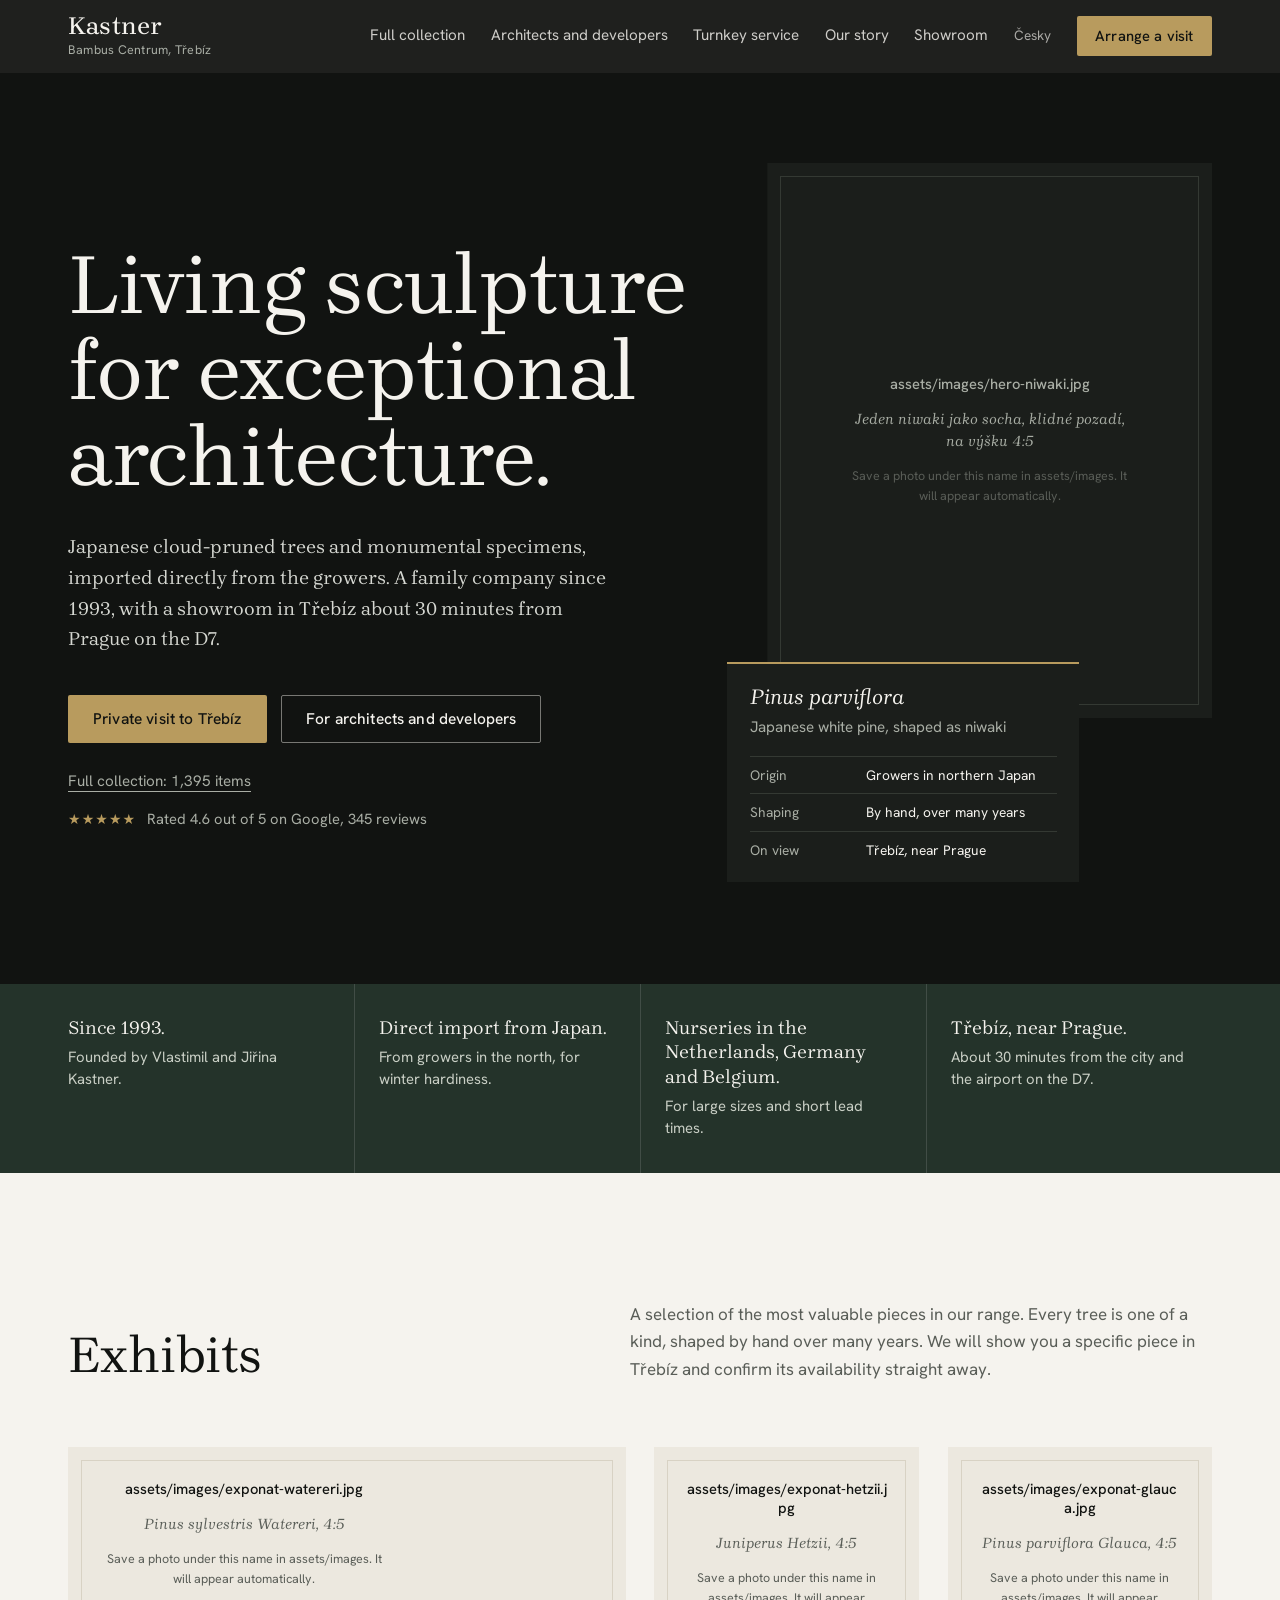
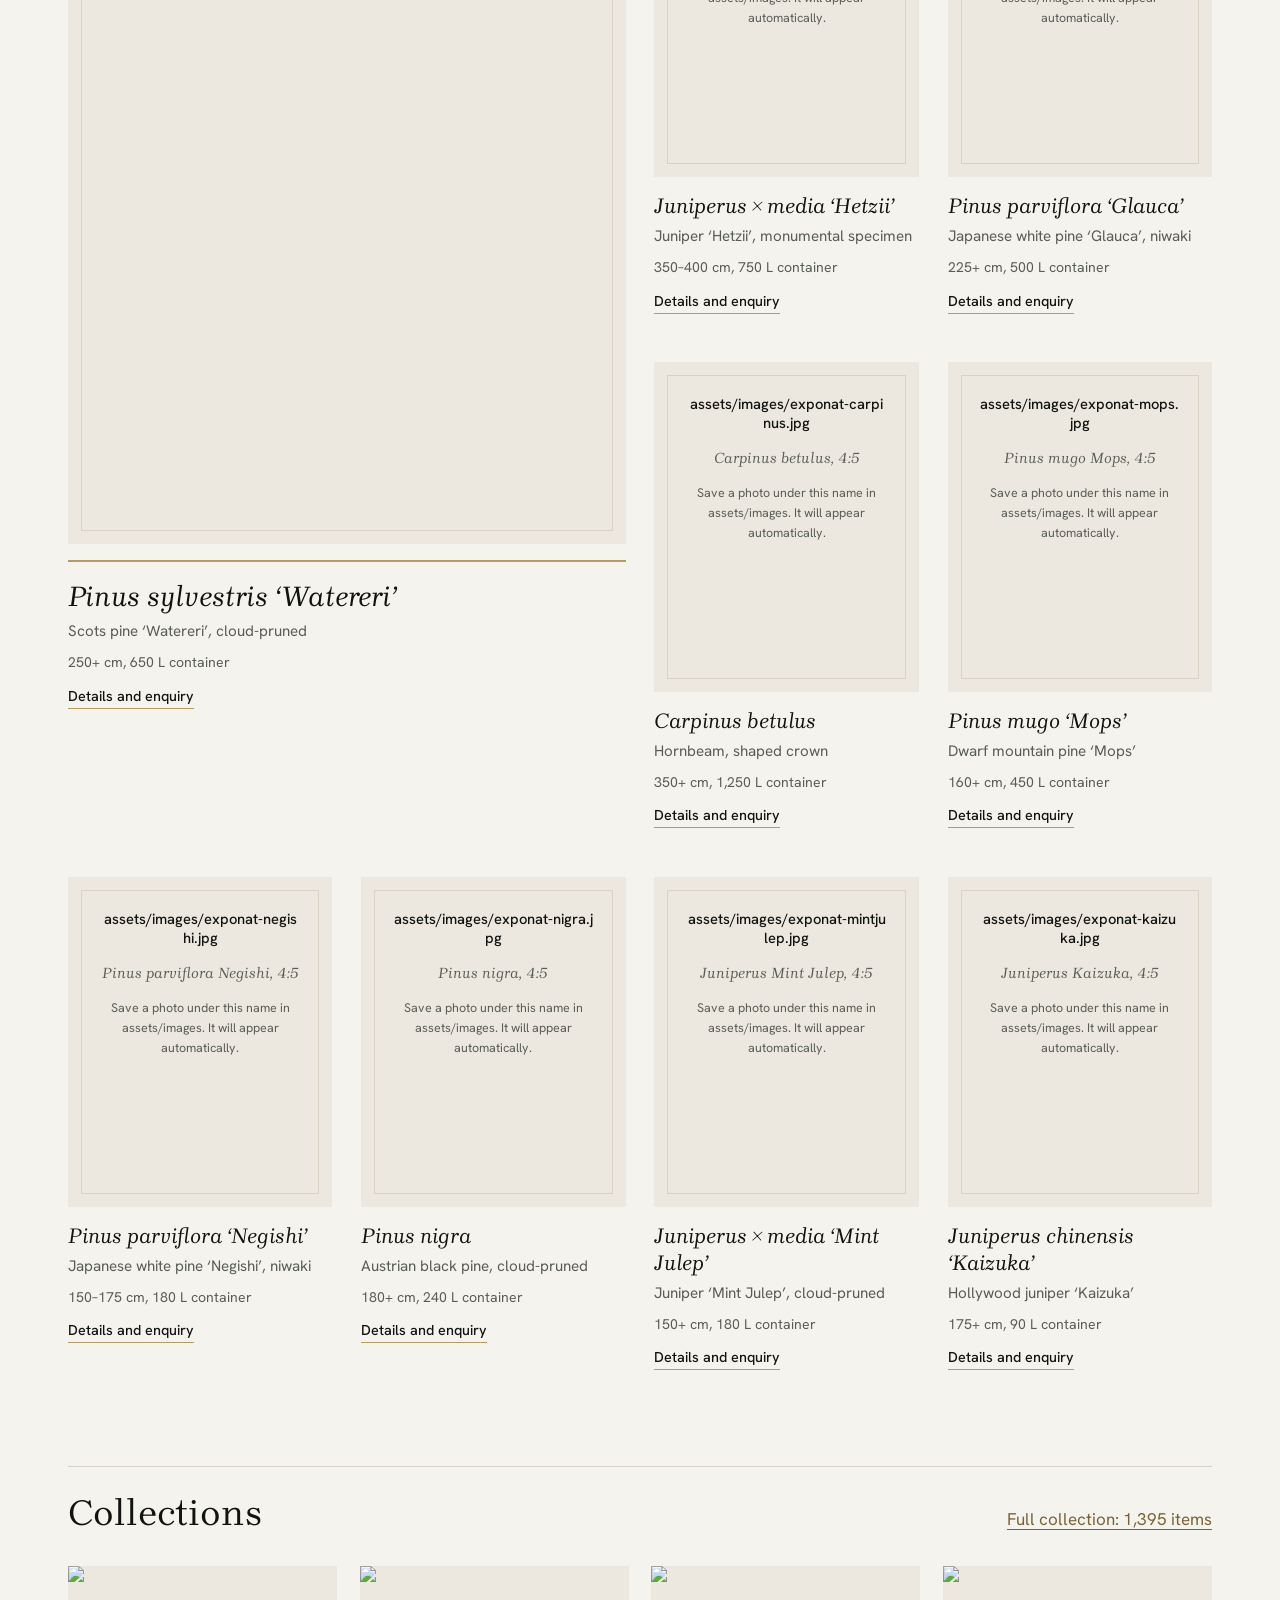
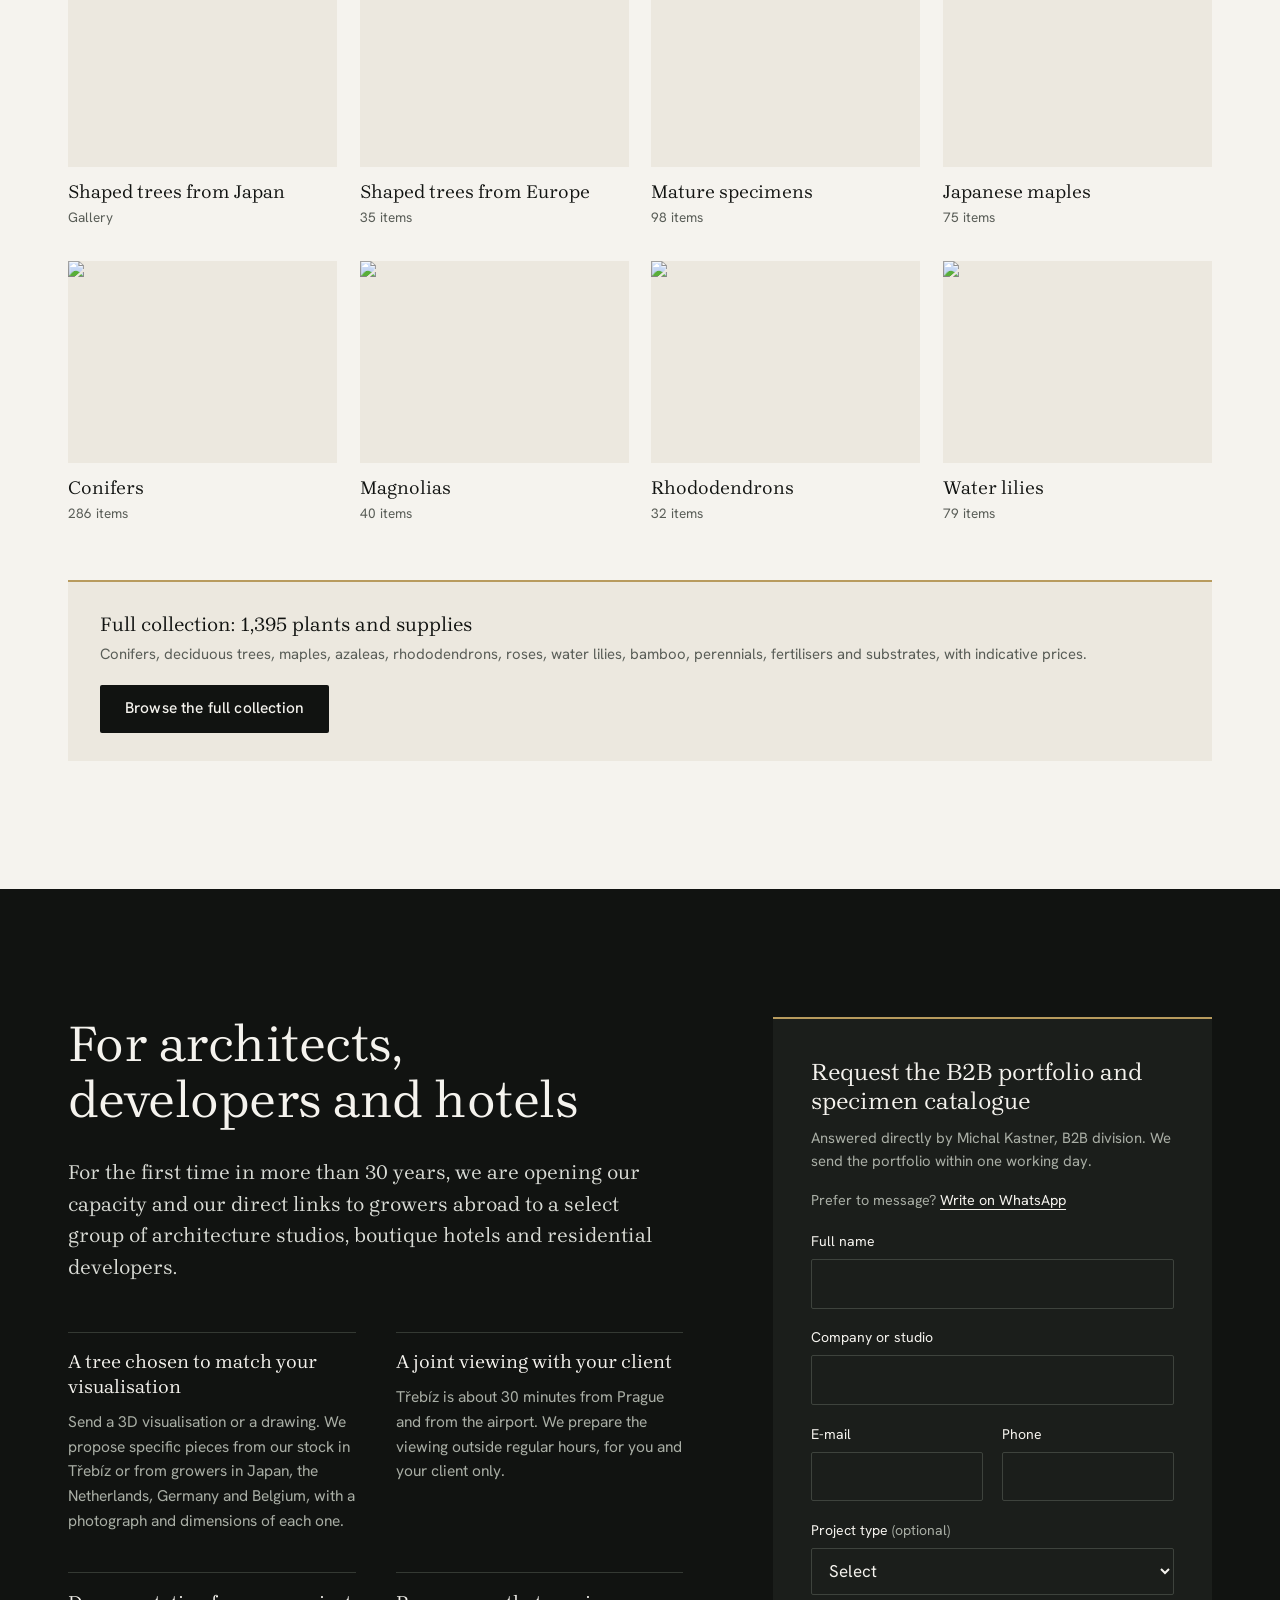
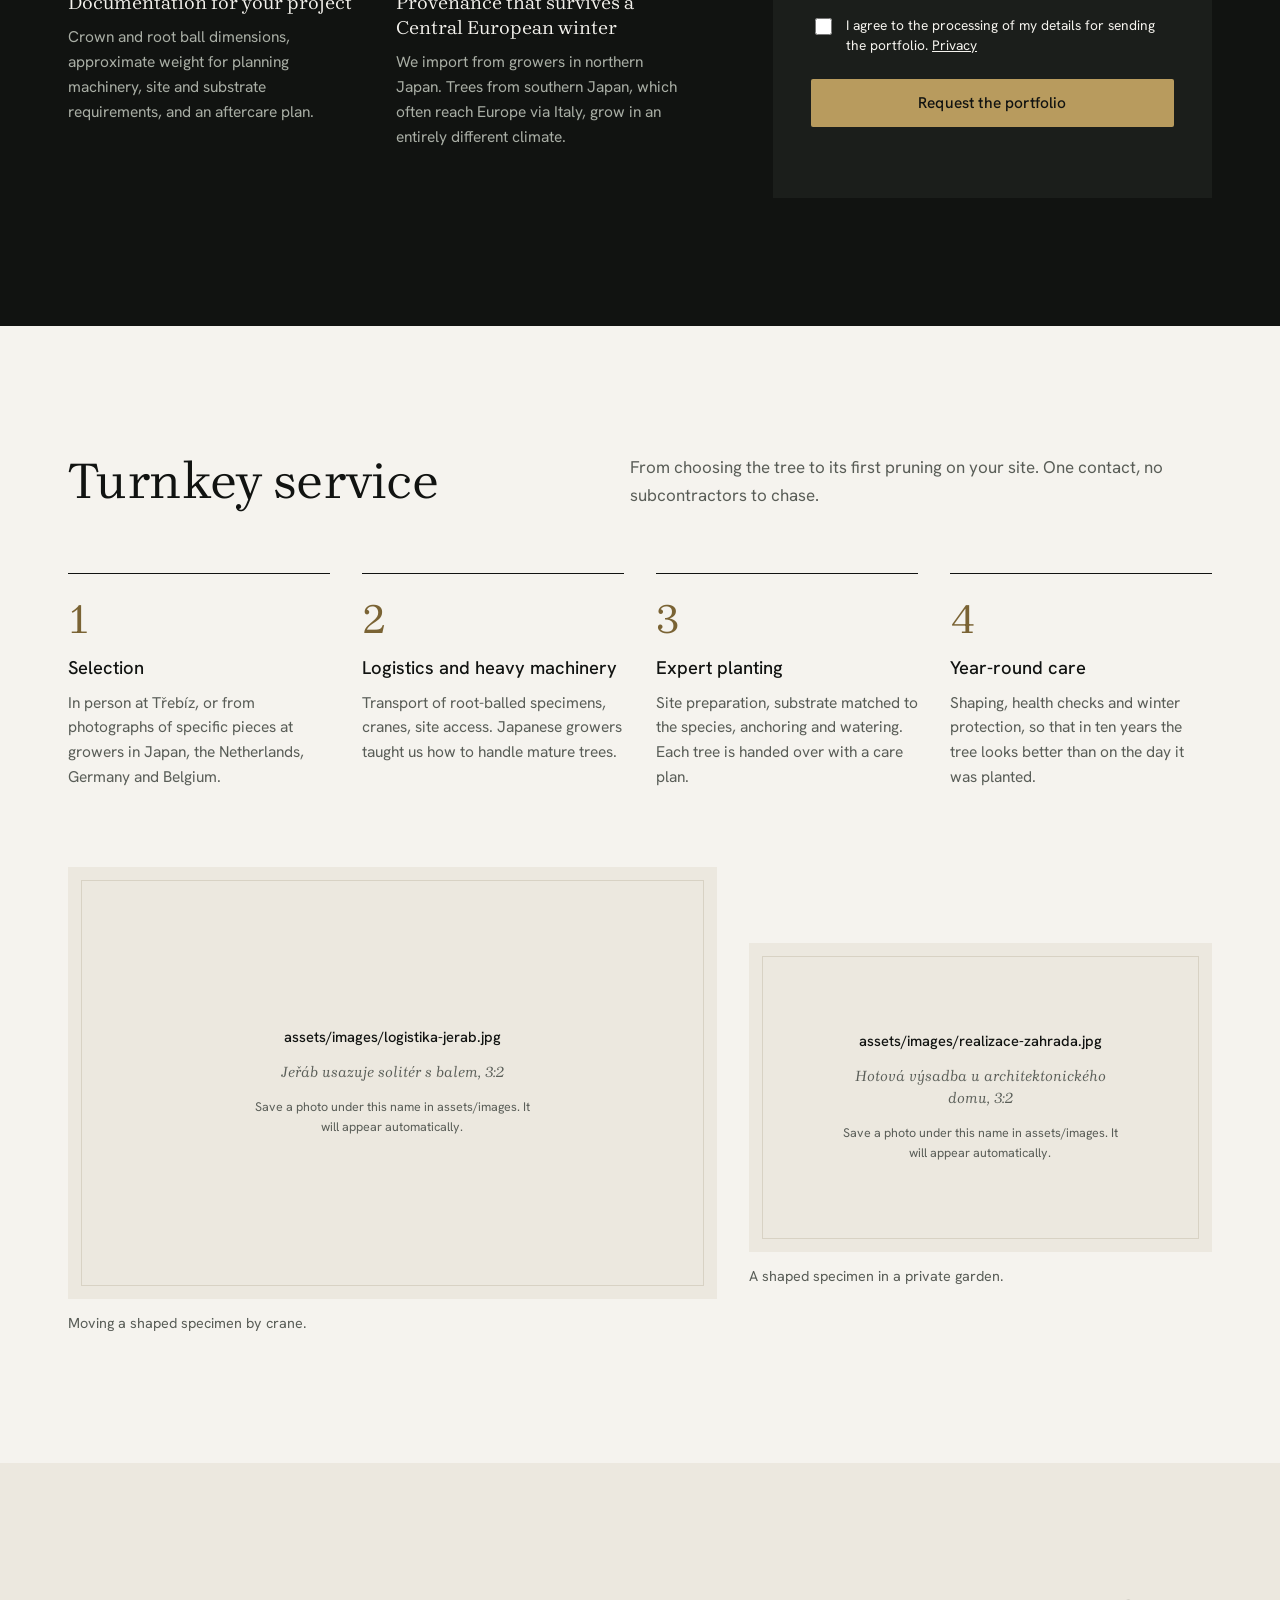
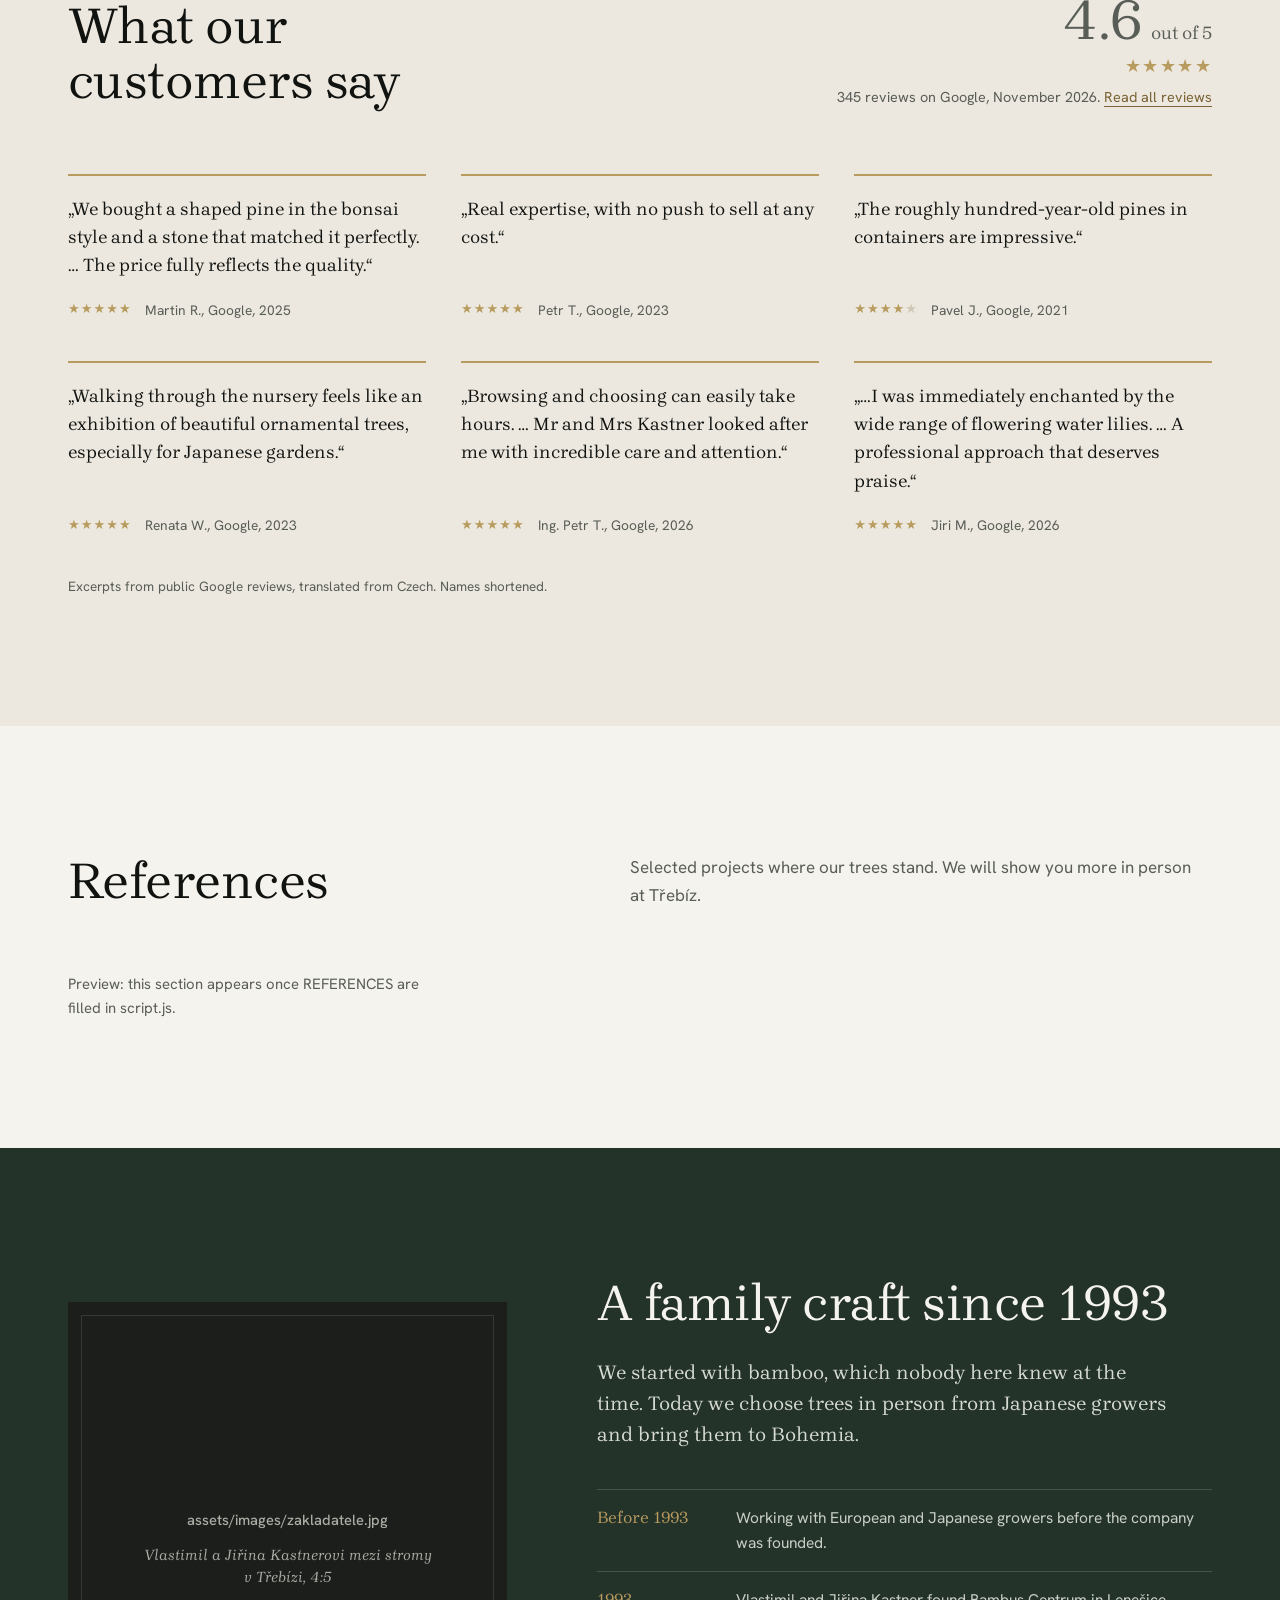
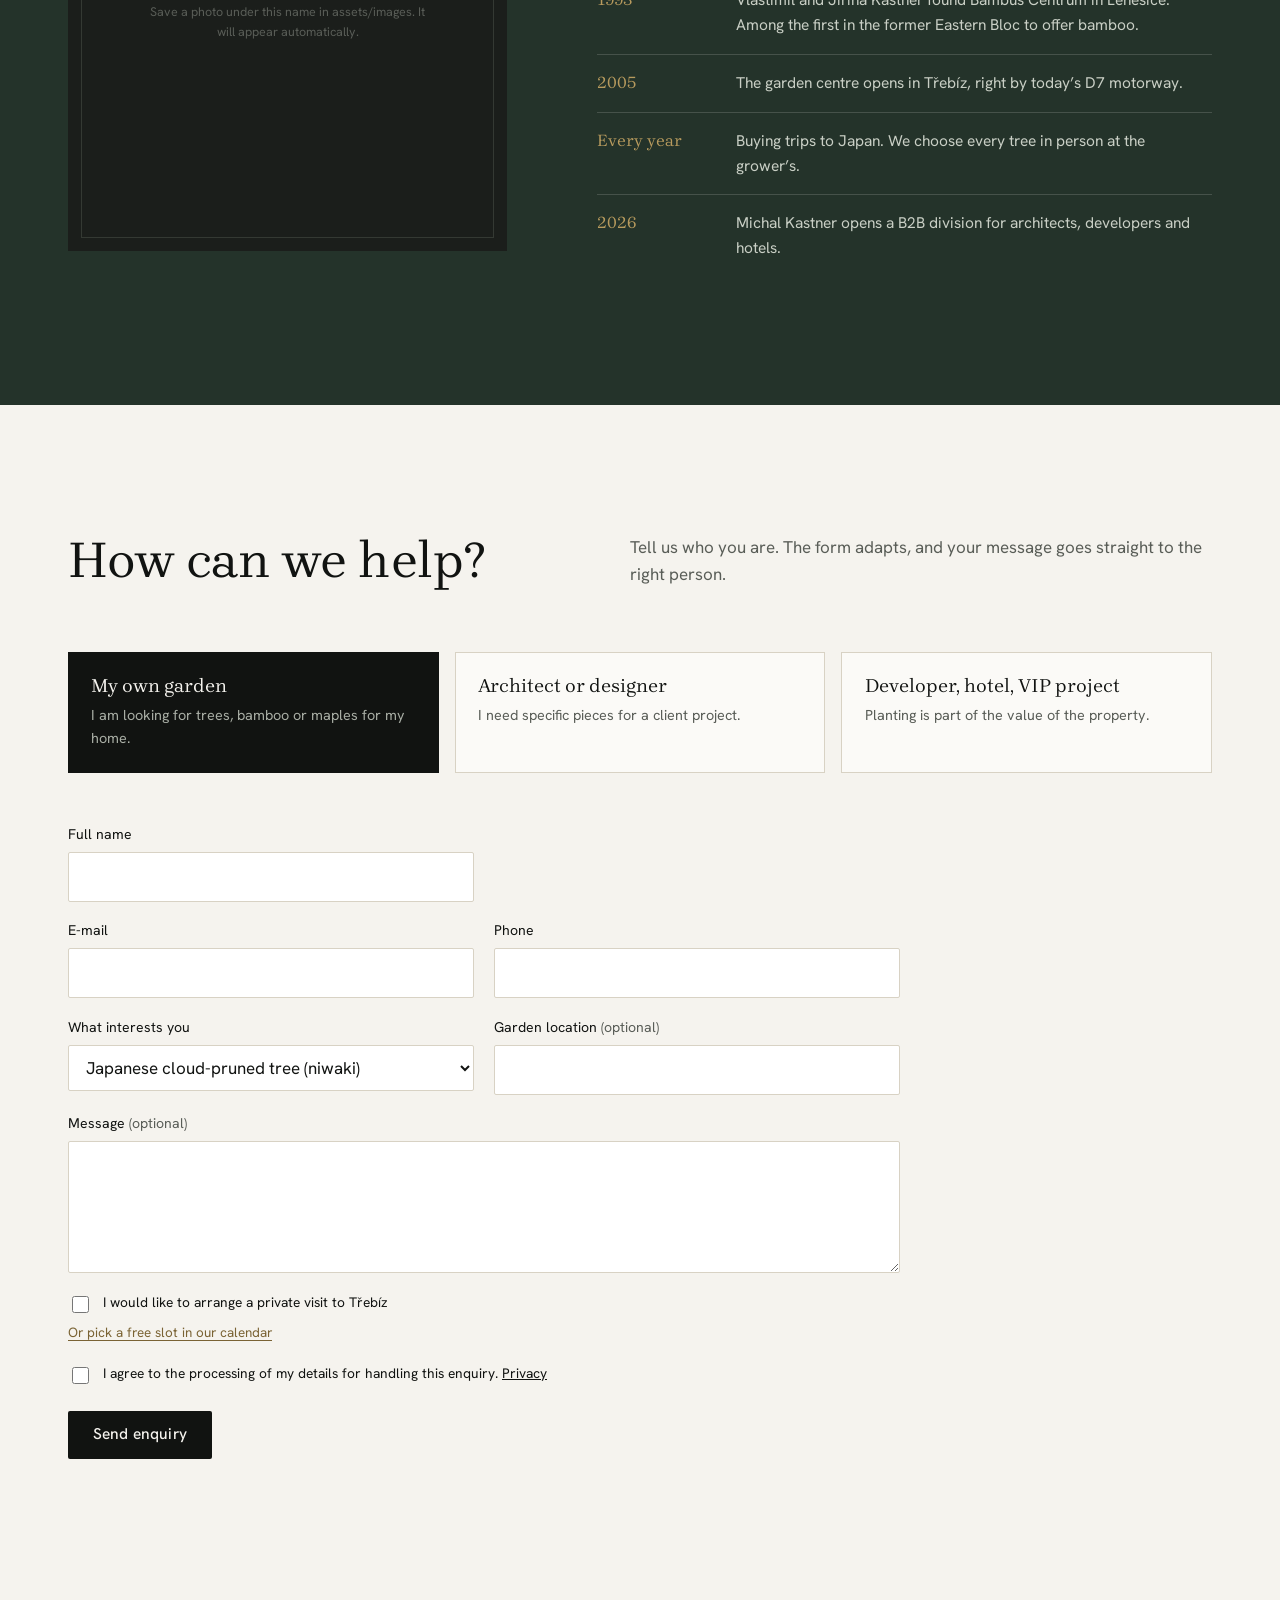
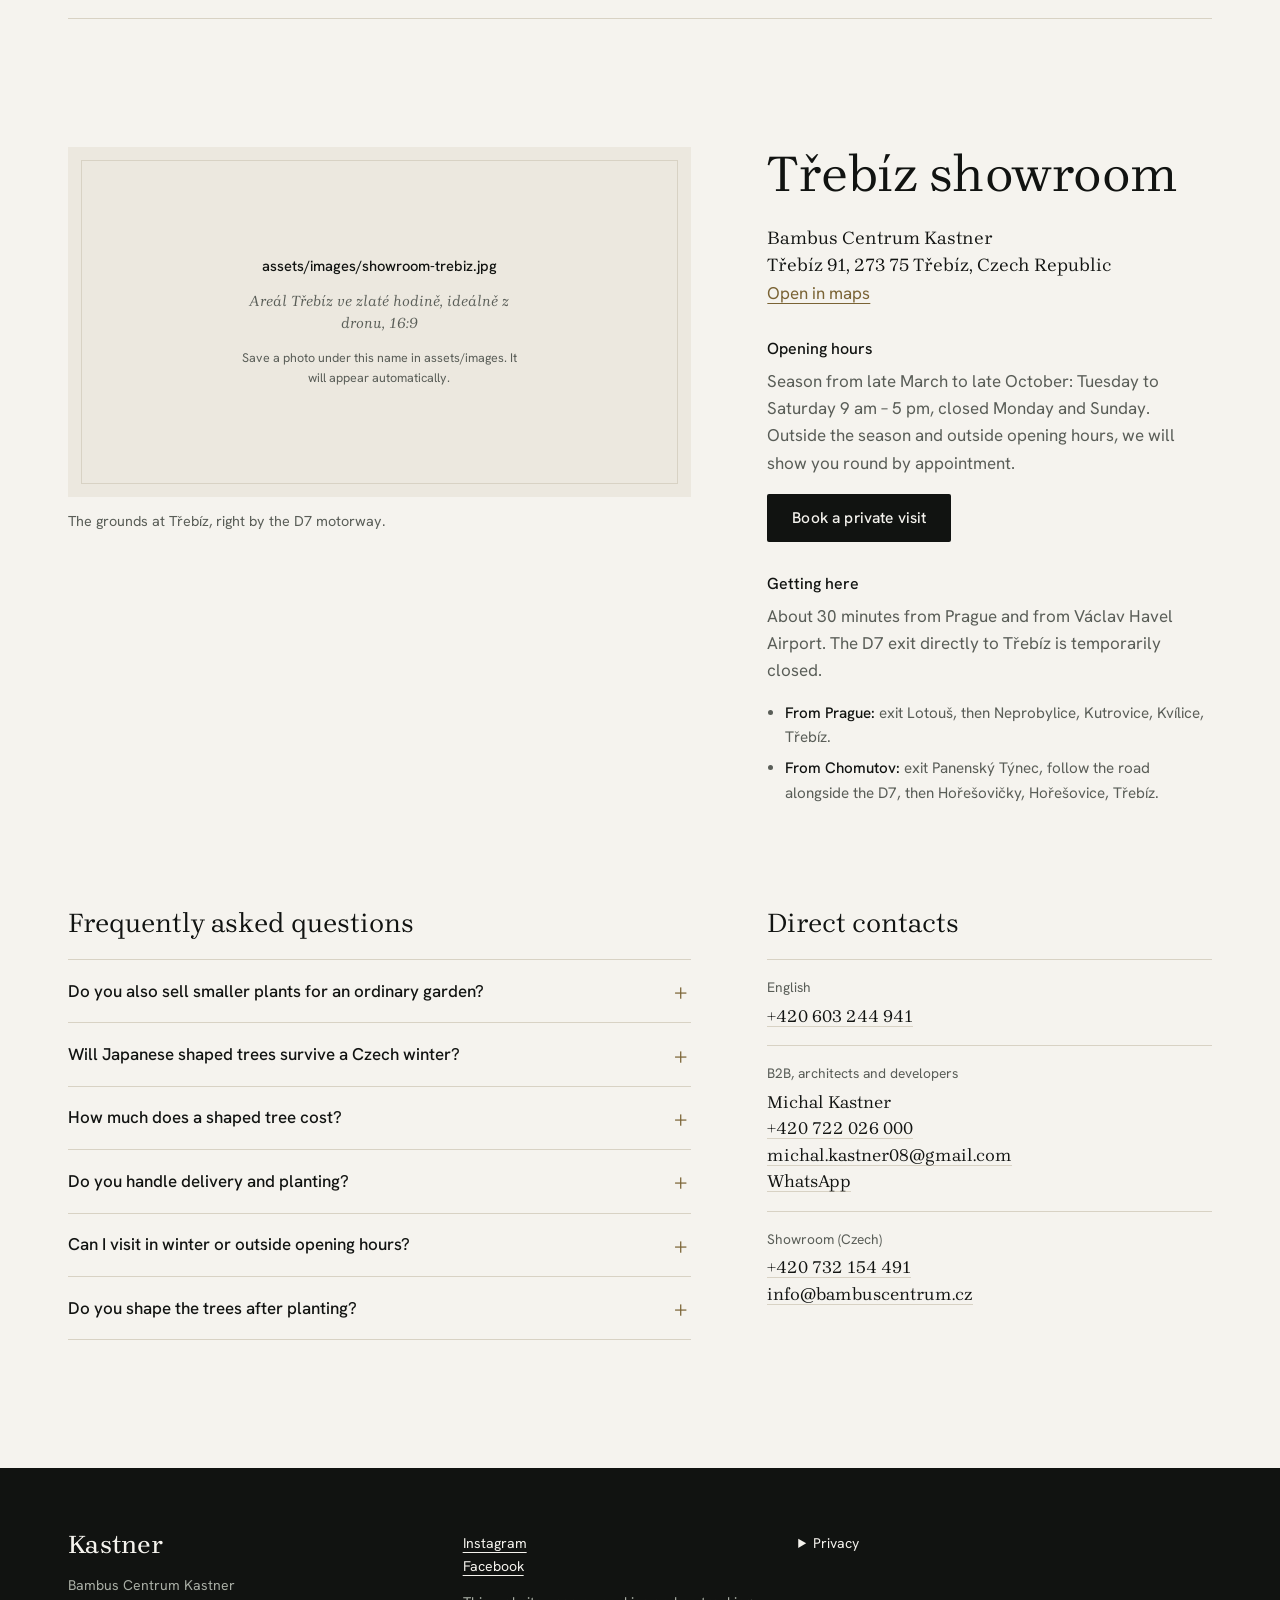
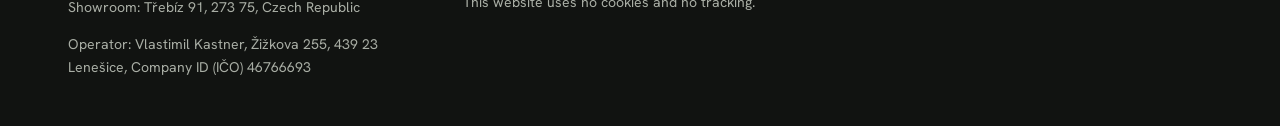
==== commit 4c857942: "Úvodní stránka: 9 exponátů (nejcennější tvarované stromy) a 8 kolekcí se skutečnými fotkami Co-Autho" ====
--- a/en/index.html
+++ b/en/index.html
@@ -20,7 +20,7 @@
   <link rel="alternate" hreflang="cs" href="https://www.bambuscentrum.cz/">
   <link rel="alternate" hreflang="en" href="https://www.bambuscentrum.cz/en/">
   <link rel="icon" href="../favicon.svg" type="image/svg+xml">
-  <link rel="stylesheet" href="../styles.css?v=20261121d">
+  <link rel="stylesheet" href="../styles.css?v=20261121e">
 
   <script type="application/ld+json">
   {
@@ -107,25 +107,53 @@
       </ul>
     </section>
 
-    <!-- COLLECTION -->
+    <!-- COLLECTION: exhibits + collections (exhibit data in script.js, EXPONATY) -->
     <section class="section section-light" id="sortiment" aria-labelledby="sortiment-title">
       <div class="wrap">
         <div class="section-head">
-          <h2 id="sortiment-title">Collection</h2>
-          <p>Every shaped tree is one of a kind. These are the collections we select from. We will send photographs and dimensions of specific pieces on request, or you can choose in person at Třebíz.</p>
-        </div>
-
-        <div class="filters" role="group" aria-label="Filter the collection" data-filters>
-          <button type="button" aria-pressed="true" data-filter="vse">All</button>
-          <button type="button" aria-pressed="false" data-filter="niwaki">Japanese cloud-pruned trees</button>
-          <button type="button" aria-pressed="false" data-filter="solitery">Monumental specimens</button>
-          <button type="button" aria-pressed="false" data-filter="bambusy">Hardy bamboo</button>
-          <button type="button" aria-pressed="false" data-filter="drevinny">Japanese maples and trees</button>
-          <button type="button" aria-pressed="false" data-filter="sourcing">Bespoke sourcing</button>
-        </div>
-
-        <ul class="catalog" data-catalog aria-live="polite"></ul>
-        <noscript><p class="note">Please enable JavaScript to view the collection, or call us on +420 603 244 941.</p></noscript>
+          <h2 id="sortiment-title">Exhibits</h2>
+          <p>A selection of the most valuable pieces in our range. Every tree is one of a kind, shaped by hand over many years. We will show you a specific piece in Třebíz and confirm its availability straight away.</p>
+        </div>
+        <ul class="exhibits" data-exhibits aria-live="polite"></ul>
+
+        <div class="collections-head">
+          <h3>Collections</h3>
+          <a class="link" href="sortiment.html">Full collection: 1,395 items</a>
+        </div>
+        <ul class="collections">
+          <li><a class="col-tile" href="sortiment.html#tvarovane-stromy">
+            <span class="col-photo"><img src="https://www.bambuscentrum.cz/wp-content/gallery/tvarovane-stromy/pinus-parviflora-10.jpg" alt="Shaped trees from Japan" loading="lazy" decoding="async"></span>
+            <span class="col-name">Shaped trees from Japan</span><span class="col-n">Gallery</span>
+          </a></li>
+          <li><a class="col-tile" href="sortiment.html#tvarovane-stromy-evropa">
+            <span class="col-photo"><img src="https://www.bambuscentrum.cz/wp-content/uploads/2024/01/tvarovany-strom-45.jpg" alt="Shaped trees from Europe" loading="lazy" decoding="async"></span>
+            <span class="col-name">Shaped trees from Europe</span><span class="col-n">35 items</span>
+          </a></li>
+          <li><a class="col-tile" href="sortiment.html#vzrostle-okrasne-rostliny">
+            <span class="col-photo"><img src="https://www.bambuscentrum.cz/wp-content/uploads/2026/03/Enkianthus-perulatus-sol-768x576.jpg" alt="Mature specimens" loading="lazy" decoding="async"></span>
+            <span class="col-name">Mature specimens</span><span class="col-n">98 items</span>
+          </a></li>
+          <li><a class="col-tile" href="sortiment.html#javory">
+            <span class="col-photo"><img src="https://www.bambuscentrum.cz/wp-content/uploads/2025/02/Acer-japonicum-Indian-Summer-768x576.jpg" alt="Japanese maples" loading="lazy" decoding="async"></span>
+            <span class="col-name">Japanese maples</span><span class="col-n">75 items</span>
+          </a></li>
+          <li><a class="col-tile" href="sortiment.html#jehlicnany">
+            <span class="col-photo"><img src="https://www.bambuscentrum.cz/wp-content/uploads/2016/02/Pinus-densiflora-‚Benelux-768x576.jpg" alt="Conifers" loading="lazy" decoding="async"></span>
+            <span class="col-name">Conifers</span><span class="col-n">286 items</span>
+          </a></li>
+          <li><a class="col-tile" href="sortiment.html#magnolie">
+            <span class="col-photo"><img src="https://www.bambuscentrum.cz/wp-content/uploads/2026/03/Magnolia-Freya-768x576.jpg" alt="Magnolias" loading="lazy" decoding="async"></span>
+            <span class="col-name">Magnolias</span><span class="col-n">40 items</span>
+          </a></li>
+          <li><a class="col-tile" href="sortiment.html#rhododendrony">
+            <span class="col-photo"><img src="https://www.bambuscentrum.cz/wp-content/uploads/2025/02/Rhododendron-yakushimanum-Helene-1-768x576.jpg" alt="Rhododendrons" loading="lazy" decoding="async"></span>
+            <span class="col-name">Rhododendrons</span><span class="col-n">32 items</span>
+          </a></li>
+          <li><a class="col-tile" href="sortiment.html#lekniny">
+            <span class="col-photo"><img src="https://www.bambuscentrum.cz/wp-content/uploads/2022/05/Nymhaea-Detective-Erika-768x576.jpg" alt="Water lilies" loading="lazy" decoding="async"></span>
+            <span class="col-name">Water lilies</span><span class="col-n">79 items</span>
+          </a></li>
+        </ul>
 
         <div class="full-cta">
           <p>Full collection: 1,395 plants and supplies<span>Conifers, deciduous trees, maples, azaleas, rhododendrons, roses, water lilies, bamboo, perennials, fertilisers and substrates, with indicative prices.</span></p>
@@ -590,6 +618,6 @@
     </div>
   </dialog>
 
-  <script src="../script.js?v=20261121d" defer></script>
+  <script src="../script.js?v=20261121e" defer></script>
 </body>
 </html>
--- a/styles.css
+++ b/styles.css
@@ -602,3 +602,41 @@
 .for-bar a { color: var(--alabaster); white-space: nowrap; }
 .form-alt { margin-top: .5rem; font-size: .9rem; color: var(--muted-dark); }
 .link-light { color: var(--alabaster); text-underline-offset: .25em; }
+
+/* ---------- Exponáty a kolekce (úvodní stránka) ---------- */
+.exhibits { list-style: none; margin: 0; padding: 0; display: grid; grid-template-columns: repeat(4, minmax(0, 1fr)); gap: 3rem 1.8rem; grid-auto-flow: dense; align-items: start; }
+.exhibit-card.is-feature { grid-column: span 2; grid-row: span 2; }
+.exhibit-card button { display: block; width: 100%; padding: 0; border: 0; background: none; text-align: left; cursor: pointer; color: inherit; }
+.exhibit-card .photo { display: block; background: var(--alabaster-2); }
+.exhibit-card .photo img { transition: transform .8s var(--ease); }
+.exhibit-card button:hover .photo img { transform: scale(1.03); }
+.exhibit-card .plaque { display: block; padding: 1rem 0 0; background: none; border-top: 0; }
+.exhibit-card .plaque > span { display: block; }
+.exhibit-card.is-feature .plaque { border-top: 2px solid var(--bronze); margin-top: 1rem; padding-top: 1.1rem; }
+.exhibit-card.is-feature .plaque-latin { font-size: 1.8rem; }
+.exhibit-size { margin-top: .45rem; font-size: .88rem; color: var(--muted); }
+.exhibit-more { display: inline-block !important; margin-top: .7rem; font-size: .9rem; font-weight: 500; border-bottom: 1px solid var(--bronze); }
+.exhibit-card button:hover .exhibit-more { color: var(--bronze-ink); }
+
+.collections-head { display: flex; flex-wrap: wrap; justify-content: space-between; align-items: baseline; gap: .5rem 2rem; margin-top: clamp(4rem, 8vw, 6rem); padding-top: 1.6rem; border-top: 1px solid var(--line); }
+.collections-head h3 { font: 400 clamp(1.7rem, 3vw, 2.3rem)/1.1 var(--serif); }
+.collections { list-style: none; margin: 2rem 0 0; padding: 0; display: grid; grid-template-columns: repeat(4, minmax(0, 1fr)); gap: 2rem 1.4rem; }
+.col-tile { display: block; text-decoration: none; color: inherit; }
+.col-photo { display: block; aspect-ratio: 4 / 3; overflow: hidden; background: var(--alabaster-2); }
+.col-photo img { width: 100%; height: 100%; object-fit: cover; transition: transform .8s var(--ease); color: transparent; }
+.col-tile:hover .col-photo img { transform: scale(1.04); }
+.col-name { display: block; margin-top: .8rem; font: 400 1.18rem/1.3 var(--serif); }
+.col-tile:hover .col-name { text-decoration: underline; text-decoration-color: var(--bronze); text-underline-offset: .2em; }
+.col-n { display: block; margin-top: .15rem; font-size: .85rem; color: var(--muted); }
+
+@media (max-width: 1080px) {
+  .exhibits { grid-template-columns: repeat(3, minmax(0, 1fr)); }
+  .collections { grid-template-columns: repeat(3, minmax(0, 1fr)); }
+}
+@media (max-width: 760px) {
+  .exhibits { grid-template-columns: repeat(2, minmax(0, 1fr)); gap: 2.2rem 1rem; }
+  .exhibit-card.is-feature { grid-row: auto; }
+  .exhibit-card .plaque-latin { font-size: 1.05rem; }
+  .exhibit-card.is-feature .plaque-latin { font-size: 1.45rem; }
+  .collections { grid-template-columns: repeat(2, minmax(0, 1fr)); gap: 1.6rem 1rem; }
+}
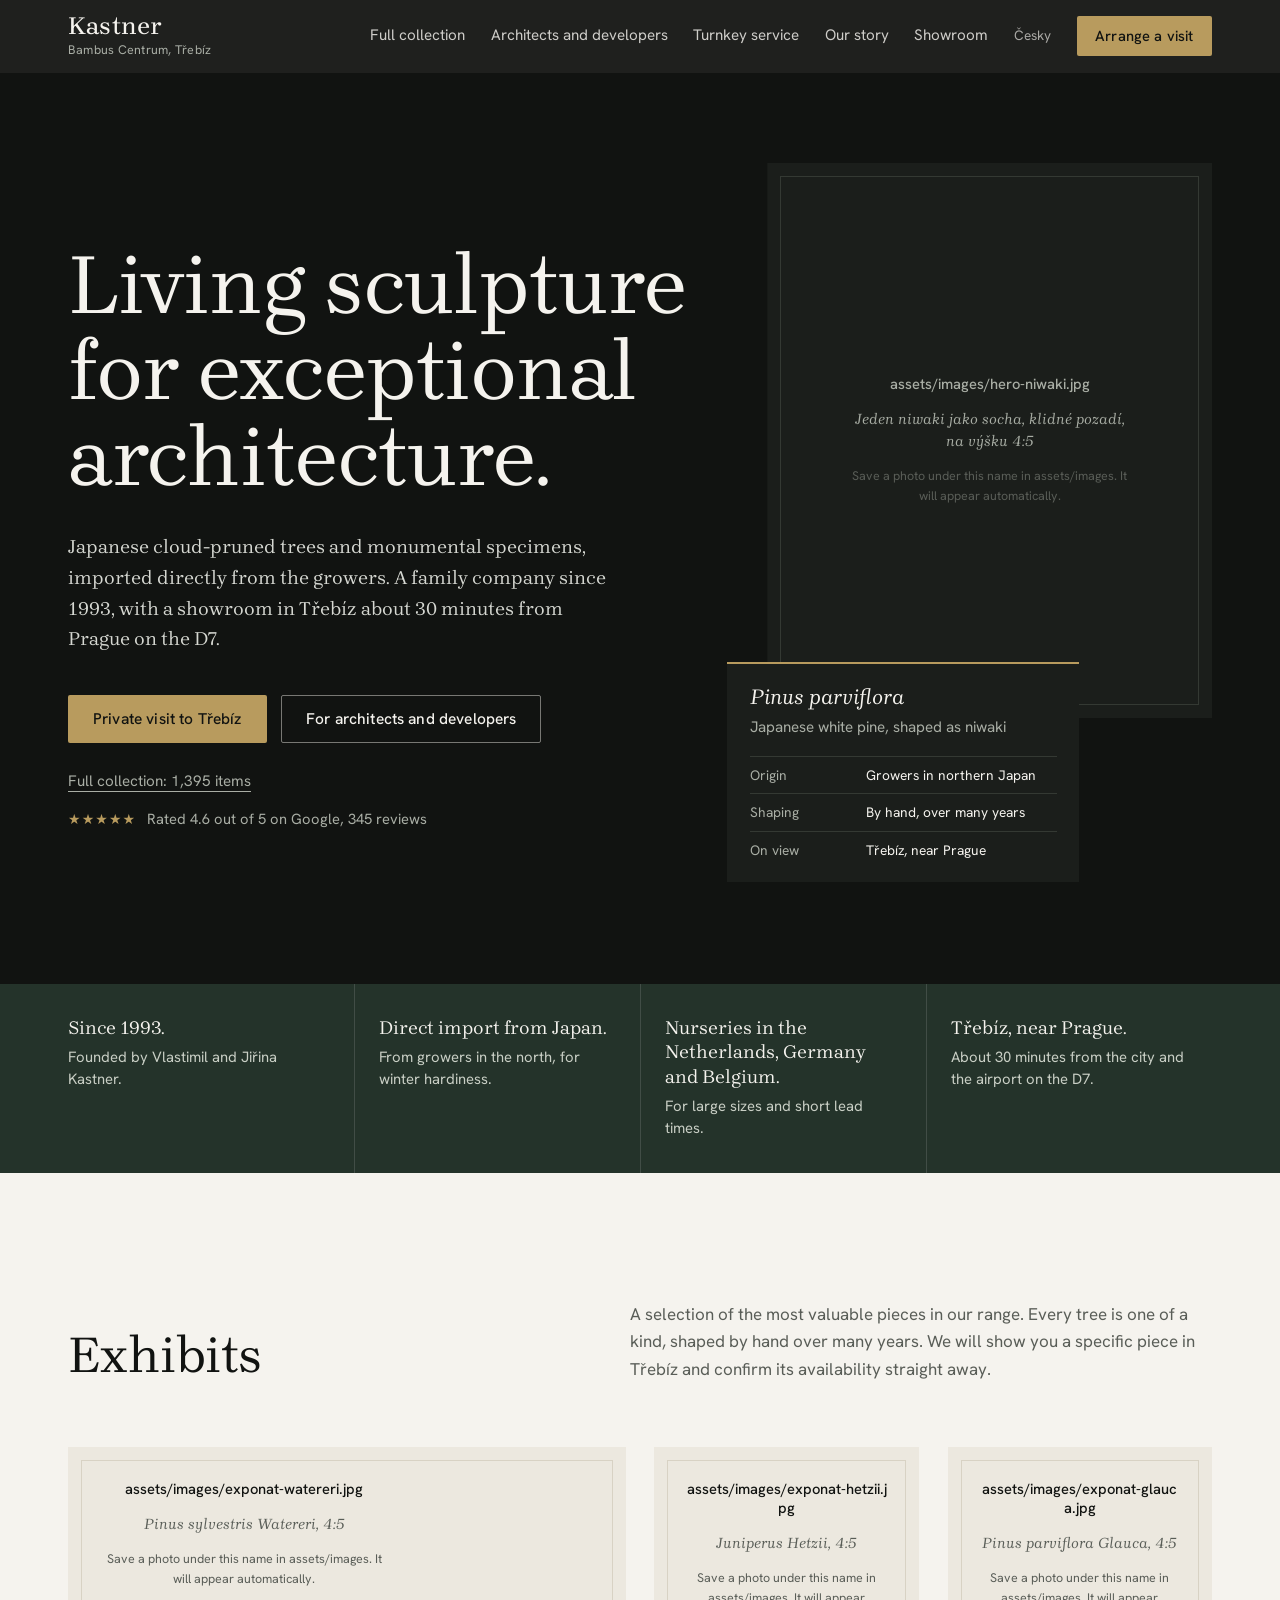
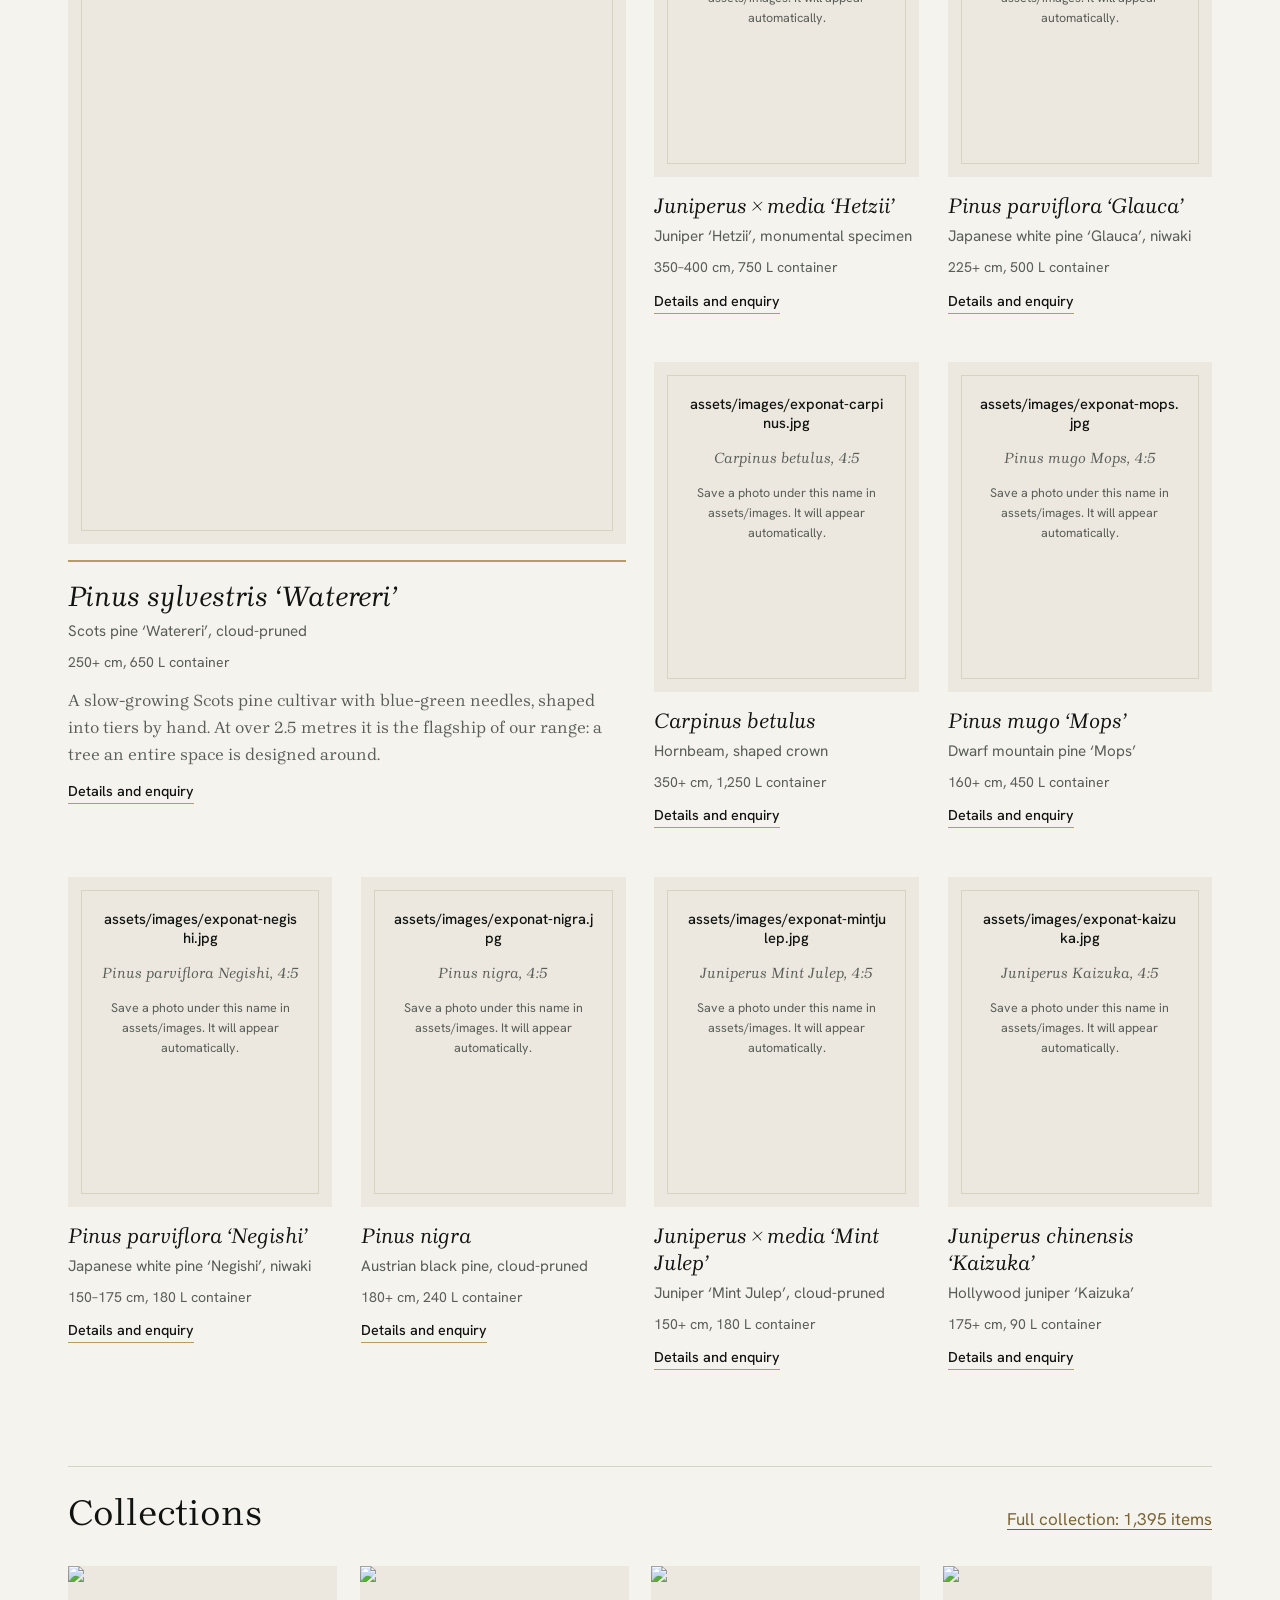
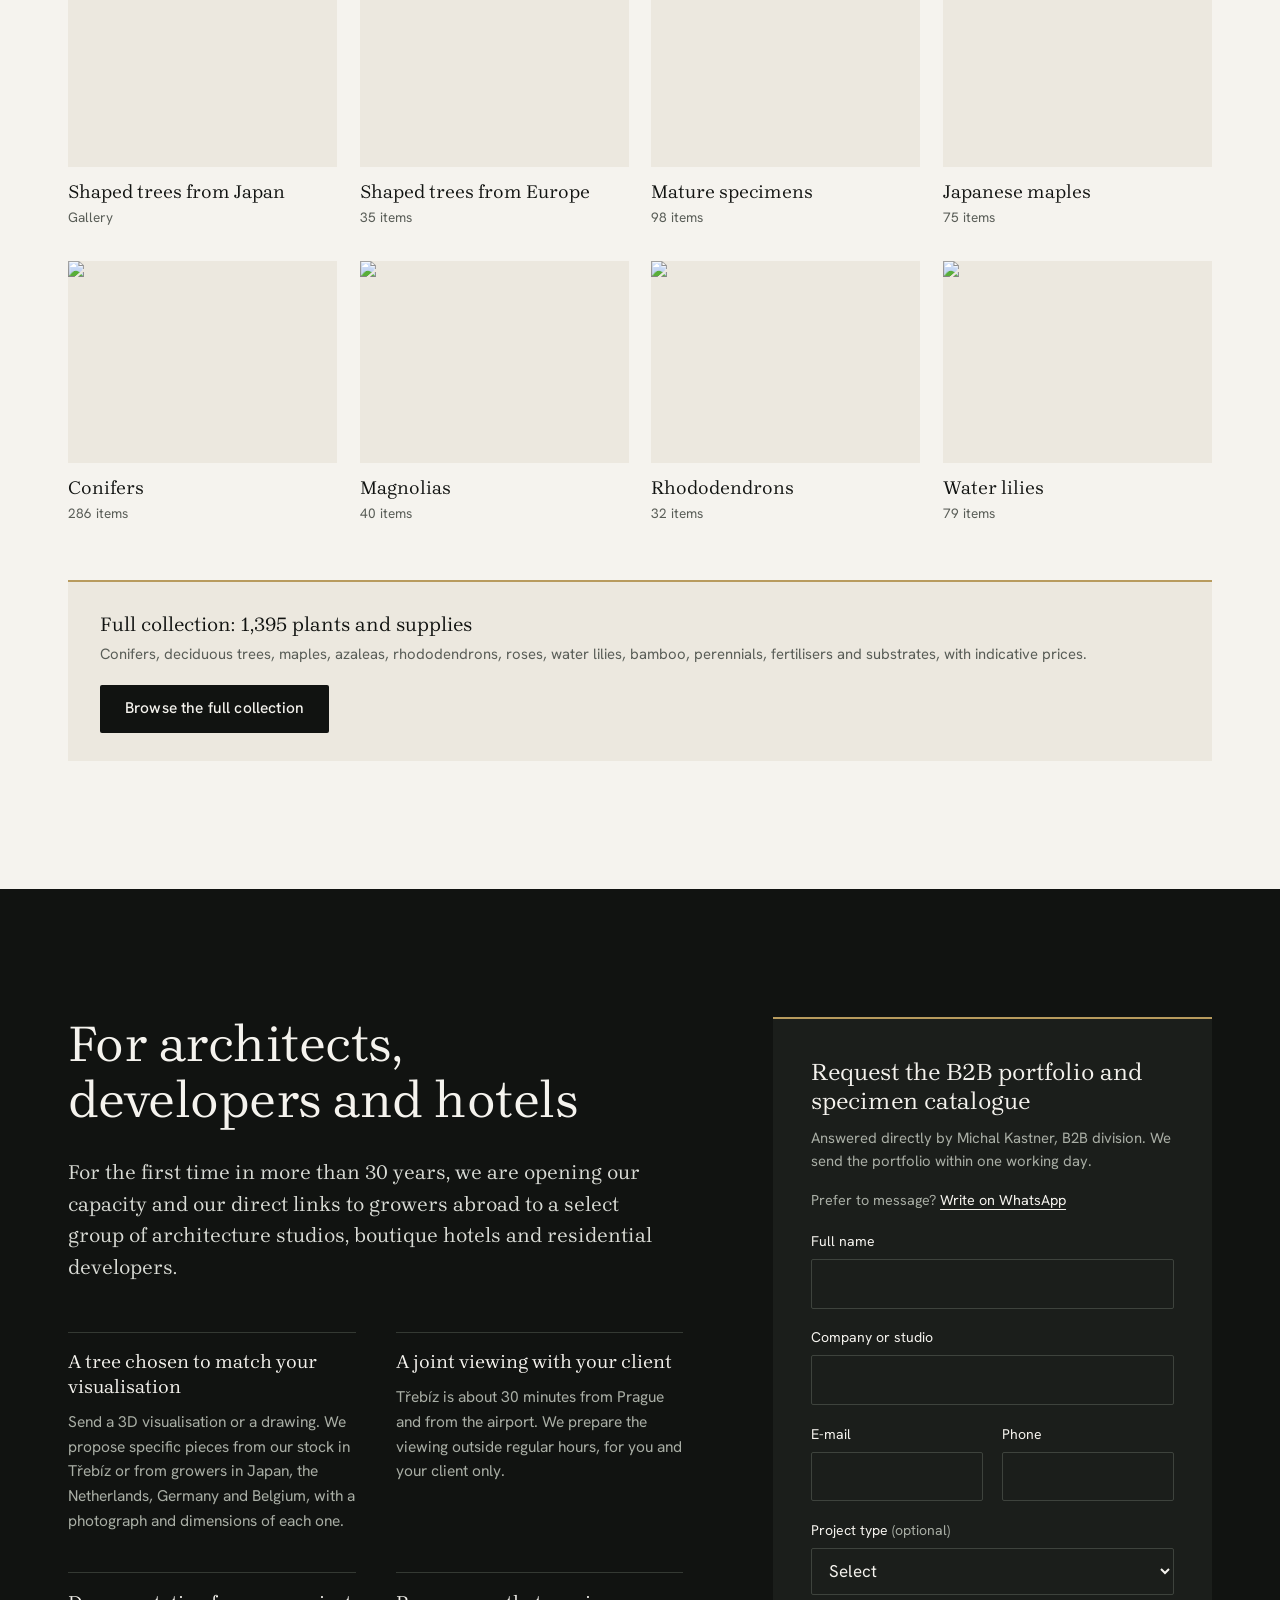
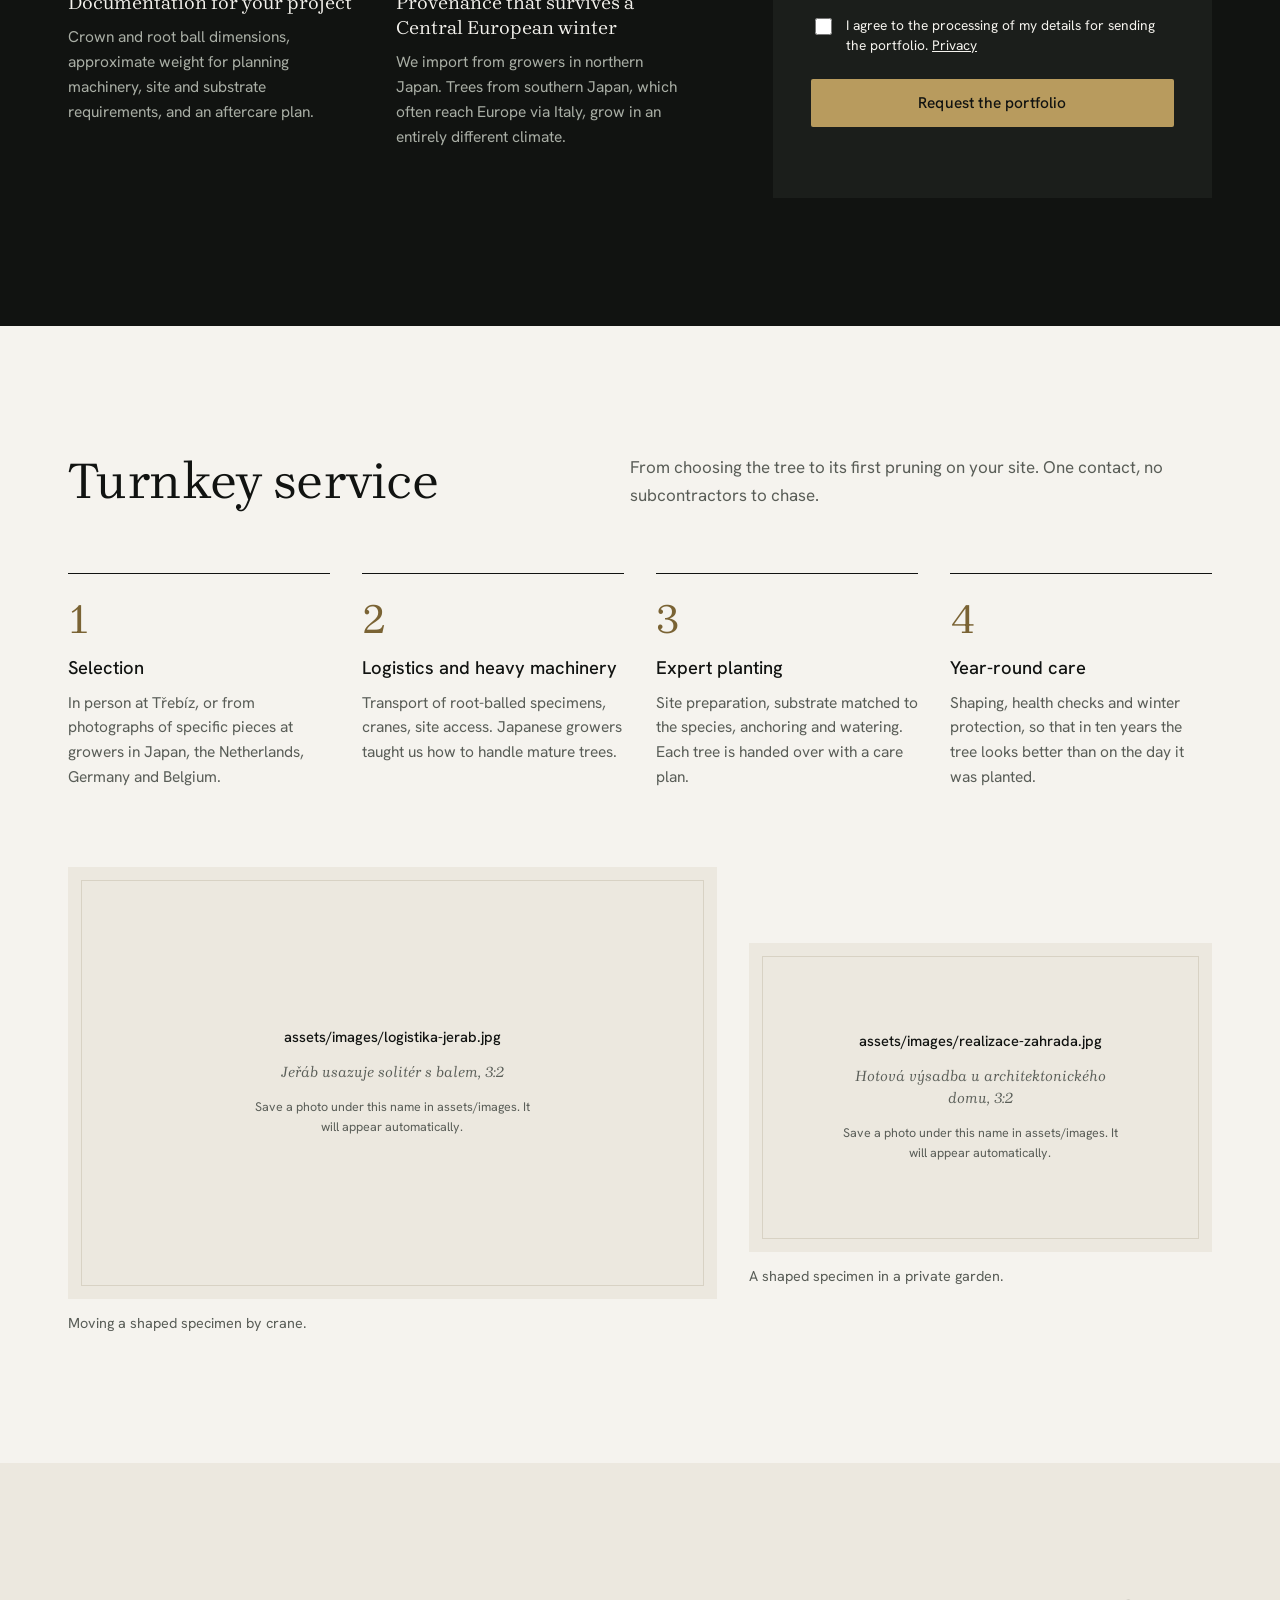
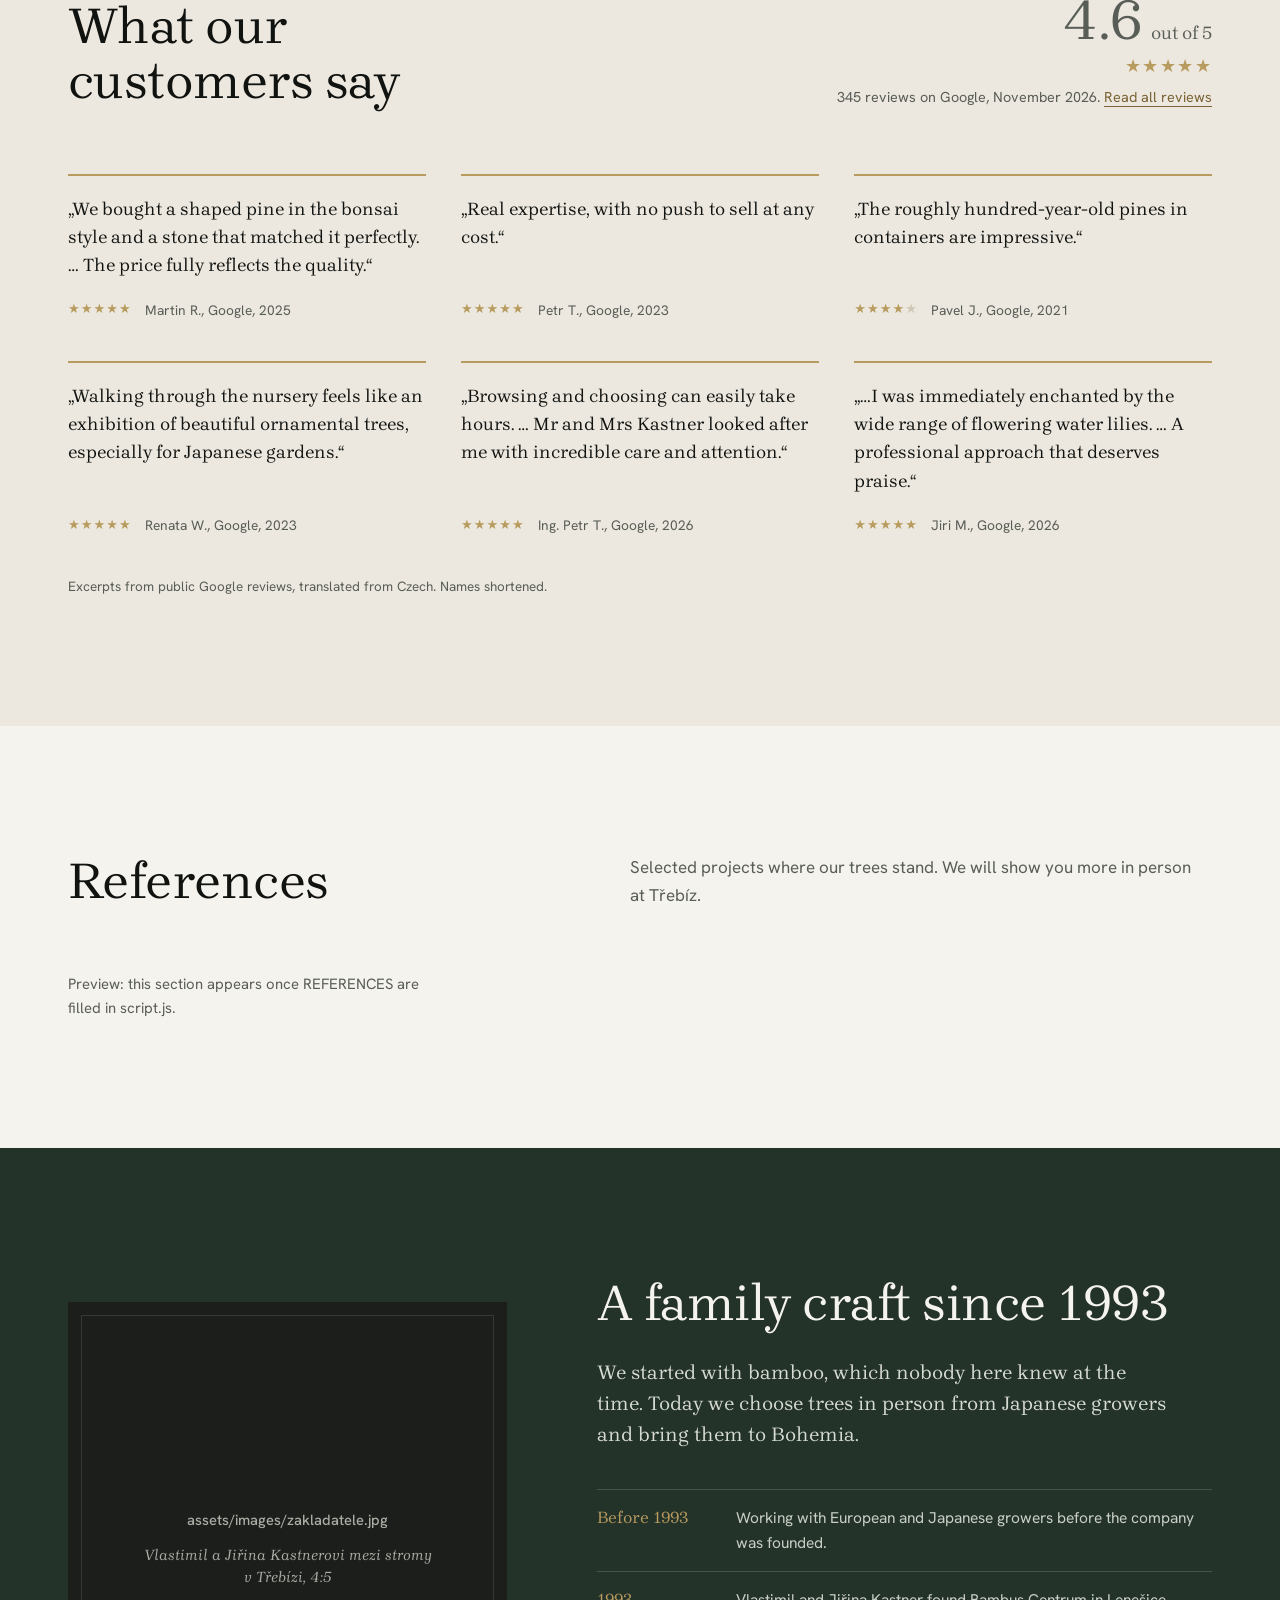
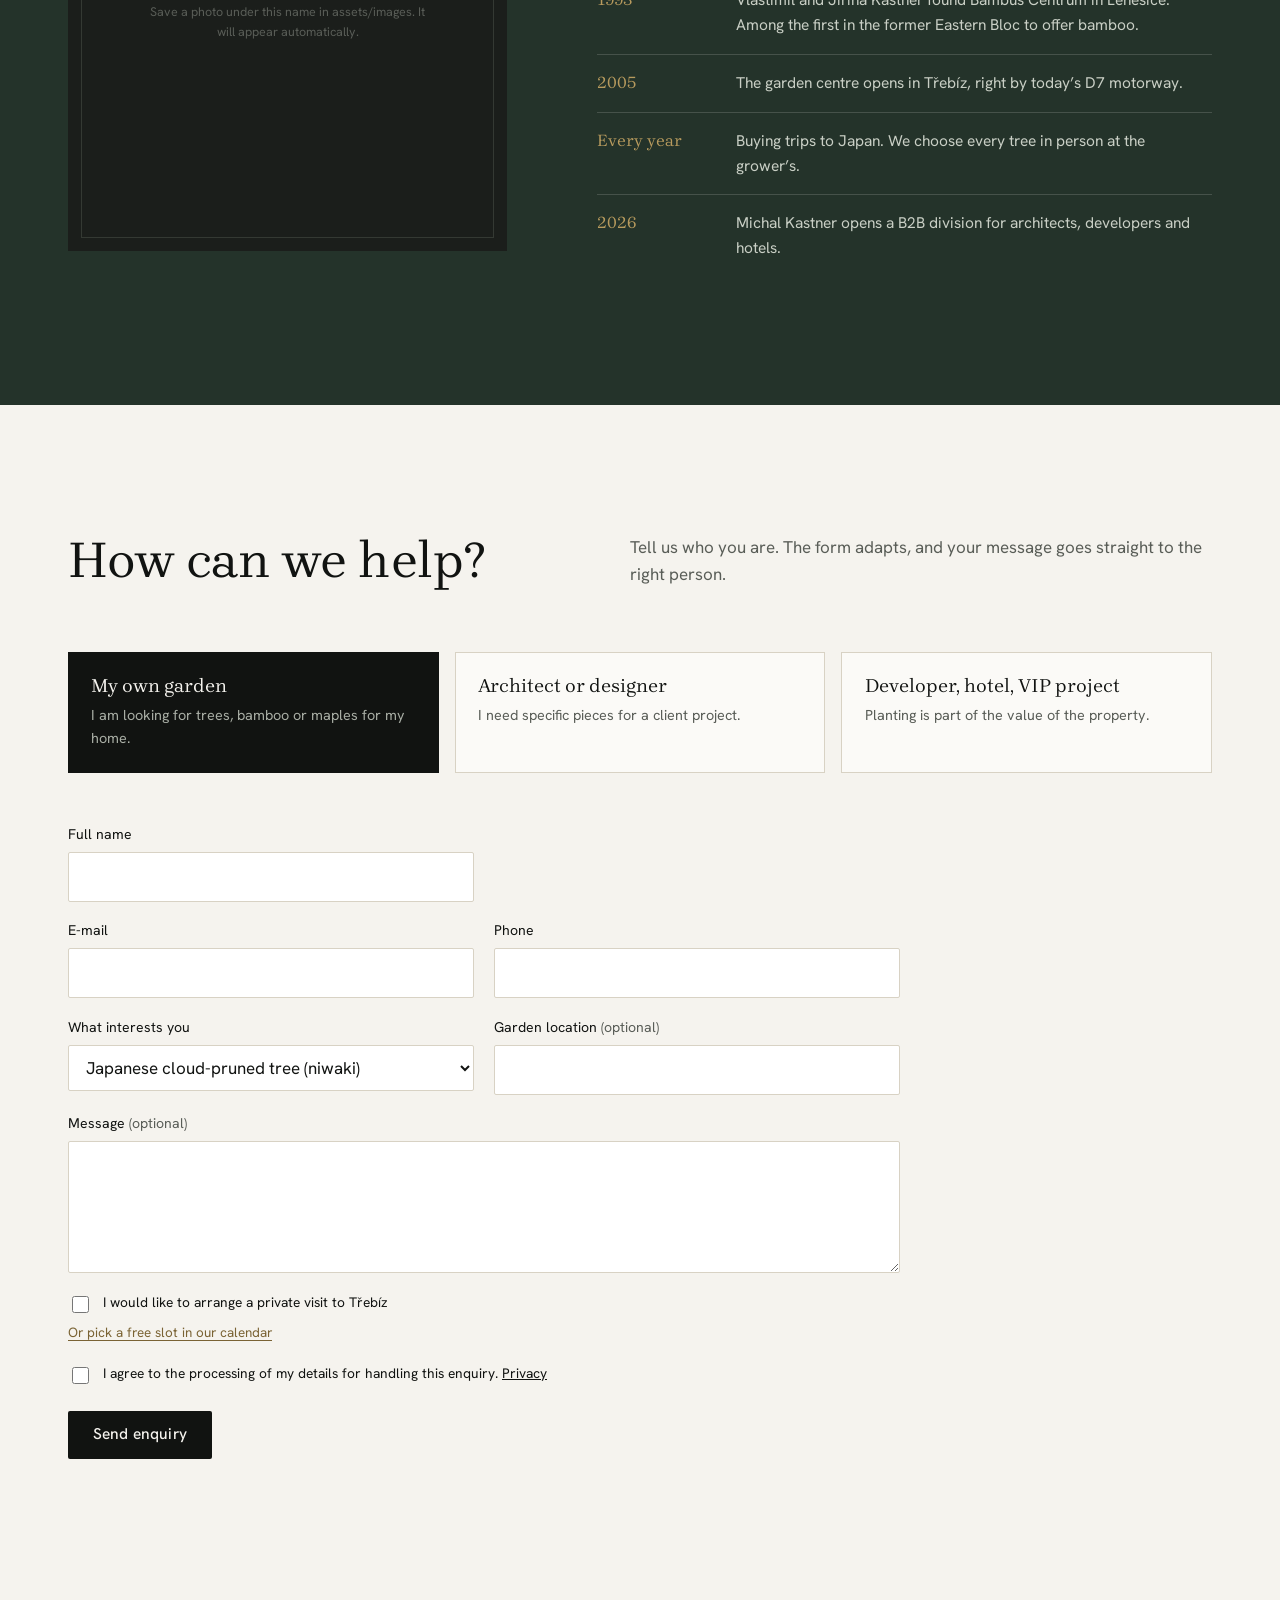
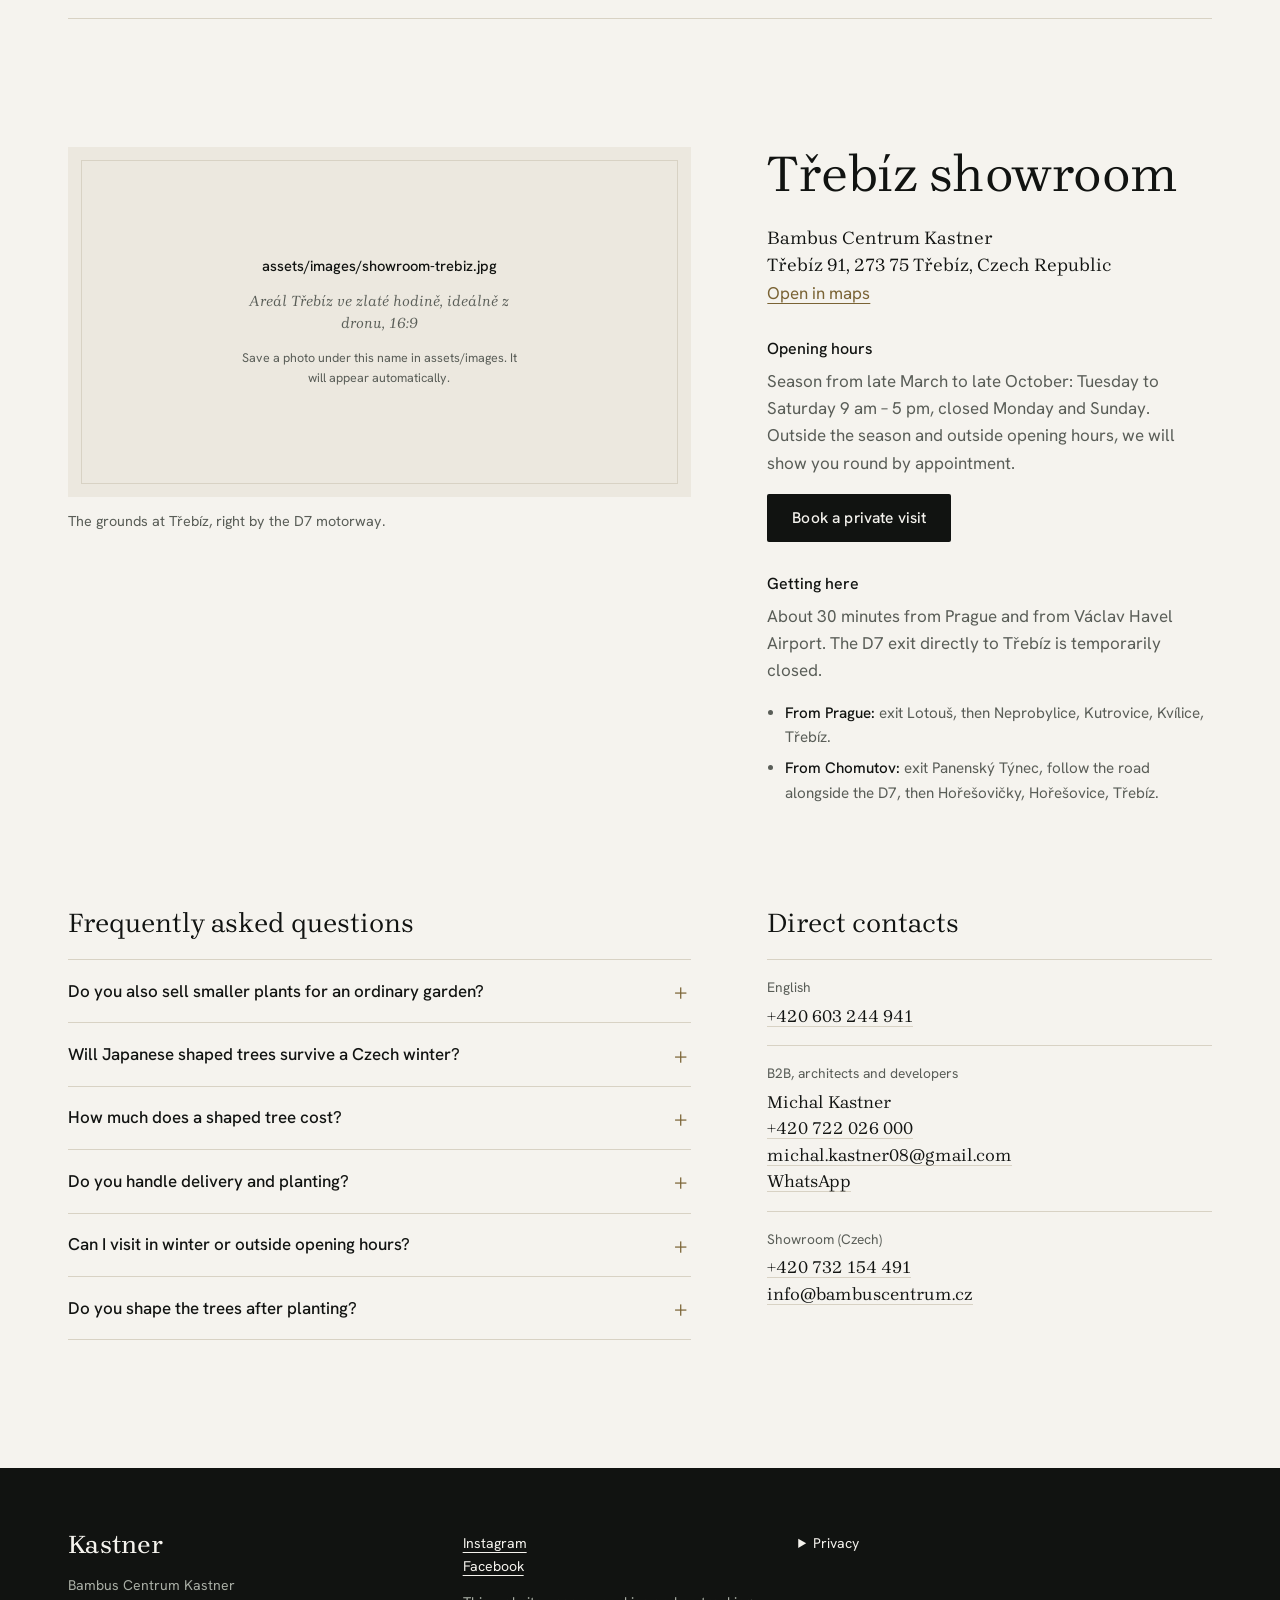
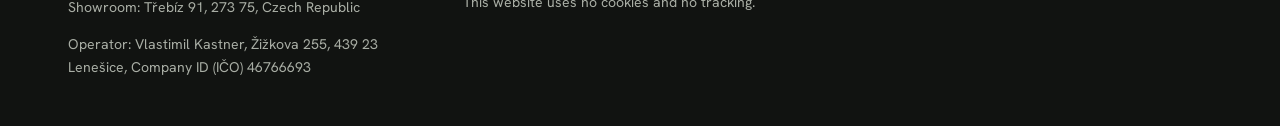
==== commit 98f9573a: "Exponáty: popis u vlajkové lodi Co-Authored-By: Claude Opus 5.5 <noreply@anthropic.com> Claude-Sessi" ====
--- a/en/index.html
+++ b/en/index.html
@@ -20,7 +20,7 @@
   <link rel="alternate" hreflang="cs" href="https://www.bambuscentrum.cz/">
   <link rel="alternate" hreflang="en" href="https://www.bambuscentrum.cz/en/">
   <link rel="icon" href="../favicon.svg" type="image/svg+xml">
-  <link rel="stylesheet" href="../styles.css?v=20261121e">
+  <link rel="stylesheet" href="../styles.css?v=20261121f">
 
   <script type="application/ld+json">
   {
@@ -618,6 +618,6 @@
     </div>
   </dialog>
 
-  <script src="../script.js?v=20261121e" defer></script>
+  <script src="../script.js?v=20261121f" defer></script>
 </body>
 </html>
--- a/styles.css
+++ b/styles.css
@@ -640,3 +640,5 @@
   .exhibit-card.is-feature .plaque-latin { font-size: 1.45rem; }
   .collections { grid-template-columns: repeat(2, minmax(0, 1fr)); gap: 1.6rem 1rem; }
 }
+.exhibit-desc { margin-top: .9rem; max-width: 34rem; font: 400 1.05rem/1.6 var(--serif); color: var(--muted); }
+@media (max-width: 760px) { .exhibit-desc { font-size: .95rem; } }
